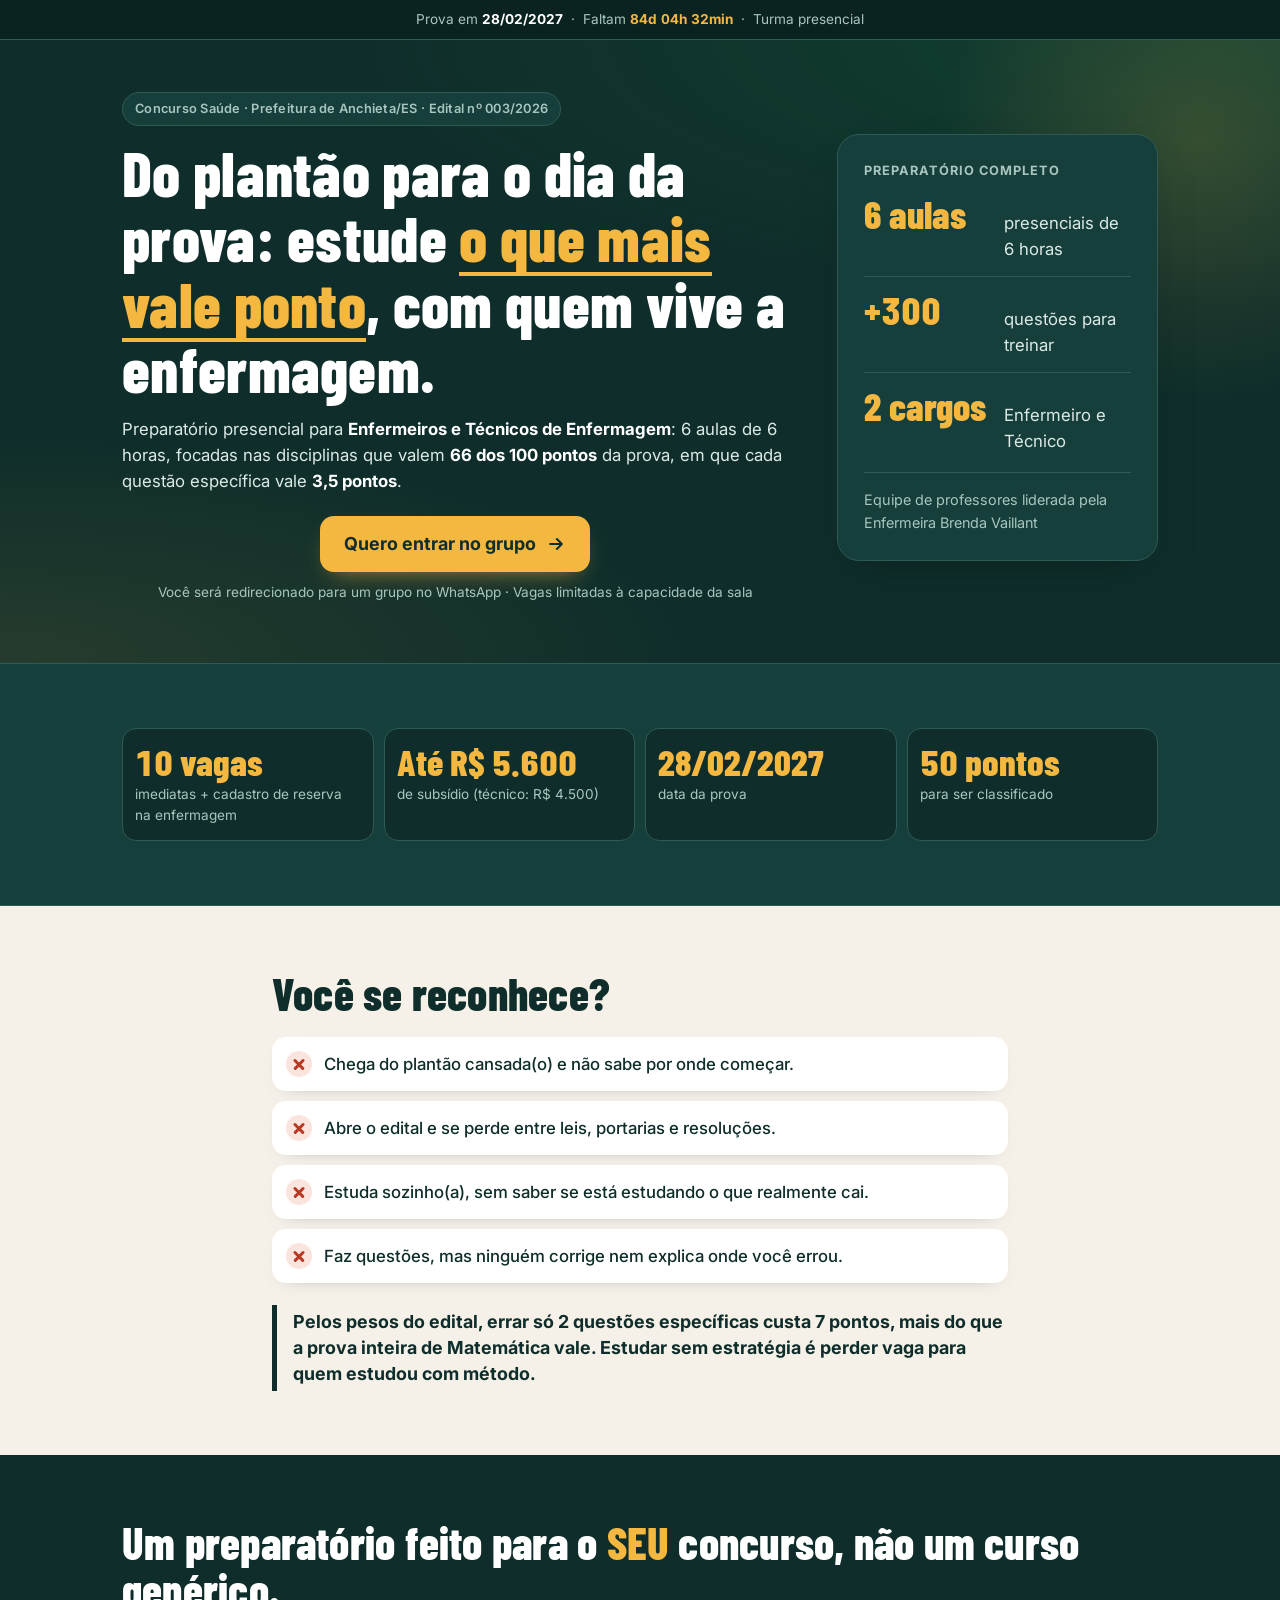
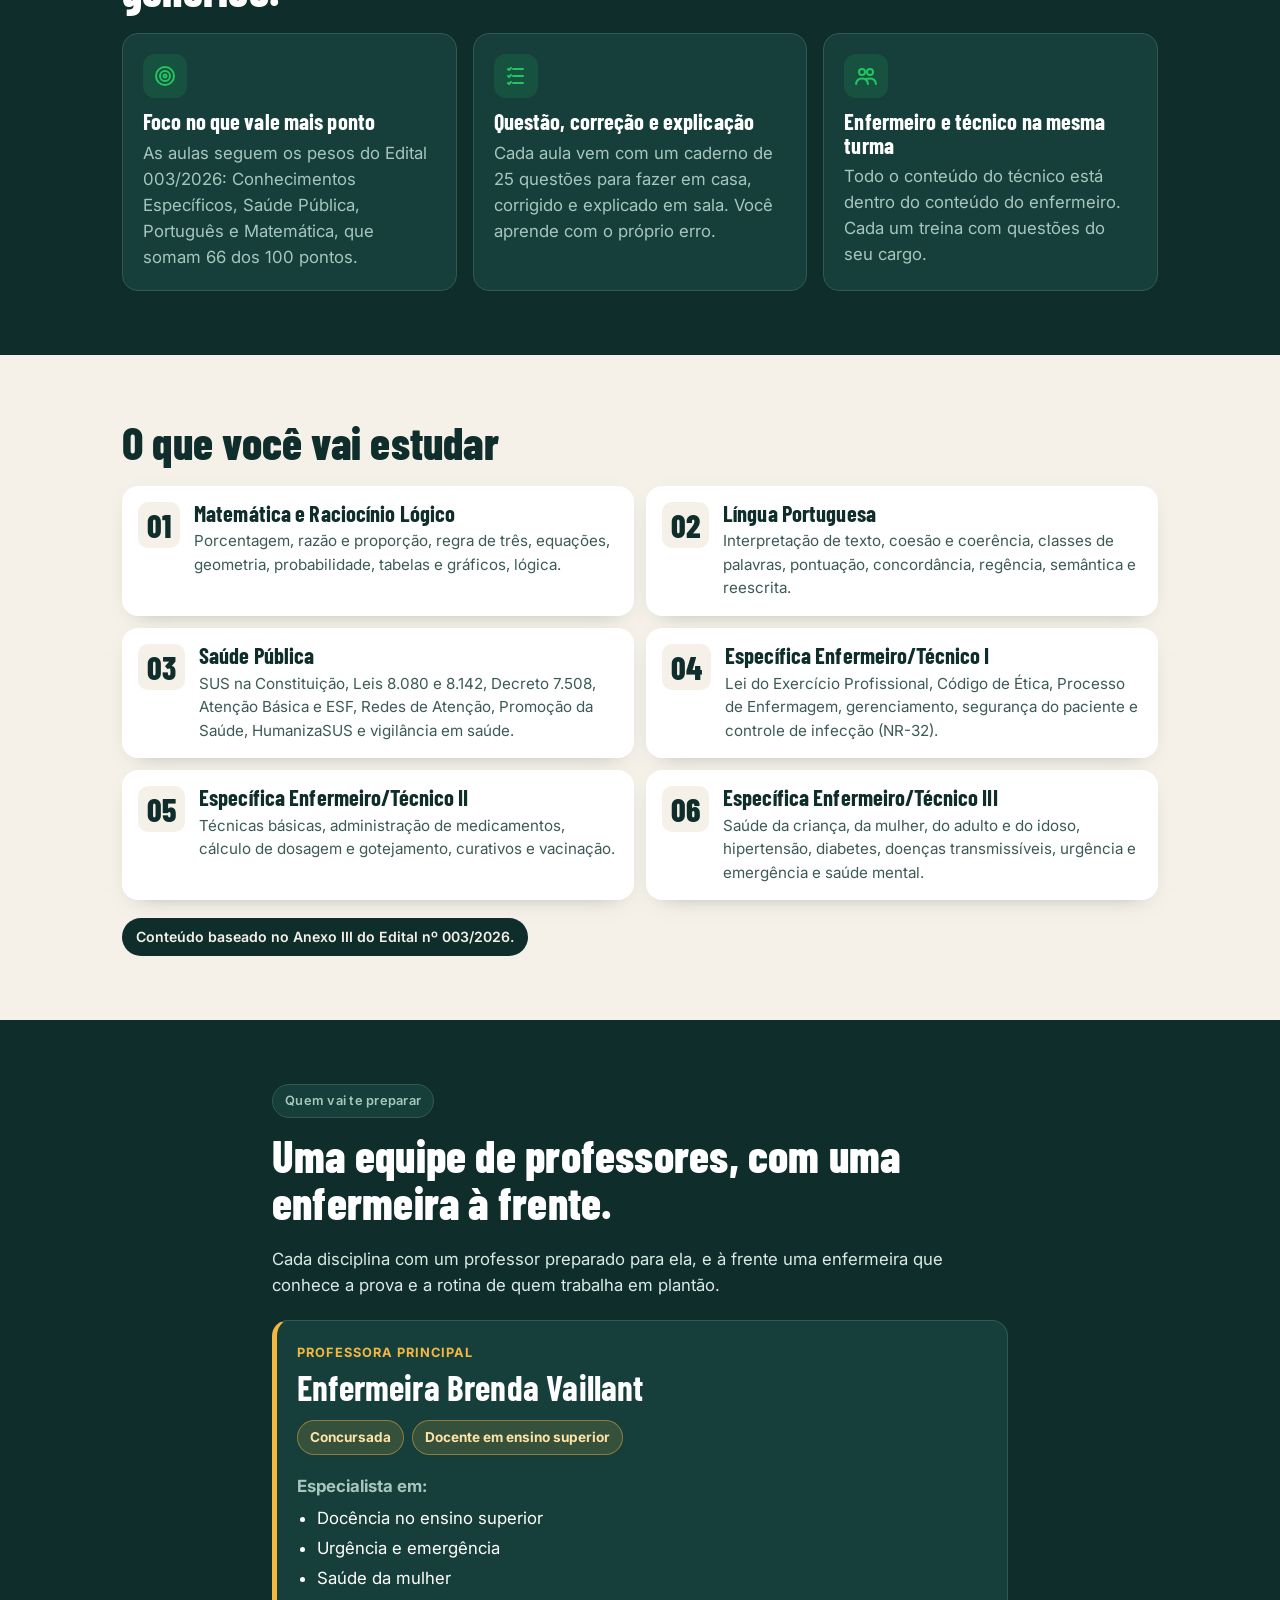
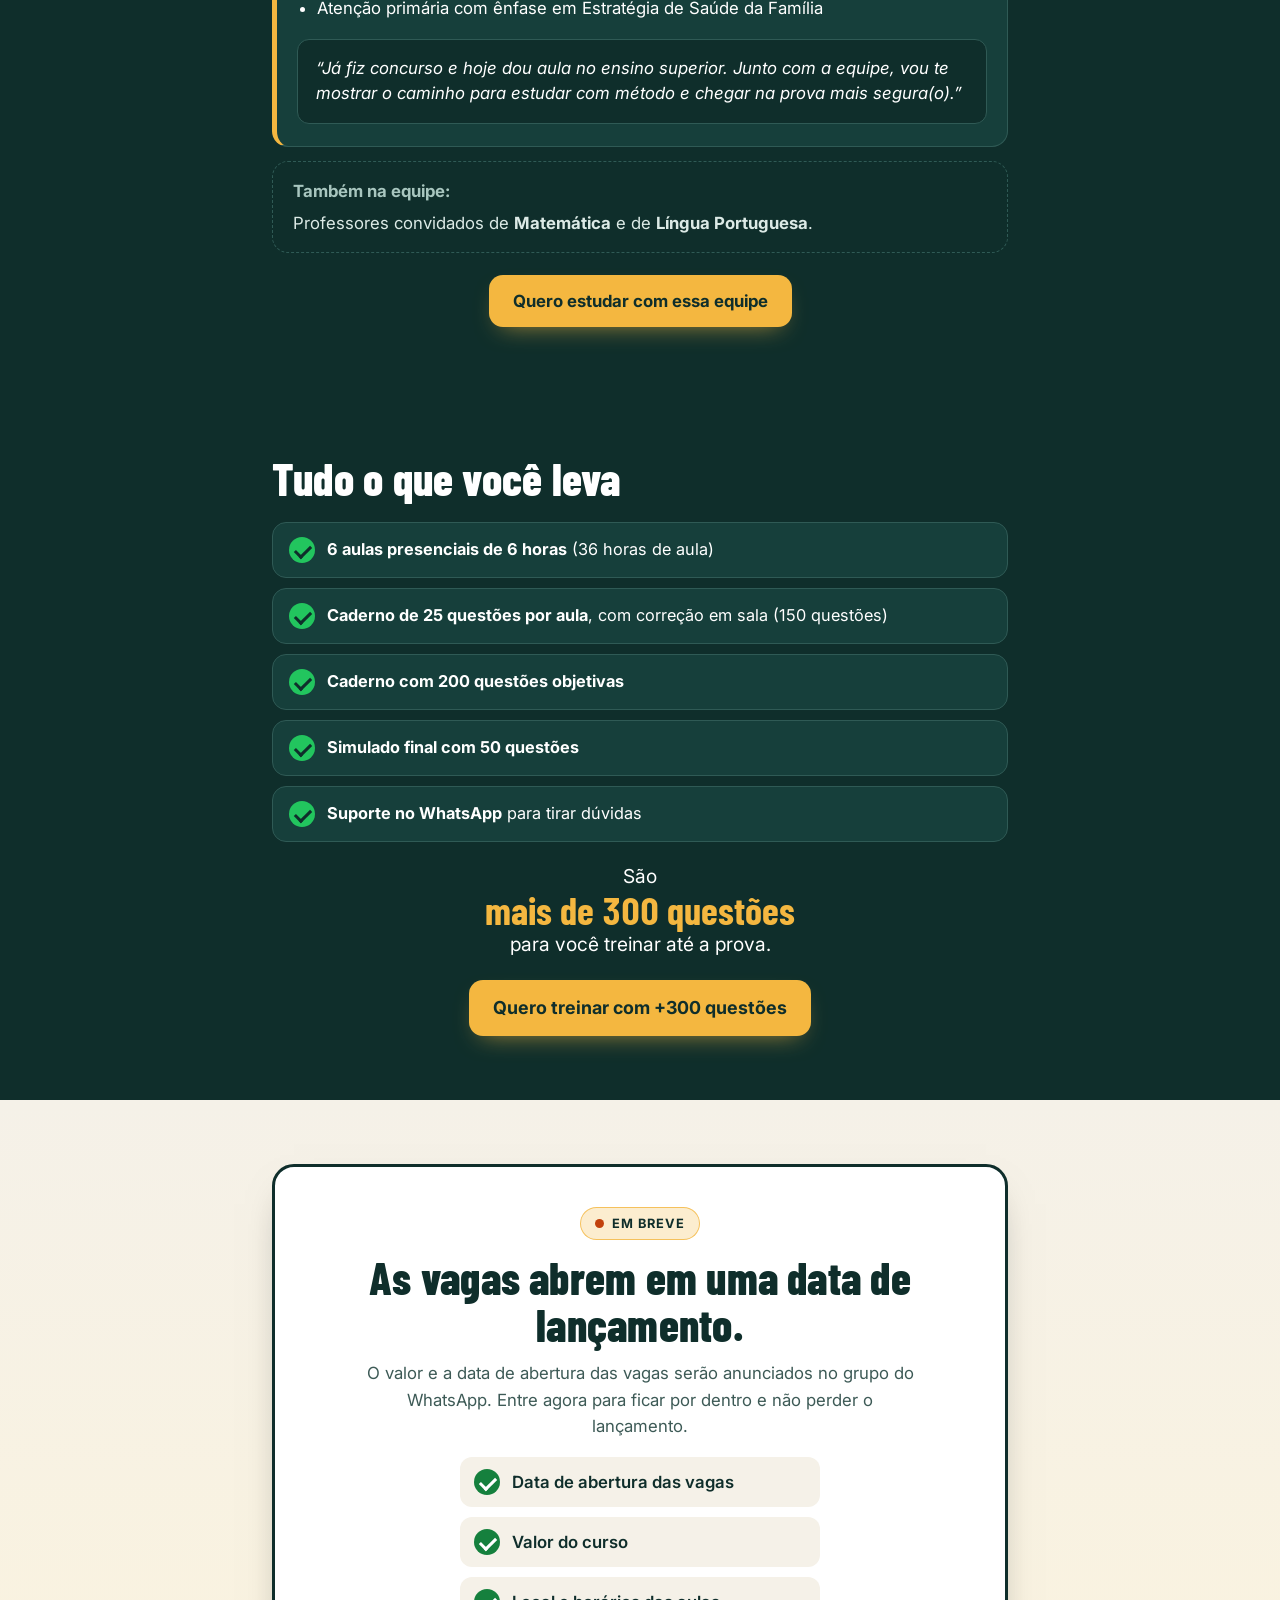
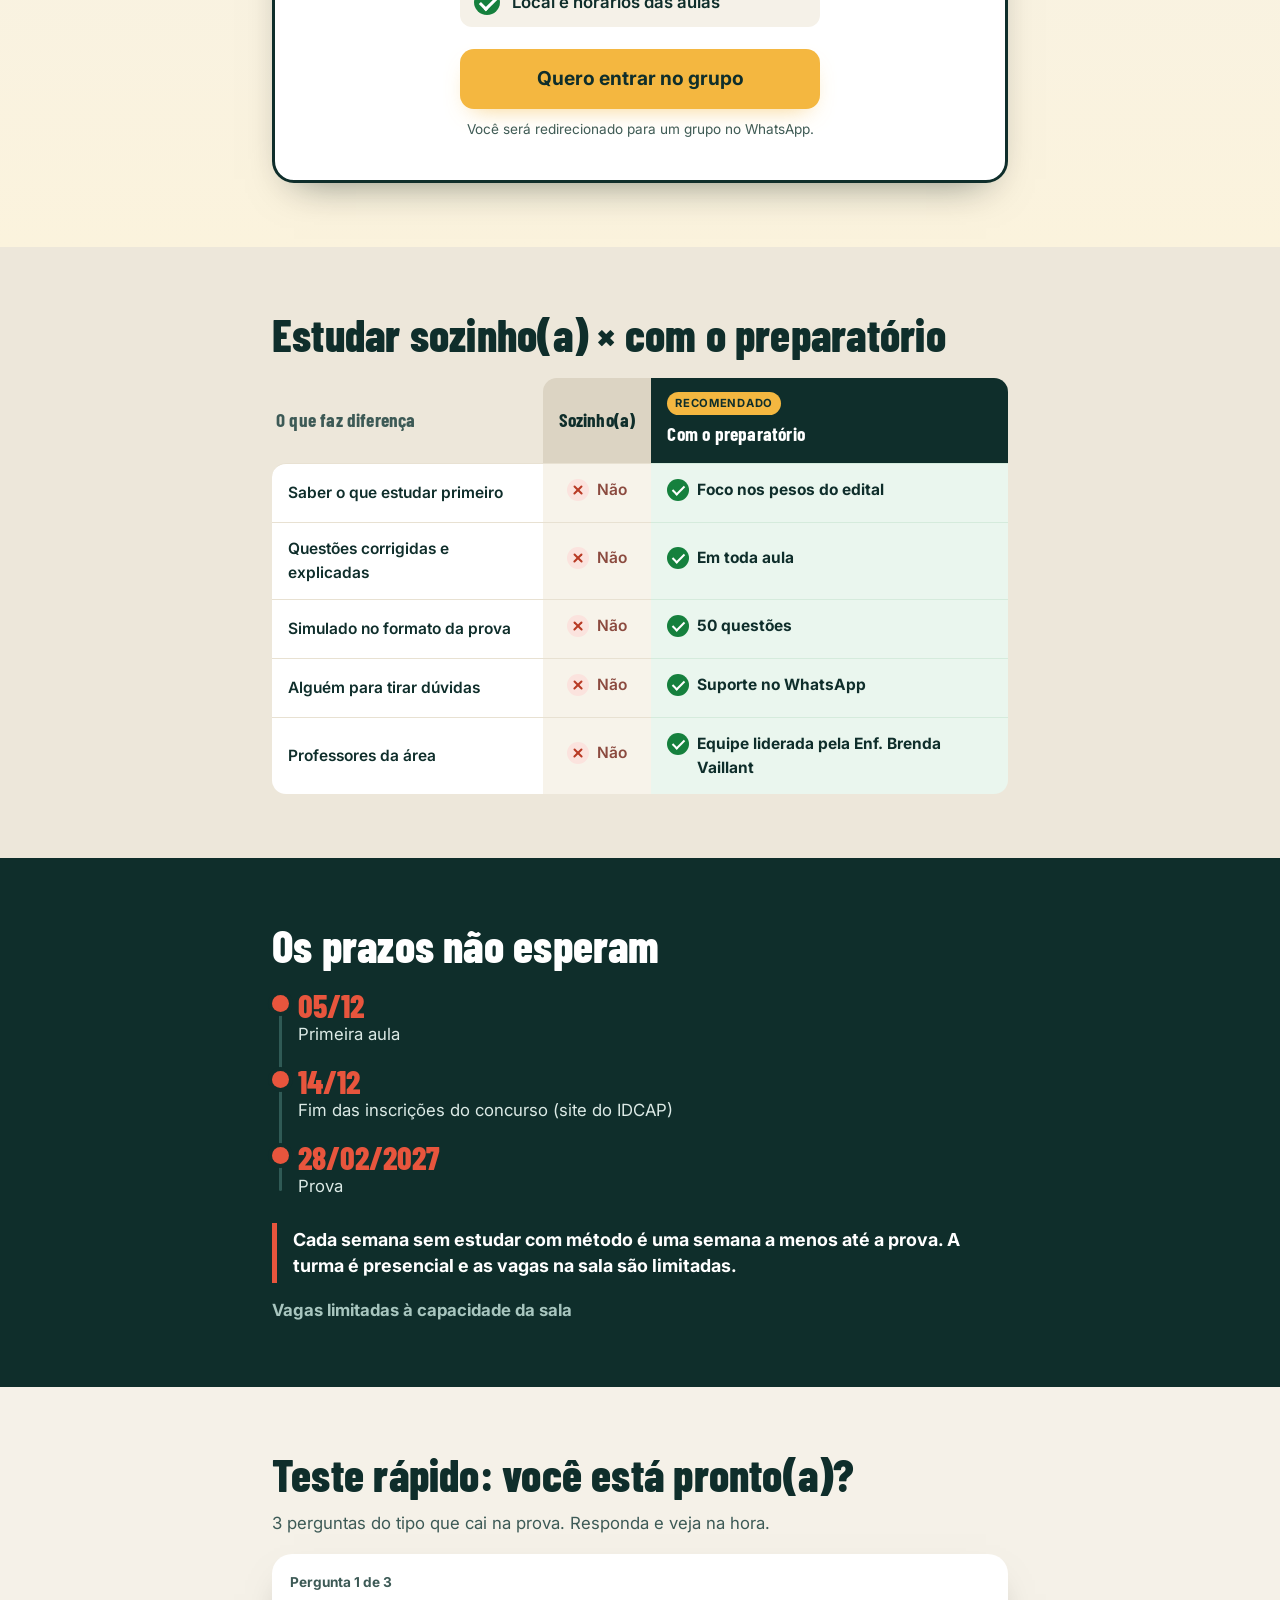
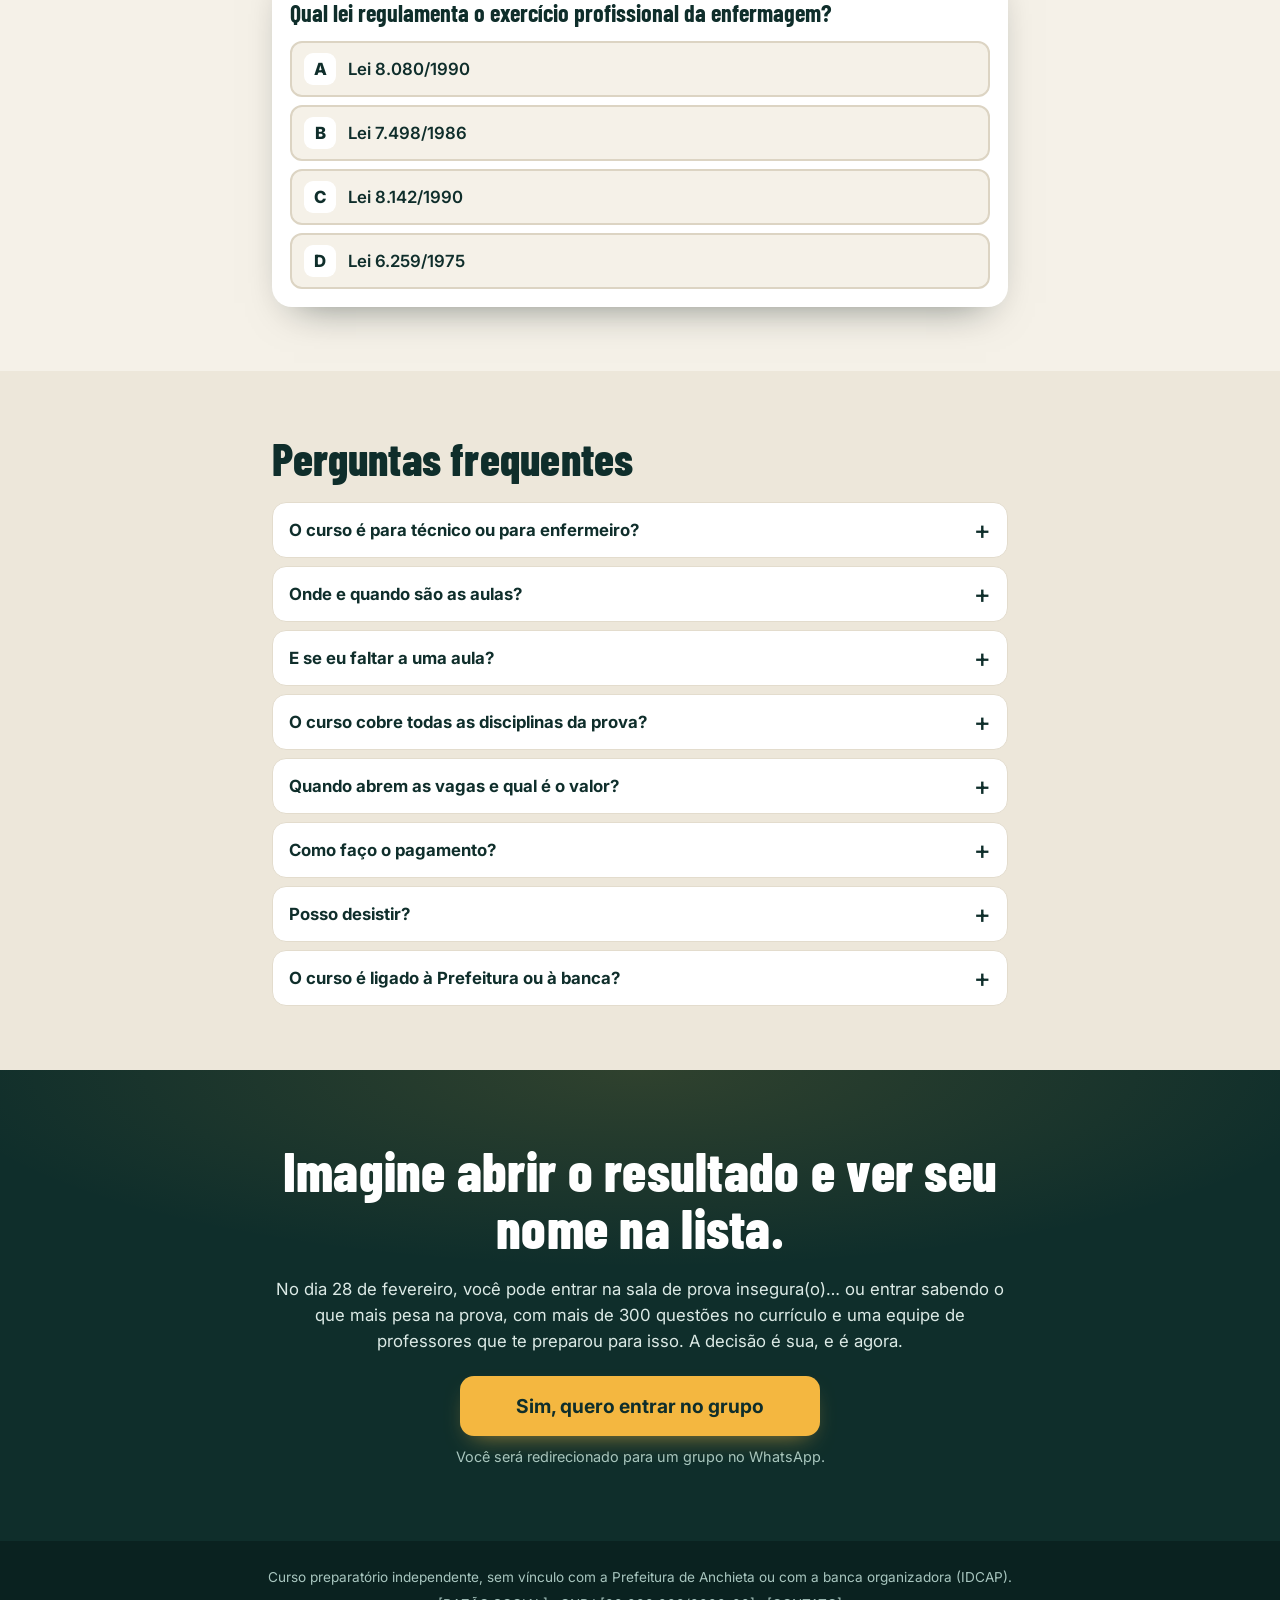
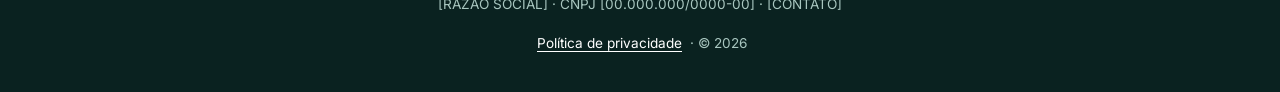
==== index.html @ b1a1fb8c "Barra do topo: "Turma presencial" Co-Authored-By: Claude Opus 5.5 <noreply@anthropic.com>" ====
<!DOCTYPE html>
<html lang="pt-BR">
<head>
<meta charset="UTF-8">
<meta name="viewport" content="width=device-width, initial-scale=1, viewport-fit=cover">
<title>Preparatório de Enfermagem · Concurso Saúde Anchieta/ES</title>
<meta name="description" content="Preparatório presencial para Enfermeiros e Técnicos de Enfermagem do concurso da Saúde de Anchieta/ES: 6 aulas de 6 horas, mais de 300 questões e suporte no WhatsApp.">
<meta name="theme-color" content="#0F2E2B">

<!-- Open Graph: aparência do link no WhatsApp e nas redes -->
<meta property="og:type" content="website">
<meta property="og:locale" content="pt_BR">
<meta property="og:title" content="Preparatório de Enfermagem · Concurso Saúde Anchieta/ES">
<meta property="og:description" content="6 aulas presenciais de 6 horas, mais de 300 questões e suporte no WhatsApp, com uma equipe liderada pela Enfermeira Brenda Vaillant.">
<meta property="og:image" content="assets/og.jpg">
<!-- Ao publicar, troque por endereços completos: [URL DO SITE]/assets/og.jpg e og:url = [URL DO SITE] -->

<!-- PIXEL META / GOOGLE TAG AQUI -->

<link rel="icon" href="data:image/svg+xml,%3Csvg xmlns='http://www.w3.org/2000/svg' viewBox='0 0 32 32'%3E%3Crect width='32' height='32' rx='8' fill='%230F2E2B'/%3E%3Cpath d='M13 7h6v6h6v6h-6v6h-6v-6H7v-6h6z' fill='%23F4B740'/%3E%3C/svg%3E">
<link rel="preconnect" href="https://fonts.googleapis.com">
<link rel="preconnect" href="https://fonts.gstatic.com" crossorigin>
<link href="https://fonts.googleapis.com/css2?family=Barlow+Condensed:wght@700;800&family=Inter:wght@400;500;600;700&display=swap" rel="stylesheet">
<link rel="stylesheet" href="styles.css">
</head>
<body>
<a class="pular" href="#conteudo">Pular para o conteúdo</a>
<div class="progresso-leitura" id="progresso" aria-hidden="true"></div>

<!-- 0. Barra fixa no topo -->
<div class="barra-topo" role="note">
  <span>Prova em <strong>28/02/2027</strong></span>
  <span class="ponto" aria-hidden="true">·</span>
  <span>Faltam <strong id="contador" aria-live="off">--</strong></span>
  <span class="ponto so-desktop" aria-hidden="true">·</span>
  <span class="so-desktop">Turma presencial</span>
</div>

<main id="conteudo">

  <!-- 1. Hero -->
  <section class="secao escura hero" id="topo">
    <div class="caixa hero-grade">
      <div class="hero-texto">
        <p class="selo">Concurso Saúde · Prefeitura de Anchieta/ES · Edital nº 003/2026</p>
        <h1>Do plantão para o dia da prova: estude <span class="destaque">o que mais vale ponto</span>, com quem vive a enfermagem.</h1>
        <p class="sub">Preparatório presencial para <strong>Enfermeiros e Técnicos de Enfermagem</strong>: 6 aulas de 6 horas, focadas nas disciplinas que valem <strong>66 dos 100 pontos</strong> da prova, em que cada questão específica vale <strong>3,5 pontos</strong>.</p>
        <a class="botao botao-grande botao-brilho" data-cta="hero" href="https://chat.whatsapp.com/J3gs56NgzSqK2GQkw09Z9s?s=cl&amp;p=i&amp;mlu=4&amp;ilr=4&amp;iam=2" target="_blank" rel="noopener">
          Quero entrar no grupo
          <svg viewBox="0 0 24 24" aria-hidden="true"><path d="M5 12h14M13 6l6 6-6 6"/></svg>
        </a>
        <p class="micro">Você será redirecionado para um grupo no WhatsApp · <span data-texto="vagasCurto">Vagas limitadas à capacidade da sala</span></p>
      </div>
      <aside class="hero-resumo" aria-label="Resumo do preparatório">
        <p class="hero-resumo-titulo">Preparatório Completo</p>
        <ul>
          <li><strong>6 aulas</strong><span>presenciais de 6 horas</span></li>
          <li><strong>+<span data-contar="300">300</span></strong><span>questões para treinar</span></li>
          <li><strong>2 cargos</strong><span>Enfermeiro e Técnico</span></li>
        </ul>
        <p class="hero-resumo-equipe">Equipe de professores liderada pela Enfermeira Brenda Vaillant</p>
      </aside>
    </div>
  </section>

  <!-- 2. Números do concurso -->
  <section class="secao numeros" aria-label="Números do concurso">
    <div class="caixa numeros-grade">
      <div class="numero revelar"><strong><span data-contar="10">10</span> vagas</strong><span>imediatas + cadastro de reserva na enfermagem</span></div>
      <div class="numero revelar"><strong>Até R$ <span data-contar="5600">5.600</span></strong><span>de subsídio (técnico: R$ 4.500)</span></div>
      <div class="numero revelar"><strong>28/02/2027</strong><span>data da prova</span></div>
      <div class="numero revelar"><strong><span data-contar="50">50</span> pontos</strong><span>para ser classificado</span></div>
    </div>
  </section>

  <!-- 3. Dor -->
  <section class="secao clara" aria-labelledby="t-dor">
    <div class="caixa estreita">
      <h2 id="t-dor" class="revelar">Você se reconhece?</h2>
      <ul class="lista-dor">
        <li class="revelar"><span class="icone-x" aria-hidden="true"></span>Chega do plantão cansada(o) e não sabe por onde começar.</li>
        <li class="revelar"><span class="icone-x" aria-hidden="true"></span>Abre o edital e se perde entre leis, portarias e resoluções.</li>
        <li class="revelar"><span class="icone-x" aria-hidden="true"></span>Estuda sozinho(a), sem saber se está estudando o que realmente cai.</li>
        <li class="revelar"><span class="icone-x" aria-hidden="true"></span>Faz questões, mas ninguém corrige nem explica onde você errou.</li>
      </ul>
      <p class="agitacao revelar">Pelos pesos do edital, errar só 2 questões específicas custa 7 pontos, mais do que a prova inteira de Matemática vale. Estudar sem estratégia é perder vaga para quem estudou com método.</p>
    </div>
  </section>

  <!-- 4. Solução -->
  <section class="secao escura" aria-labelledby="t-solucao">
    <div class="caixa">
      <h2 id="t-solucao" class="revelar">Um preparatório feito para o <span class="destaque">SEU</span> concurso, não um curso genérico.</h2>
      <div class="cards-3">
        <article class="card revelar">
          <span class="card-icone" aria-hidden="true"><svg viewBox="0 0 24 24"><circle cx="12" cy="12" r="9"/><circle cx="12" cy="12" r="5"/><circle cx="12" cy="12" r="1.5"/></svg></span>
          <h3>Foco no que vale mais ponto</h3>
          <p>As aulas seguem os pesos do Edital 003/2026: Conhecimentos Específicos, Saúde Pública, Português e Matemática, que somam 66 dos 100 pontos.</p>
        </article>
        <article class="card revelar">
          <span class="card-icone" aria-hidden="true"><svg viewBox="0 0 24 24"><path d="M9 5h10M9 12h10M9 19h10M4 5l1 1 2-2M4 12l1 1 2-2M4 19l1 1 2-2"/></svg></span>
          <h3>Questão, correção e explicação</h3>
          <p>Cada aula vem com um caderno de 25 questões para fazer em casa, corrigido e explicado em sala. Você aprende com o próprio erro.</p>
        </article>
        <article class="card revelar">
          <span class="card-icone" aria-hidden="true"><svg viewBox="0 0 24 24"><circle cx="8" cy="8" r="3"/><circle cx="16" cy="8" r="3"/><path d="M2 20c.5-3.5 3-5.5 6-5.5s5.5 2 6 5.5M12 15c1-.3 2.5-.5 4-.5 3 0 5.5 2 6 5.5"/></svg></span>
          <h3>Enfermeiro e técnico na mesma turma</h3>
          <p>Todo o conteúdo do técnico está dentro do conteúdo do enfermeiro. Cada um treina com questões do seu cargo.</p>
        </article>
      </div>
    </div>
  </section>

  <!-- 5. Conteúdo -->
  <section class="secao clara" aria-labelledby="t-conteudo">
    <div class="caixa">
      <h2 id="t-conteudo" class="revelar">O que você vai estudar</h2>
      <ol class="aulas">
        <li class="aula revelar"><span class="aula-num">01</span><div><h3>Matemática e Raciocínio Lógico</h3><p>Porcentagem, razão e proporção, regra de três, equações, geometria, probabilidade, tabelas e gráficos, lógica.</p></div></li>
        <li class="aula revelar"><span class="aula-num">02</span><div><h3>Língua Portuguesa</h3><p>Interpretação de texto, coesão e coerência, classes de palavras, pontuação, concordância, regência, semântica e reescrita.</p></div></li>
        <li class="aula revelar"><span class="aula-num">03</span><div><h3>Saúde Pública</h3><p>SUS na Constituição, Leis 8.080 e 8.142, Decreto 7.508, Atenção Básica e ESF, Redes de Atenção, Promoção da Saúde, HumanizaSUS e vigilância em saúde.</p></div></li>
        <li class="aula revelar"><span class="aula-num">04</span><div><h3>Específica Enfermeiro/Técnico I</h3><p>Lei do Exercício Profissional, Código de Ética, Processo de Enfermagem, gerenciamento, segurança do paciente e controle de infecção (NR-32).</p></div></li>
        <li class="aula revelar"><span class="aula-num">05</span><div><h3>Específica Enfermeiro/Técnico II</h3><p>Técnicas básicas, administração de medicamentos, cálculo de dosagem e gotejamento, curativos e vacinação.</p></div></li>
        <li class="aula revelar"><span class="aula-num">06</span><div><h3>Específica Enfermeiro/Técnico III</h3><p>Saúde da criança, da mulher, do adulto e do idoso, hipertensão, diabetes, doenças transmissíveis, urgência e emergência e saúde mental.</p></div></li>
      </ol>
      <p class="selo-claro revelar">Conteúdo baseado no Anexo III do Edital nº 003/2026.</p>
    </div>
  </section>

  <!-- 6. Autoridade -->
  <section class="secao escura" aria-labelledby="t-equipe">
    <div class="caixa estreita">
      <p class="selo revelar">Quem vai te preparar</p>
      <h2 id="t-equipe" class="revelar">Uma equipe de professores, com uma enfermeira à frente.</h2>
      <p class="equipe-intro revelar">Cada disciplina com um professor preparado para ela, e à frente uma enfermeira que conhece a prova e a rotina de quem trabalha em plantão.</p>

      <article class="professora revelar">
        <p class="professora-papel">Professora principal</p>
        <h3>Enfermeira Brenda Vaillant</h3>
        <ul class="selos"><li>Concursada</li><li>Docente em ensino superior</li></ul>
        <p class="rotulo">Especialista em:</p>
        <ul class="especialidades">
          <li>Docência no ensino superior</li>
          <li>Urgência e emergência</li>
          <li>Saúde da mulher</li>
          <li>Atenção primária com ênfase em Estratégia de Saúde da Família</li>
        </ul>
        <!-- [A BRENDA DEVE APROVAR OU REESCREVER ESTA FRASE] -->
        <blockquote class="citacao">“Já fiz concurso e hoje dou aula no ensino superior. Junto com a equipe, vou te mostrar o caminho para estudar com método e chegar na prova mais segura(o).”</blockquote>
      </article>

      <div class="equipe-demais revelar">
        <p class="rotulo">Também na equipe:</p>
        <p>Professores convidados de <strong>Matemática</strong> e de <strong>Língua Portuguesa</strong>.</p>
      </div>

      <a class="botao revelar centro-celular" data-cta="professores" href="https://chat.whatsapp.com/J3gs56NgzSqK2GQkw09Z9s?s=cl&amp;p=i&amp;mlu=4&amp;ilr=4&amp;iam=2" target="_blank" rel="noopener">Quero estudar com essa equipe</a>
    </div>
  </section>

  <!-- 7. Prova social: escondida até haver depoimentos REAIS e autorizados. Para mostrar, tire a classe "hidden". -->
  <section class="secao clara hidden" id="depoimentos" aria-labelledby="t-depo">
    <div class="caixa">
      <h2 id="t-depo">Quem já estudou com a gente</h2>
      <div class="depoimentos">
        <figure class="depo"><blockquote>[DEPOIMENTO REAL 1]</blockquote><figcaption>[NOME] · [CARGO]</figcaption></figure>
        <figure class="depo"><blockquote>[DEPOIMENTO REAL 2]</blockquote><figcaption>[NOME] · [CARGO]</figcaption></figure>
        <figure class="depo"><blockquote>[DEPOIMENTO REAL 3]</blockquote><figcaption>[NOME] · [CARGO]</figcaption></figure>
      </div>
    </div>
  </section>

  <!-- 8. Pilha de valor -->
  <section class="secao escura" aria-labelledby="t-leva">
    <div class="caixa estreita">
      <h2 id="t-leva" class="revelar">Tudo o que você leva</h2>
      <ul class="pilha">
        <li class="revelar"><span class="check" aria-hidden="true"></span><span><strong>6 aulas presenciais de 6 horas</strong> (36 horas de aula)</span></li>
        <li class="revelar"><span class="check" aria-hidden="true"></span><span><strong>Caderno de 25 questões por aula</strong>, com correção em sala (150 questões)</span></li>
        <li class="revelar"><span class="check" aria-hidden="true"></span><span><strong>Caderno com 200 questões objetivas</strong></span></li>
        <li class="revelar"><span class="check" aria-hidden="true"></span><span><strong>Simulado final com 50 questões</strong></span></li>
        <li class="revelar"><span class="check" aria-hidden="true"></span><span><strong>Suporte no WhatsApp</strong> para tirar dúvidas</span></li>
      </ul>
      <p class="total-questoes revelar">São <strong>mais de <span data-contar="300">300</span> questões</strong> para você treinar até a prova.</p>
      <a class="botao botao-grande" data-cta="pilha-de-valor" href="https://chat.whatsapp.com/J3gs56NgzSqK2GQkw09Z9s?s=cl&amp;p=i&amp;mlu=4&amp;ilr=4&amp;iam=2" target="_blank" rel="noopener">Quero treinar com +300 questões</a>
    </div>
  </section>

  <!-- 9. Lançamento: o valor só será divulgado na data de lançamento -->
  <section class="secao clara lancamento" id="lancamento" aria-labelledby="t-lancamento">
    <div class="caixa estreita">
      <div class="lancamento-card revelar">
        <p class="lancamento-selo"><span class="ponto-vivo" aria-hidden="true"></span>Em breve</p>
        <h2 id="t-lancamento">As vagas abrem em uma data de lançamento.</h2>
        <p class="lancamento-texto">O valor e a data de abertura das vagas serão anunciados no grupo do WhatsApp. Entre agora para ficar por dentro e não perder o lançamento.</p>
        <ul class="lancamento-lista">
          <li><span class="check" aria-hidden="true"></span>Data de abertura das vagas</li>
          <li><span class="check" aria-hidden="true"></span>Valor do curso</li>
          <li><span class="check" aria-hidden="true"></span>Local e horários das aulas</li>
        </ul>
        <a class="botao botao-gigante botao-brilho" data-cta="lancamento" href="https://chat.whatsapp.com/J3gs56NgzSqK2GQkw09Z9s?s=cl&amp;p=i&amp;mlu=4&amp;ilr=4&amp;iam=2" target="_blank" rel="noopener">Quero entrar no grupo</a>
        <p class="micro micro-escuro">Você será redirecionado para um grupo no WhatsApp.</p>
      </div>
    </div>
  </section>

  <!-- 10. Comparativo -->
  <section class="secao creme-2" aria-labelledby="t-compara">
    <div class="caixa estreita">
      <h2 id="t-compara" class="revelar">Estudar sozinho(a) × com o preparatório</h2>
      <table class="comparativo revelar">
        <thead>
          <tr>
            <th scope="col" class="col-item">O que faz diferença</th>
            <th scope="col" class="col-sozinho">Sozinho(a)</th>
            <th scope="col" class="col-prep"><span class="selo-recomendado">Recomendado</span>Com o preparatório</th>
          </tr>
        </thead>
        <tbody>
          <tr><th scope="row">Saber o que estudar primeiro</th><td class="col-sozinho" data-rotulo="Sozinho(a)"><span class="cel"><span class="marca nao" aria-hidden="true"></span><span>Não</span></span></td><td class="col-prep" data-rotulo="Com o preparatório"><span class="cel"><span class="marca sim" aria-hidden="true"></span><span>Foco nos pesos do edital</span></span></td></tr>
          <tr><th scope="row">Questões corrigidas e explicadas</th><td class="col-sozinho" data-rotulo="Sozinho(a)"><span class="cel"><span class="marca nao" aria-hidden="true"></span><span>Não</span></span></td><td class="col-prep" data-rotulo="Com o preparatório"><span class="cel"><span class="marca sim" aria-hidden="true"></span><span>Em toda aula</span></span></td></tr>
          <tr><th scope="row">Simulado no formato da prova</th><td class="col-sozinho" data-rotulo="Sozinho(a)"><span class="cel"><span class="marca nao" aria-hidden="true"></span><span>Não</span></span></td><td class="col-prep" data-rotulo="Com o preparatório"><span class="cel"><span class="marca sim" aria-hidden="true"></span><span>50 questões</span></span></td></tr>
          <tr><th scope="row">Alguém para tirar dúvidas</th><td class="col-sozinho" data-rotulo="Sozinho(a)"><span class="cel"><span class="marca nao" aria-hidden="true"></span><span>Não</span></span></td><td class="col-prep" data-rotulo="Com o preparatório"><span class="cel"><span class="marca sim" aria-hidden="true"></span><span>Suporte no WhatsApp</span></span></td></tr>
          <tr><th scope="row">Professores da área</th><td class="col-sozinho" data-rotulo="Sozinho(a)"><span class="cel"><span class="marca nao" aria-hidden="true"></span><span>Não</span></span></td><td class="col-prep" data-rotulo="Com o preparatório"><span class="cel"><span class="marca sim" aria-hidden="true"></span><span>Equipe liderada pela Enf. Brenda Vaillant</span></span></td></tr>
        </tbody>
      </table>
    </div>
  </section>

  <!-- 11. Linha do tempo -->
  <section class="secao escura" aria-labelledby="t-prazos">
    <div class="caixa estreita">
      <h2 id="t-prazos" class="revelar">Os prazos não esperam</h2>
      <ol class="linha-tempo anima-linha">
        <li class="revelar"><strong class="data">05/12</strong><span>Primeira aula</span></li>
        <li class="revelar"><strong class="data">14/12</strong><span>Fim das inscrições do concurso (site do IDCAP)</span></li>
        <li class="revelar"><strong class="data">28/02/2027</strong><span>Prova</span></li>
      </ol>
      <p class="agitacao agitacao-escura revelar">Cada semana sem estudar com método é uma semana a menos até a prova. A turma é presencial e as vagas na sala são limitadas.</p>
      <p class="vagas revelar" data-texto="vagasLongo">Vagas limitadas à capacidade da sala</p>
    </div>
  </section>

  <!-- 12. Quiz -->
  <section class="secao clara" id="quiz" aria-labelledby="t-quiz">
    <div class="caixa estreita">
      <h2 id="t-quiz" class="revelar">Teste rápido: você está pronto(a)?</h2>
      <p class="intro-quiz revelar">3 perguntas do tipo que cai na prova. Responda e veja na hora.</p>
      <div class="quiz revelar" id="quizCaixa">
        <noscript><p>Ative o JavaScript para fazer o teste.</p></noscript>
      </div>
    </div>
  </section>

  <!-- 13. FAQ -->
  <section class="secao creme-2" aria-labelledby="t-faq">
    <div class="caixa estreita">
      <h2 id="t-faq" class="revelar">Perguntas frequentes</h2>
      <div class="faq">
        <details class="revelar"><summary>O curso é para técnico ou para enfermeiro?</summary><p>Para os dois. As aulas comuns são iguais e, nas específicas, cada cargo treina com questões do seu conteúdo.</p></details>
        <details class="revelar"><summary>Onde e quando são as aulas?</summary><p><span data-texto="local">O local ainda será definido</span>. Datas: <span data-texto="datas">05/12, 12/12, 19/12, 26/12, 09/01 e 16/01</span>, e <span data-texto="horarios">os horários serão combinados no grupo da turma</span>.</p></details>
        <details class="revelar"><summary>E se eu faltar a uma aula?</summary><p>A aula perdida não é reposta presencialmente.</p></details>
        <details class="revelar"><summary>O curso cobre todas as disciplinas da prova?</summary><p>As 6 aulas cobrem Matemática, Português, Saúde Pública e Conhecimentos Específicos, que somam 66 dos 100 pontos. Noções de Administração Pública, Conhecimentos Locais e Conhecimentos Gerais não fazem parte das aulas e devem ser estudados à parte.</p></details>
        <details class="revelar"><summary>Quando abrem as vagas e qual é o valor?</summary><p>O valor e a data de abertura das vagas serão anunciados no grupo do WhatsApp, no lançamento do curso.</p></details>
        <details class="revelar"><summary>Como faço o pagamento?</summary><p data-texto="formasPagamento">Dinheiro, Pix ou cartão de crédito em até 10x (com juros).</p></details>
        <details class="revelar"><summary>Posso desistir?</summary><p>Sim. Se você cancelar em até 7 dias após a compra, recebe o seu dinheiro de volta.</p></details>
        <details class="revelar"><summary>O curso é ligado à Prefeitura ou à banca?</summary><p>Não. É um curso preparatório independente.</p></details>
      </div>
    </div>
  </section>

  <!-- 14. Chamada final -->
  <section class="secao escura final" id="final" aria-labelledby="t-final">
    <div class="caixa estreita centro">
      <h2 id="t-final" class="revelar">Imagine abrir o resultado e ver seu nome na lista.</h2>
      <p class="revelar">No dia 28 de fevereiro, você pode entrar na sala de prova insegura(o)… ou entrar sabendo o que mais pesa na prova, com mais de 300 questões no currículo e uma equipe de professores que te preparou para isso. A decisão é sua, e é agora.</p>
      <a class="botao botao-gigante botao-brilho revelar" data-cta="chamada-final" href="https://chat.whatsapp.com/J3gs56NgzSqK2GQkw09Z9s?s=cl&amp;p=i&amp;mlu=4&amp;ilr=4&amp;iam=2" target="_blank" rel="noopener">Sim, quero entrar no grupo</a>
      <p class="micro">Você será redirecionado para um grupo no WhatsApp.</p>
    </div>
  </section>
</main>

<!-- 15. Rodapé -->
<footer class="rodape">
  <div class="caixa">
    <p>Curso preparatório independente, sem vínculo com a Prefeitura de Anchieta ou com a banca organizadora (IDCAP).</p>
    <p>[RAZÃO SOCIAL] · CNPJ [00.000.000/0000-00] · [CONTATO]</p>
    <p><a href="politica-de-privacidade.html">Política de privacidade</a> · © <span id="ano">2026</span></p>
  </div>
</footer>

<!-- Barra fixa no celular -->
<div class="barra-celular" id="barraCelular" aria-hidden="true">
  <span class="barra-texto">Lançamento<br>em breve</span>
  <a class="botao" data-cta="barra-celular" href="https://chat.whatsapp.com/J3gs56NgzSqK2GQkw09Z9s?s=cl&amp;p=i&amp;mlu=4&amp;ilr=4&amp;iam=2" target="_blank" rel="noopener" tabindex="-1">Entrar no grupo</a>
</div>

<script src="script.js"></script>
</body>
</html>
---- styles.css ----
/* Preparatório de Enfermagem · página de vendas. Mobile-first.
   Âmbar só nos botões de compra e números de destaque; coral só nos prazos. */
:root {
  --escuro: #0F2E2B;
  --card: #163F3B;
  --borda: #2F5A55;
  --creme: #F5F1E8;
  --creme-2: #EDE7DA;
  --ambar: #F4B740;
  --ambar-hover: #FFC94D;
  --verde: #22C55E;
  --verde-claro: #15803D;   /* verde dos checks em fundo claro (contraste) */
  --coral: #E8553D;
  --texto-2: #A8C6BF;
  --texto-claro-2: #3D5A56; /* texto secundário em fundo creme */
  --raio: 16px;
  --sombra: 0 18px 40px -22px rgba(4, 20, 18, .55);
  --barra-topo: 40px;
  --lado: 16px;             /* margem lateral */
}

* { box-sizing: border-box; }
html { scroll-behavior: smooth; -webkit-text-size-adjust: 100%; }
body {
  margin: 0;
  font-family: 'Inter', system-ui, -apple-system, 'Segoe UI', Roboto, sans-serif;
  font-size: 1rem;
  line-height: 1.55;
  color: #fff;
  background: var(--escuro);
  padding-top: var(--barra-topo);
  overflow-wrap: break-word;
}
h1, h2, h3 { font-family: 'Barlow Condensed', 'Inter', sans-serif; font-weight: 800; line-height: 1.05; letter-spacing: .005em; margin: 0; }
h2 { font-size: clamp(1.9rem, 7vw, 2.8rem); margin-bottom: 20px; }
h3 { font-size: 1.4rem; font-weight: 700; }
p { margin: 0; }
img { max-width: 100%; display: block; }
a { color: inherit; }
:focus-visible { outline: 3px solid var(--ambar); outline-offset: 3px; border-radius: 6px; }
.clara :focus-visible, .creme-2 :focus-visible { outline-color: var(--escuro); }
.hidden { display: none !important; }
.sr { position: absolute; width: 1px; height: 1px; overflow: hidden; clip: rect(0 0 0 0); white-space: nowrap; }

.pular { position: absolute; left: 12px; top: -60px; z-index: 100; background: var(--ambar); color: var(--escuro); padding: 12px 16px; border-radius: 10px; font-weight: 700; }
.pular:focus { top: calc(var(--barra-topo) + 8px); }

.caixa { width: 100%; max-width: 1100px; margin: 0 auto; padding: 0 var(--lado); }
.estreita { max-width: 800px; }
.centro { text-align: center; }
.secao { padding: 44px 0; }
.escura { background: var(--escuro); color: #fff; }
.clara { background: var(--creme); color: var(--escuro); }
.creme-2 { background: var(--creme-2); color: var(--escuro); }
.destaque { color: var(--ambar); }
.selo { display: inline-block; font-size: .8rem; font-weight: 600; letter-spacing: .02em; color: var(--texto-2); border: 1px solid var(--borda); background: var(--card); padding: 6px 12px; border-radius: 99px; margin-bottom: 14px; }

/* ===== Barra do topo ===== */
.barra-topo {
  position: fixed; inset: 0 0 auto 0; z-index: 50; min-height: var(--barra-topo);
  display: flex; align-items: center; justify-content: center; flex-wrap: wrap; gap: 0 8px; padding: 6px 12px;
  background: #0A2220; border-bottom: 1px solid var(--borda); color: var(--texto-2); font-size: .85rem; text-align: center;
}
.barra-topo strong { color: #fff; font-weight: 700; }
#contador { color: var(--ambar); font-variant-numeric: tabular-nums; }
.so-desktop { display: none; }

/* ===== Botões de compra ===== */
.botao {
  display: inline-flex; align-items: center; justify-content: center; gap: 10px;
  min-height: 52px; padding: 14px 24px; border-radius: 14px;
  background: var(--ambar); color: var(--escuro); text-decoration: none;
  font-weight: 700; font-size: 1.05rem; line-height: 1.2; text-align: center;
  box-shadow: 0 10px 24px -12px rgba(244, 183, 64, .7);
  transition: background .2s ease, transform .2s ease, box-shadow .2s ease;
}
.botao:hover { background: var(--ambar-hover); transform: translateY(-2px); box-shadow: 0 16px 30px -14px rgba(244, 183, 64, .85); }
.botao:active { transform: translateY(0); }
.botao svg { width: 20px; height: 20px; fill: none; stroke: currentColor; stroke-width: 2.4; stroke-linecap: round; stroke-linejoin: round; }
.botao-grande { width: 100%; font-size: 1.12rem; min-height: 56px; }
.botao-gigante { width: 100%; font-size: 1.2rem; min-height: 60px; padding: 16px 24px; }
.sem-quebra { white-space: nowrap; }
.micro { margin-top: 10px; font-size: .85rem; color: var(--texto-2); }
.micro-escuro { color: var(--texto-claro-2); }

/* ===== Hero ===== */
.hero { padding: 28px 0 40px; background:
  radial-gradient(120% 70% at 100% 0%, rgba(34, 197, 94, .12), transparent 60%),
  radial-gradient(90% 60% at 0% 100%, rgba(244, 183, 64, .10), transparent 60%), var(--escuro); }
.hero-grade { display: grid; gap: 28px; }
.hero h1 { font-size: clamp(2.2rem, 10vw, 3.9rem); margin-bottom: 14px; }
.sub { color: #DCEAE6; font-size: 1.05rem; margin-bottom: 22px; }
.sub strong { color: #fff; }

/* Resumo ao lado do título (só em telas largas; no celular, os números logo abaixo cumprem o papel) */
.hero-resumo { display: none; background: var(--card); border: 1px solid var(--borda); border-radius: 22px; padding: 26px; box-shadow: var(--sombra); }
.hero-resumo-titulo { font-size: .8rem; font-weight: 700; letter-spacing: .08em; text-transform: uppercase; color: var(--texto-2); margin-bottom: 14px; }
.hero-resumo ul { list-style: none; margin: 0; padding: 0; display: grid; gap: 14px; }
.hero-resumo li { display: flex; align-items: baseline; gap: 12px; padding-bottom: 14px; border-bottom: 1px solid var(--borda); }
.hero-resumo li:last-child { border-bottom: 0; padding-bottom: 0; }
.hero-resumo strong { font-family: 'Barlow Condensed', sans-serif; font-weight: 800; font-size: 2.4rem; line-height: 1; color: var(--ambar); min-width: 128px; white-space: nowrap; }
.hero-resumo li > span { color: #DCEAE6; }
.hero-resumo-equipe { margin-top: 18px; padding-top: 16px; border-top: 1px solid var(--borda); font-size: .9rem; color: var(--texto-2); }

/* ===== Números ===== */
.numeros { background: var(--card); border-top: 1px solid var(--borda); border-bottom: 1px solid var(--borda); padding: 24px 0; }
.numeros-grade { display: grid; grid-template-columns: 1fr 1fr; gap: 10px; }
.numero { padding: 14px 12px; border-radius: 14px; background: var(--escuro); border: 1px solid var(--borda); }
.numero strong { display: block; font-family: 'Barlow Condensed', sans-serif; font-weight: 800; font-size: clamp(1.55rem, 7vw, 2.3rem); line-height: 1; color: var(--ambar); margin-bottom: 4px; }
.numero > span { font-size: .85rem; color: var(--texto-2); display: block; }

/* ===== Dor ===== */
.lista-dor { list-style: none; margin: 0 0 22px; padding: 0; display: grid; gap: 10px; }
.lista-dor li { display: flex; gap: 12px; align-items: flex-start; background: #fff; border-radius: 14px; padding: 14px; font-weight: 500; box-shadow: 0 6px 18px -14px rgba(15, 46, 43, .5); }
.icone-x { flex: 0 0 26px; height: 26px; border-radius: 50%; background: #FBE3DE; position: relative; }
.icone-x::before, .icone-x::after { content: ''; position: absolute; left: 6px; top: 12px; width: 14px; height: 2.5px; border-radius: 2px; background: #B83A24; transform: rotate(45deg); }
.icone-x::after { transform: rotate(-45deg); }
.agitacao { font-size: 1.12rem; font-weight: 700; line-height: 1.45; border-left: 5px solid var(--escuro); padding: 4px 0 4px 16px; }
.agitacao-escura { border-left-color: var(--coral); color: #fff; margin-top: 24px; }

/* ===== Cards ===== */
.cards-3 { display: grid; gap: 12px; }
.card { background: var(--card); border: 1px solid var(--borda); border-radius: var(--raio); padding: 20px; }
.card h3 { margin: 12px 0 6px; }
.card p { color: var(--texto-2); }
.card-icone { display: inline-grid; place-items: center; width: 44px; height: 44px; border-radius: 12px; background: rgba(34, 197, 94, .14); }
.card-icone svg { width: 24px; height: 24px; fill: none; stroke: var(--verde); stroke-width: 2; stroke-linecap: round; stroke-linejoin: round; }

/* ===== Aulas ===== */
.aulas { list-style: none; margin: 0; padding: 0; display: grid; gap: 10px; }
.aula { display: flex; gap: 14px; background: #fff; border-radius: var(--raio); padding: 16px; box-shadow: 0 8px 22px -16px rgba(15, 46, 43, .5); }
.aula-num { font-family: 'Barlow Condensed', sans-serif; font-weight: 800; font-size: 2rem; line-height: 1; color: var(--escuro); background: var(--creme); border-radius: 10px; padding: 7px 9px; height: fit-content; }
.aula h3 { margin-bottom: 4px; }
.aula p { color: var(--texto-claro-2); font-size: .95rem; }
.selo-claro { margin-top: 18px; display: inline-block; font-size: .88rem; font-weight: 600; background: var(--escuro); color: var(--creme); padding: 8px 14px; border-radius: 99px; }

/* ===== Equipe ===== */
.equipe-intro { color: #DCEAE6; font-size: 1.05rem; margin-bottom: 22px; }
.professora { background: var(--card); border: 1px solid var(--borda); border-left: 5px solid var(--ambar); border-radius: var(--raio); padding: 22px 20px; margin-bottom: 14px; }
.professora-papel { font-size: .8rem; font-weight: 700; letter-spacing: .08em; text-transform: uppercase; color: var(--ambar); margin-bottom: 6px; }
.professora h3 { font-size: clamp(1.7rem, 7vw, 2.2rem); }
.selos { list-style: none; padding: 0; margin: 14px 0 18px; display: flex; flex-wrap: wrap; gap: 8px; }
.selos li { background: rgba(244, 183, 64, .14); border: 1px solid rgba(244, 183, 64, .45); color: #FFE2A6; font-weight: 700; font-size: .85rem; padding: 6px 12px; border-radius: 99px; }
.rotulo { font-weight: 700; color: var(--texto-2); margin-bottom: 6px; }
.especialidades { margin: 0 0 18px; padding-left: 20px; display: grid; gap: 4px; }
.citacao { margin: 0; padding: 16px 18px; border-radius: 12px; background: var(--escuro); border: 1px solid var(--borda); font-size: 1.05rem; font-style: italic; line-height: 1.5; }
.equipe-demais { border: 1px dashed var(--borda); border-radius: var(--raio); padding: 16px 20px; margin-bottom: 22px; color: #DCEAE6; }
@media (max-width: 899px) { .centro-celular { display: flex; width: fit-content; margin-inline: auto; } }

/* ===== Depoimentos ===== */
.depoimentos { display: grid; gap: 12px; }
.depo { margin: 0; background: #fff; border-radius: var(--raio); padding: 20px; }
.depo blockquote { margin: 0 0 10px; }
.depo figcaption { font-weight: 700; color: var(--texto-claro-2); }

/* ===== Pilha de valor ===== */
.pilha { list-style: none; margin: 0 0 20px; padding: 0; display: grid; gap: 10px; }
.pilha li { display: flex; gap: 12px; align-items: flex-start; background: var(--card); border: 1px solid var(--borda); border-radius: 14px; padding: 14px 16px; font-size: 1.02rem; }
.check { flex: 0 0 26px; height: 26px; border-radius: 50%; background: var(--verde); position: relative; }
.check::after { content: ''; position: absolute; left: 9px; top: 5px; width: 7px; height: 13px; border: solid var(--escuro); border-width: 0 3px 3px 0; transform: rotate(45deg); }
.total-questoes { font-size: 1.2rem; text-align: center; margin-bottom: 20px; }
.total-questoes strong { font-family: 'Barlow Condensed', sans-serif; font-size: 2.4rem; color: var(--ambar); display: block; line-height: 1; }

/* ===== Lançamento (o valor ainda não foi divulgado) ===== */
.lancamento { background: linear-gradient(180deg, var(--creme) 0%, #FBF3DD 100%); }
.lancamento-card { background: #fff; border: 3px solid var(--escuro); border-radius: 22px; padding: 26px 20px; text-align: center; box-shadow: var(--sombra); }
.lancamento-selo { display: inline-flex; align-items: center; gap: 8px; font-size: .8rem; font-weight: 700; letter-spacing: .08em; text-transform: uppercase; color: var(--escuro); background: rgba(244, 183, 64, .25); border: 1px solid rgba(244, 183, 64, .8); padding: 6px 14px; border-radius: 99px; margin-bottom: 14px; }
.ponto-vivo { width: 9px; height: 9px; border-radius: 50%; background: #C2410C; animation: vivo 1.6s ease-in-out infinite; }
@keyframes vivo { 50% { opacity: .25; } }
.lancamento-card h2 { margin-bottom: 12px; }
.lancamento-texto { color: var(--texto-claro-2); font-size: 1.05rem; max-width: 560px; margin: 0 auto 18px; }
.lancamento-lista { list-style: none; margin: 0 auto 22px; padding: 0; display: grid; gap: 10px; max-width: 360px; text-align: left; }
.lancamento-lista li { display: flex; align-items: center; gap: 12px; font-weight: 600; background: var(--creme); border-radius: 12px; padding: 12px 14px; }
.lancamento-lista .check { background: var(--verde-claro); }
.lancamento-lista .check::after { border-color: #fff; }

/* ===== Comparativo ===== */
.comparativo { width: 100%; border-collapse: separate; border-spacing: 0; font-size: .97rem; }
.comparativo th, .comparativo td { padding: 14px 16px; text-align: left; vertical-align: middle; }
.comparativo thead th { font-family: 'Barlow Condensed', sans-serif; font-size: 1.2rem; font-weight: 700; letter-spacing: .01em; }
.comparativo thead .col-item { color: var(--texto-claro-2); padding-left: 4px; }
.comparativo thead .col-sozinho { background: #DCD4C3; color: var(--escuro); text-align: center; border-radius: 14px 0 0 0; }
.comparativo thead .col-prep { background: var(--escuro); color: #fff; border-radius: 0 14px 0 0; position: relative; }
.selo-recomendado { display: block; width: fit-content; margin-bottom: 4px; font-family: 'Inter', sans-serif; font-size: .7rem; font-weight: 700; letter-spacing: .06em; text-transform: uppercase; background: var(--ambar); color: var(--escuro); padding: 3px 8px; border-radius: 99px; }
.comparativo tbody th { background: #fff; font-weight: 600; color: var(--escuro); border-top: 1px solid #E8E1D2; }
.comparativo tbody tr:first-child th { border-top-left-radius: 14px; }
.comparativo tbody tr:last-child th { border-bottom-left-radius: 14px; }
.comparativo tbody .col-sozinho { background: #F7F3EA; color: #8B4A3F; font-weight: 600; text-align: center; border-top: 1px solid #E8E1D2; white-space: nowrap; }
.comparativo tbody .col-prep { background: #EAF6EE; color: var(--escuro); font-weight: 700; border-top: 1px solid #D5EBDC; }
.comparativo tbody tr:last-child .col-prep { border-bottom-right-radius: 14px; }
.cel { display: inline-flex; align-items: flex-start; gap: 8px; text-align: left; }
.marca { display: inline-block; width: 22px; height: 22px; border-radius: 50%; position: relative; flex: 0 0 22px; margin-top: 1px; }
.marca.nao { background: #FBE3DE; }
.marca.nao::before, .marca.nao::after { content: ''; position: absolute; left: 5px; top: 10px; width: 12px; height: 2.2px; border-radius: 2px; background: #B83A24; transform: rotate(45deg); }
.marca.nao::after { transform: rotate(-45deg); }
.marca.sim { background: var(--verde-claro); }
.marca.sim::after { content: ''; position: absolute; left: 8px; top: 4px; width: 5px; height: 10px; border: solid #fff; border-width: 0 2.4px 2.4px 0; transform: rotate(45deg); }

/* No celular, cada linha vira um bloco: o item em cima e as duas respostas lado a lado */
@media (max-width: 599px) {
  .comparativo, .comparativo tbody, .comparativo tr, .comparativo th, .comparativo td { display: block; }
  .comparativo thead { position: absolute; width: 1px; height: 1px; overflow: hidden; clip: rect(0 0 0 0); }
  .comparativo tbody { display: grid; gap: 10px; }
  .comparativo tbody tr { display: grid; grid-template-columns: 1fr 1.6fr; border-radius: 14px; overflow: hidden; box-shadow: 0 6px 18px -14px rgba(15, 46, 43, .5); }
  .comparativo tbody th { grid-column: 1 / -1; border-top: 0; border-radius: 0 !important; padding: 12px 14px; font-size: 1rem; }
  .comparativo tbody td { border-top: 0; padding: 10px 14px 12px; font-size: .92rem; text-align: left; white-space: normal; border-radius: 0 !important; }
  .comparativo tbody td::before { content: attr(data-rotulo); display: block; font-size: .72rem; font-weight: 700; letter-spacing: .05em; text-transform: uppercase; color: var(--texto-claro-2); margin-bottom: 4px; }
  .comparativo tbody .col-sozinho { text-align: left; }
}

/* ===== Linha do tempo ===== */
.linha-tempo { list-style: none; margin: 0; padding: 0 0 0 26px; position: relative; display: grid; gap: 18px; }
.linha-tempo::before { content: ''; position: absolute; left: 7px; top: 8px; bottom: 8px; width: 3px; border-radius: 3px; background: var(--borda); }
.linha-tempo li { position: relative; }
.linha-tempo li::before { content: ''; position: absolute; left: -26px; top: 6px; width: 17px; height: 17px; border-radius: 50%; background: var(--coral); box-shadow: 0 0 0 4px var(--escuro); }
.linha-tempo .data { display: block; font-family: 'Barlow Condensed', sans-serif; font-weight: 800; font-size: 2rem; line-height: 1; color: var(--coral); }
.linha-tempo span { color: #DCEAE6; }
.vagas { margin-top: 14px; font-weight: 700; color: var(--texto-2); }

/* ===== Quiz ===== */
.intro-quiz { margin: -8px 0 18px; color: var(--texto-claro-2); }
.quiz { background: #fff; border-radius: 20px; padding: 18px; box-shadow: var(--sombra); }
.quiz-progresso { font-size: .85rem; font-weight: 700; color: var(--texto-claro-2); margin-bottom: 6px; }
.quiz-pergunta { font-family: 'Barlow Condensed', sans-serif; font-size: 1.5rem; font-weight: 700; line-height: 1.15; margin-bottom: 14px; }
.quiz-pergunta:focus { outline: none; }
.quiz-opcoes { display: grid; gap: 8px; }
.quiz-opcao {
  display: flex; align-items: center; gap: 12px; width: 100%; min-height: 52px; padding: 10px 12px;
  border: 2px solid #DCD4C3; border-radius: 12px; background: var(--creme); color: var(--escuro);
  font: inherit; font-weight: 600; text-align: left; cursor: pointer; transition: border-color .15s, background .15s;
}
.quiz-opcao:hover:not(:disabled) { border-color: var(--escuro); }
.quiz-opcao:disabled { cursor: default; }
.quiz-letra { flex: 0 0 32px; height: 32px; border-radius: 9px; display: grid; place-items: center; background: #fff; font-weight: 800; }
.quiz-opcao.certa { border-color: var(--verde-claro); background: #E3F6E8; }
.quiz-opcao.errada { border-color: #B83A24; background: #FBE3DE; }
.quiz-feedback { margin-top: 12px; padding: 12px 14px; border-radius: 12px; font-weight: 500; }
.quiz-feedback.ok { background: #E3F6E8; color: #0F4D27; }
.quiz-feedback.erro { background: #FBE3DE; color: #6E1F12; }
.quiz-acoes { margin-top: 14px; display: flex; justify-content: flex-end; }
.quiz-proxima { min-height: 50px; padding: 12px 22px; border-radius: 12px; border: 0; background: var(--escuro); color: #fff; font: inherit; font-weight: 700; cursor: pointer; }
.quiz-resultado { text-align: center; }
.quiz-resultado .quiz-pergunta { font-size: 1.9rem; }
.quiz-resultado p { margin-bottom: 16px; color: var(--texto-claro-2); }

/* ===== FAQ ===== */
.faq { display: grid; gap: 8px; }
.faq details { background: #fff; border-radius: 14px; border: 1px solid #E3DCCD; }
.faq summary { list-style: none; cursor: pointer; min-height: 54px; display: flex; align-items: center; justify-content: space-between; gap: 14px; padding: 12px 16px; font-weight: 700; }
.faq summary::-webkit-details-marker { display: none; }
.faq summary::after { content: '+'; flex: 0 0 auto; font-size: 1.6rem; line-height: 1; font-weight: 500; transition: transform .2s; }
.faq details[open] summary::after { transform: rotate(45deg); }
.faq details p { padding: 0 16px 16px; color: var(--texto-claro-2); }

/* ===== Final ===== */
.final { background: radial-gradient(80% 60% at 50% 0%, rgba(244, 183, 64, .14), transparent 70%), var(--escuro); padding: 52px 0; }
.final h2 { font-size: clamp(2.1rem, 9vw, 3.4rem); }
.final p { color: #DCEAE6; font-size: 1.05rem; margin-bottom: 22px; }
.final .micro { margin-top: 10px; margin-bottom: 0; font-size: .9rem; color: var(--texto-2); }

/* ===== Rodapé ===== */
.rodape { background: #0A2220; color: var(--texto-2); font-size: .85rem; padding: 26px 0 100px; text-align: center; }
.rodape p + p { margin-top: 6px; }
.rodape a { color: #fff; text-underline-offset: 3px; display: inline-block; padding: 12px 4px; }

/* ===== Página de texto (política de privacidade) ===== */
.pagina-texto { padding-top: 0; background: var(--creme); color: var(--escuro); }
.texto-topo { background: var(--escuro); color: #fff; padding: 20px 0 36px; }
.voltar { display: inline-flex; align-items: center; gap: 8px; min-height: 48px; padding: 0 16px 0 10px; border-radius: 99px; border: 1px solid var(--borda); background: var(--card); color: #fff; text-decoration: none; font-weight: 600; font-size: .92rem; margin-bottom: 22px; }
.voltar svg { width: 18px; height: 18px; fill: none; stroke: currentColor; stroke-width: 2.4; stroke-linecap: round; stroke-linejoin: round; }
.texto-topo h1 { font-size: clamp(2.2rem, 9vw, 3.4rem); margin-bottom: 10px; }
.texto-topo p { color: var(--texto-2); }
.texto-corpo { padding: 32px 0 48px; }
.texto-corpo h2 { font-size: clamp(1.5rem, 6vw, 2rem); margin: 34px 0 10px; }
.texto-corpo h2:first-child { margin-top: 0; }
.texto-corpo p, .texto-corpo li { color: #233F3B; }
.texto-corpo p + p { margin-top: 10px; }
.texto-corpo ul { margin: 10px 0 0; padding-left: 22px; display: grid; gap: 6px; }
.texto-corpo a { color: var(--escuro); font-weight: 600; text-underline-offset: 3px; }
.texto-corpo strong { color: var(--escuro); }
.resumo-privacidade { background: #fff; border-left: 5px solid var(--ambar); border-radius: 14px; padding: 18px 20px; margin-bottom: 8px; }
.resumo-privacidade ul { margin-top: 8px; }
.pagina-texto .rodape { padding-bottom: 26px; }

/* ===== Barra fixa no celular ===== */
.barra-celular {
  position: fixed; left: 0; right: 0; bottom: 0; z-index: 40;
  display: flex; align-items: center; justify-content: space-between; gap: 12px;
  padding: 10px var(--lado) calc(10px + env(safe-area-inset-bottom)); background: rgba(10, 34, 32, .97);
  border-top: 1px solid var(--borda); transform: translateY(110%); transition: transform .3s ease;
}
.barra-celular.visivel { transform: none; }
.barra-texto { font-family: 'Barlow Condensed', sans-serif; font-weight: 700; font-size: 1.2rem; line-height: 1.05; color: var(--ambar); text-transform: uppercase; letter-spacing: .02em; }
.barra-celular .botao { flex: 1; max-width: 240px; min-height: 50px; padding: 12px 18px; }

/* ===== Aparecer ao rolar (só com JavaScript; sem ele, tudo aparece) ===== */
.js .revelar { opacity: 0; transform: translateY(16px); transition: opacity .6s ease, transform .6s ease; }
.js .revelar.visivel { opacity: 1; transform: none; }

/* ===== Telas maiores ===== */
@media (min-width: 600px) {
  :root { --lado: 24px; }
  .so-desktop { display: inline; }
  .numeros-grade { grid-template-columns: repeat(4, 1fr); }
  .botao-grande { width: auto; }
  .botao-gigante { width: auto; min-width: 360px; }
}
@media (min-width: 900px) {
  .lancamento-card { padding: 40px; }
  :root { --lado: 32px; }
  body { font-size: 1.05rem; }
  .secao { padding: 64px 0; }
  .hero { padding: 52px 0 60px; }
  .hero-grade { grid-template-columns: 1.35fr .65fr; align-items: center; gap: 48px; }
  .hero-resumo { display: block; }
  .cards-3 { grid-template-columns: repeat(3, 1fr); gap: 16px; }
  .aulas { grid-template-columns: repeat(2, 1fr); gap: 12px; }
  .depoimentos { grid-template-columns: repeat(3, 1fr); }
  .barra-celular { display: none; }
  .rodape { padding-bottom: 26px; }
  .final { padding: 72px 0; }
}
@media (max-width: 380px) {
  :root { --lado: 14px; }
  body { font-size: .97rem; }
  .barra-topo { font-size: .78rem; }
  .numero { padding: 12px 10px; }
  .numero > span { font-size: .8rem; }
}

/* =====================================================================
   EFEITOS (só transform e opacity, leves no celular).
   Todos desligam com "reduzir movimento" no sistema (bloco no fim do arquivo).
   ===================================================================== */

/* Barra de progresso da leitura, logo abaixo da barra do prazo */
.progresso-leitura { position: fixed; left: 0; right: 0; top: var(--barra-topo); height: 3px; z-index: 51; background: var(--ambar); transform-origin: 0 50%; transform: scaleX(0); pointer-events: none; }

/* Topo: entra em sequência ao abrir a página */
@keyframes subir { from { opacity: 0; transform: translateY(18px); } to { opacity: 1; transform: none; } }
.hero-texto > *, .hero-resumo { animation: subir .7s cubic-bezier(.2, .7, .2, 1) both; }
.hero-texto > :nth-child(1) { animation-delay: .05s; }
.hero-texto > :nth-child(2) { animation-delay: .15s; }
.hero-texto > :nth-child(3) { animation-delay: .3s; }
.hero-texto > :nth-child(4) { animation-delay: .45s; }
.hero-texto > :nth-child(5) { animation-delay: .55s; }
.hero-resumo { animation-delay: .4s; }
.hero-resumo li { animation: subir .6s ease both; }
.hero-resumo li:nth-child(1) { animation-delay: .6s; }
.hero-resumo li:nth-child(2) { animation-delay: .72s; }
.hero-resumo li:nth-child(3) { animation-delay: .84s; }

/* Sublinhado âmbar que se desenha embaixo do destaque do título */
.hero h1 .destaque { background: linear-gradient(var(--ambar), var(--ambar)) 0 100% / 0 4px no-repeat; padding-bottom: 2px; animation: sublinhar .9s .9s cubic-bezier(.6, 0, .2, 1) forwards; }
@keyframes sublinhar { to { background-size: 100% 4px; } }

/* Luz que passeia devagar no fundo do topo */
.hero { position: relative; overflow: hidden; }
.hero::before { content: ''; position: absolute; width: 520px; height: 520px; right: -180px; top: -160px; border-radius: 50%; background: radial-gradient(closest-side, rgba(244, 183, 64, .16), transparent); animation: flutuar 14s ease-in-out infinite alternate; pointer-events: none; }
.hero > .caixa { position: relative; }
@keyframes flutuar { to { transform: translate(-120px, 140px) scale(1.15); } }

/* Seta do botão principal "chamando" */
.botao-grande svg { animation: empurrar 2.4s ease-in-out infinite; }
@keyframes empurrar { 0%, 60%, 100% { transform: none; } 75% { transform: translateX(5px); } }

/* Brilho que atravessa os botões de compra principais de tempos em tempos */
.botao-brilho { position: relative; overflow: hidden; isolation: isolate; }
.botao-brilho::after { content: ''; position: absolute; inset: 0 auto 0 0; width: 45%; z-index: -1; background: linear-gradient(100deg, transparent, rgba(255, 255, 255, .55), transparent); transform: translateX(-130%) skewX(-18deg); animation: brilho 4.5s ease-in-out 1.6s infinite; }
@keyframes brilho { 0% { transform: translateX(-130%) skewX(-18deg); } 25%, 100% { transform: translateX(330%) skewX(-18deg); } }

/* Contagem dos números: largura fixa para o texto não "pular" */
[data-contar] { font-variant-numeric: tabular-nums; display: inline-block; text-align: left; }

/* Cascata: os itens de uma lista aparecem um depois do outro (atraso definido no script) */
.js .revelar { transition: opacity .6s ease var(--atraso, 0s), transform .6s cubic-bezier(.2, .7, .2, 1) var(--atraso, 0s); }

/* Cartões sobem um pouco ao passar o mouse (só em quem tem mouse) */
@media (hover: hover) {
  .card, .aula, .numero, .argumentos li, .pilha li { transition: transform .25s ease, box-shadow .25s ease, border-color .25s ease, opacity .6s ease var(--atraso, 0s); }
  .card:hover, .numero:hover { transform: translateY(-4px); border-color: var(--ambar); box-shadow: 0 18px 30px -18px rgba(0, 0, 0, .6); }
  .aula:hover, .argumentos li:hover { transform: translateY(-3px); box-shadow: 0 16px 30px -18px rgba(15, 46, 43, .55); }
  .pilha li:hover { transform: translateX(4px); border-color: var(--verde); }
  .aula:hover .aula-num { background: var(--ambar); }
  .aula-num { transition: background .25s ease; }
}

/* Checks verdes "estalam" quando o item aparece */
.js .pilha li .check, .js .lista-dor li .icone-x { transform: scale(0); transition: transform .45s cubic-bezier(.3, 1.6, .5, 1) calc(var(--atraso, 0s) + .25s); }
.js .pilha li.visivel .check, .js .lista-dor li.visivel .icone-x { transform: scale(1); }

/* Linha do tempo se desenha; a data da prova pulsa */
.js .anima-linha::before { transform: scaleY(0); transform-origin: top; transition: transform 1.4s cubic-bezier(.5, 0, .2, 1) .2s; }
.js .anima-linha.visivel::before { transform: none; }
.linha-tempo li:last-child::before { animation: pulsar 2s ease-out infinite; }
@keyframes pulsar { 0% { box-shadow: 0 0 0 4px var(--escuro), 0 0 0 4px rgba(232, 85, 61, .55); } 100% { box-shadow: 0 0 0 4px var(--escuro), 0 0 0 16px rgba(232, 85, 61, 0); } }

/* Quiz: resposta certa salta, errada balança */
.quiz-opcao.certa { animation: saltar .5s cubic-bezier(.3, 1.6, .5, 1); }
.quiz-opcao.errada { animation: balancar .45s ease; }
@keyframes saltar { 40% { transform: scale(1.04); } }
@keyframes balancar { 20%, 60% { transform: translateX(-6px); } 40%, 80% { transform: translateX(6px); } }
.quiz-feedback, .quiz-resultado { animation: subir .4s ease both; }

/* FAQ: a resposta desliza ao abrir */
.faq details[open] p { animation: subir .35s ease both; }

@media (prefers-reduced-motion: reduce) {
  html { scroll-behavior: auto; }
  *, *::before, *::after { transition: none !important; animation: none !important; }
  .js .revelar { opacity: 1; transform: none; }
  .js .pilha li .check, .js .lista-dor li .icone-x { transform: none; opacity: 1; }
  .js .anima-linha::before { transform: none; }
  .hero h1 .destaque { background-size: 100% 4px; }
  .progresso-leitura { display: none; }
}

/* Botões centralizados na tela do computador */
@media (min-width: 900px) {
  a.botao[data-cta]:not([data-cta="barra-celular"]) { display: flex; width: fit-content; margin-inline: auto; }
  .hero-texto .micro { text-align: center; }
}
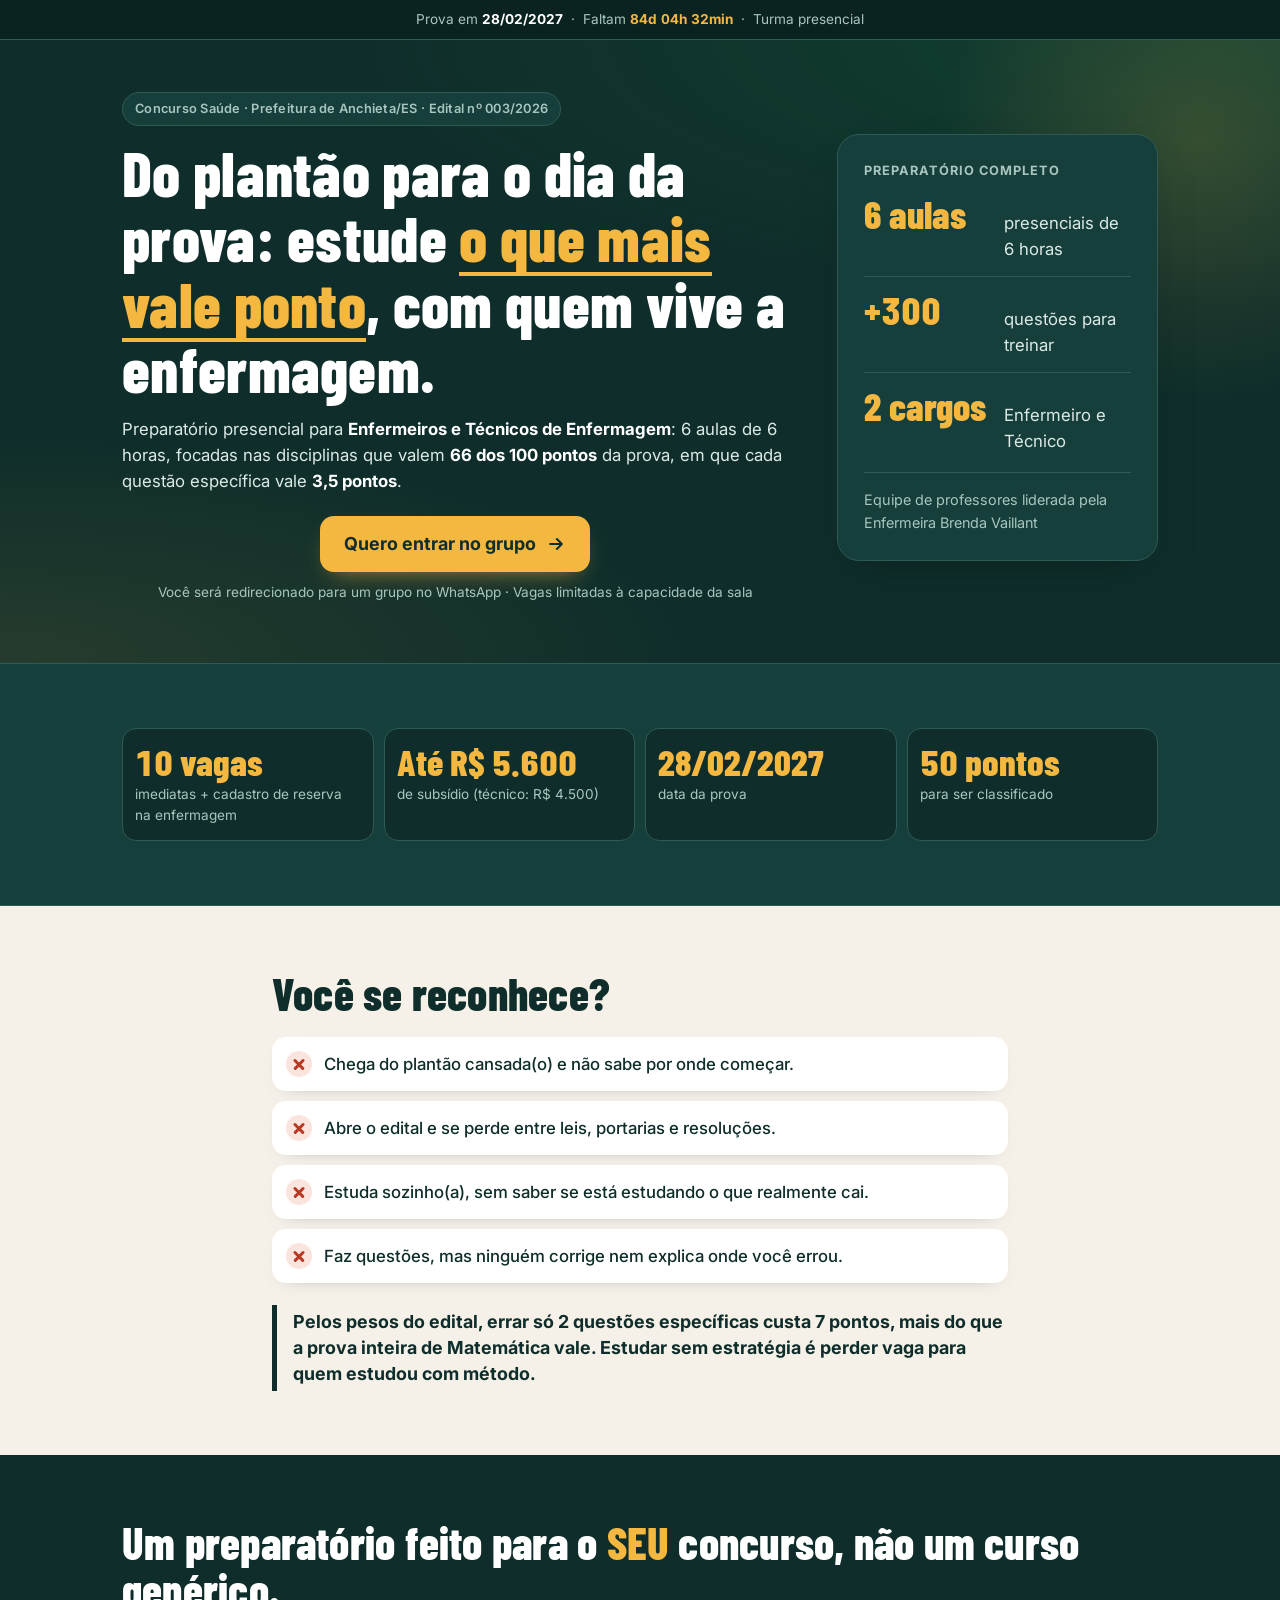
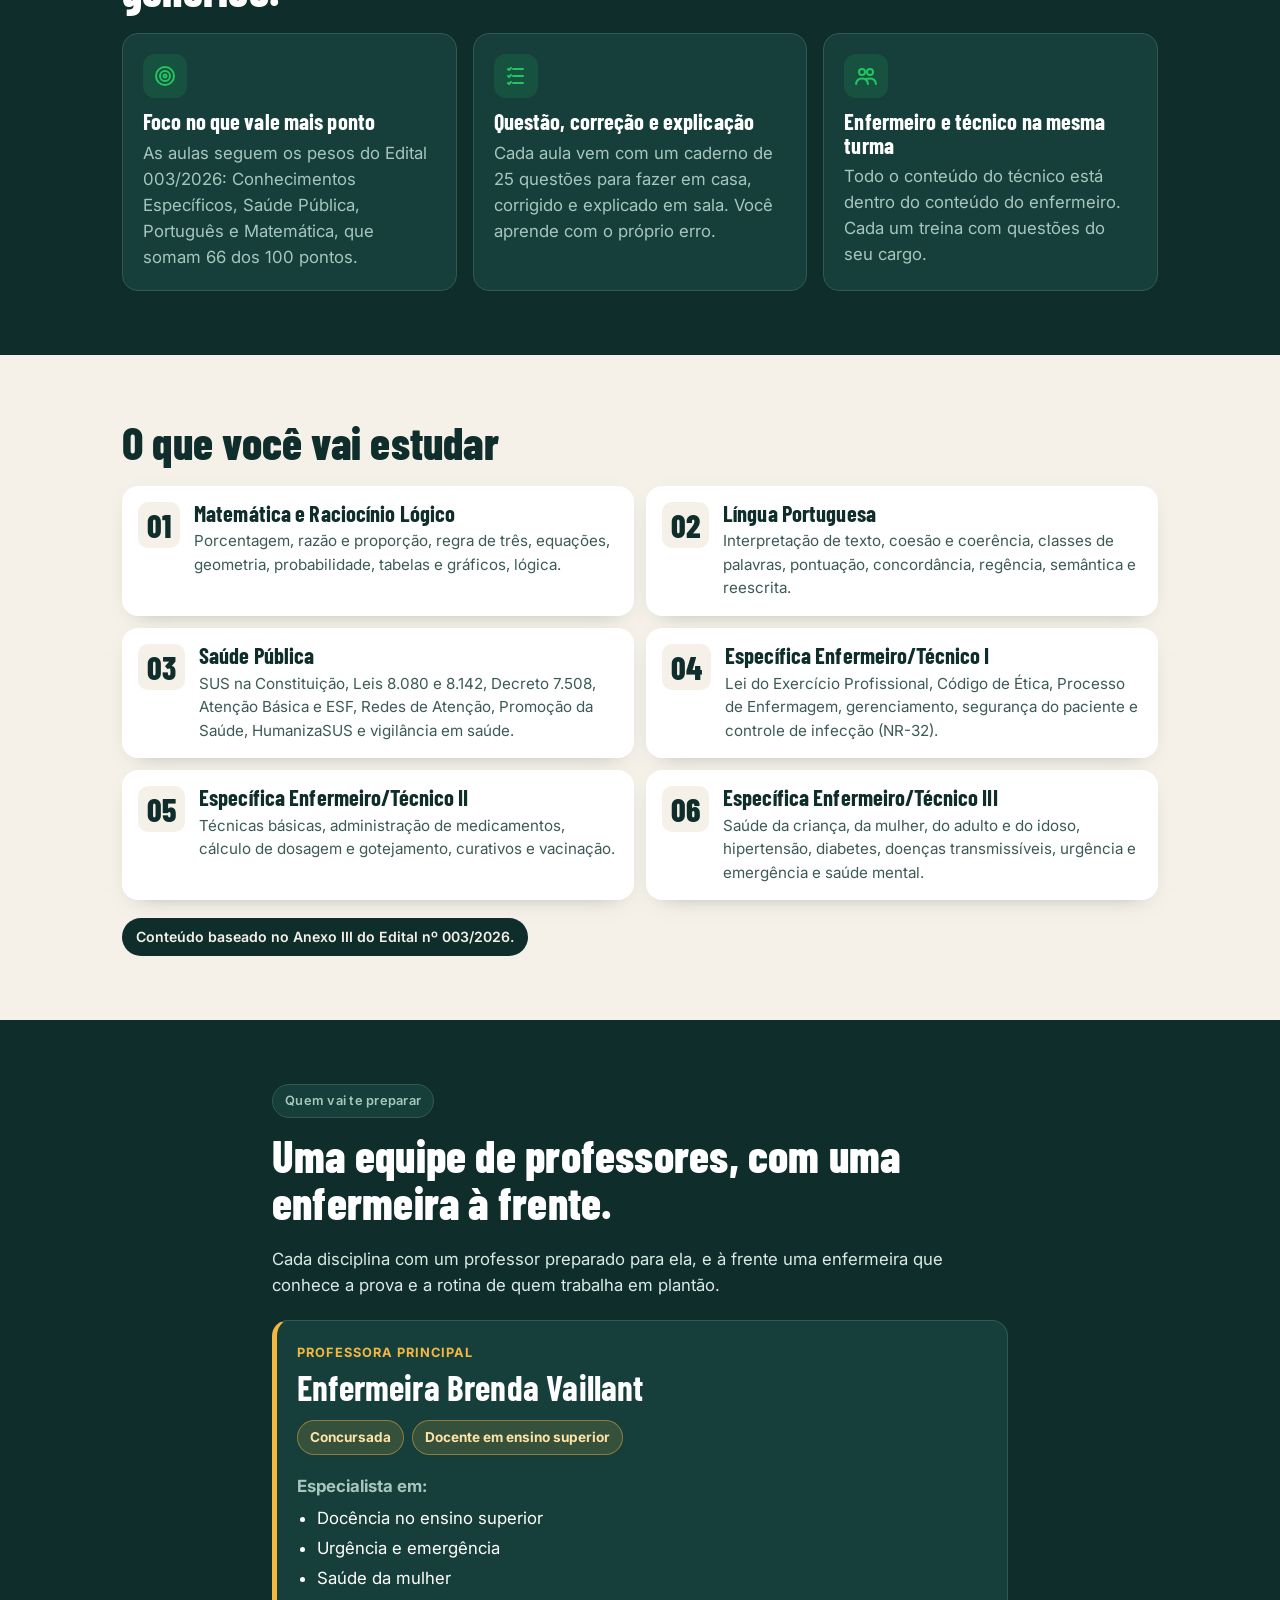
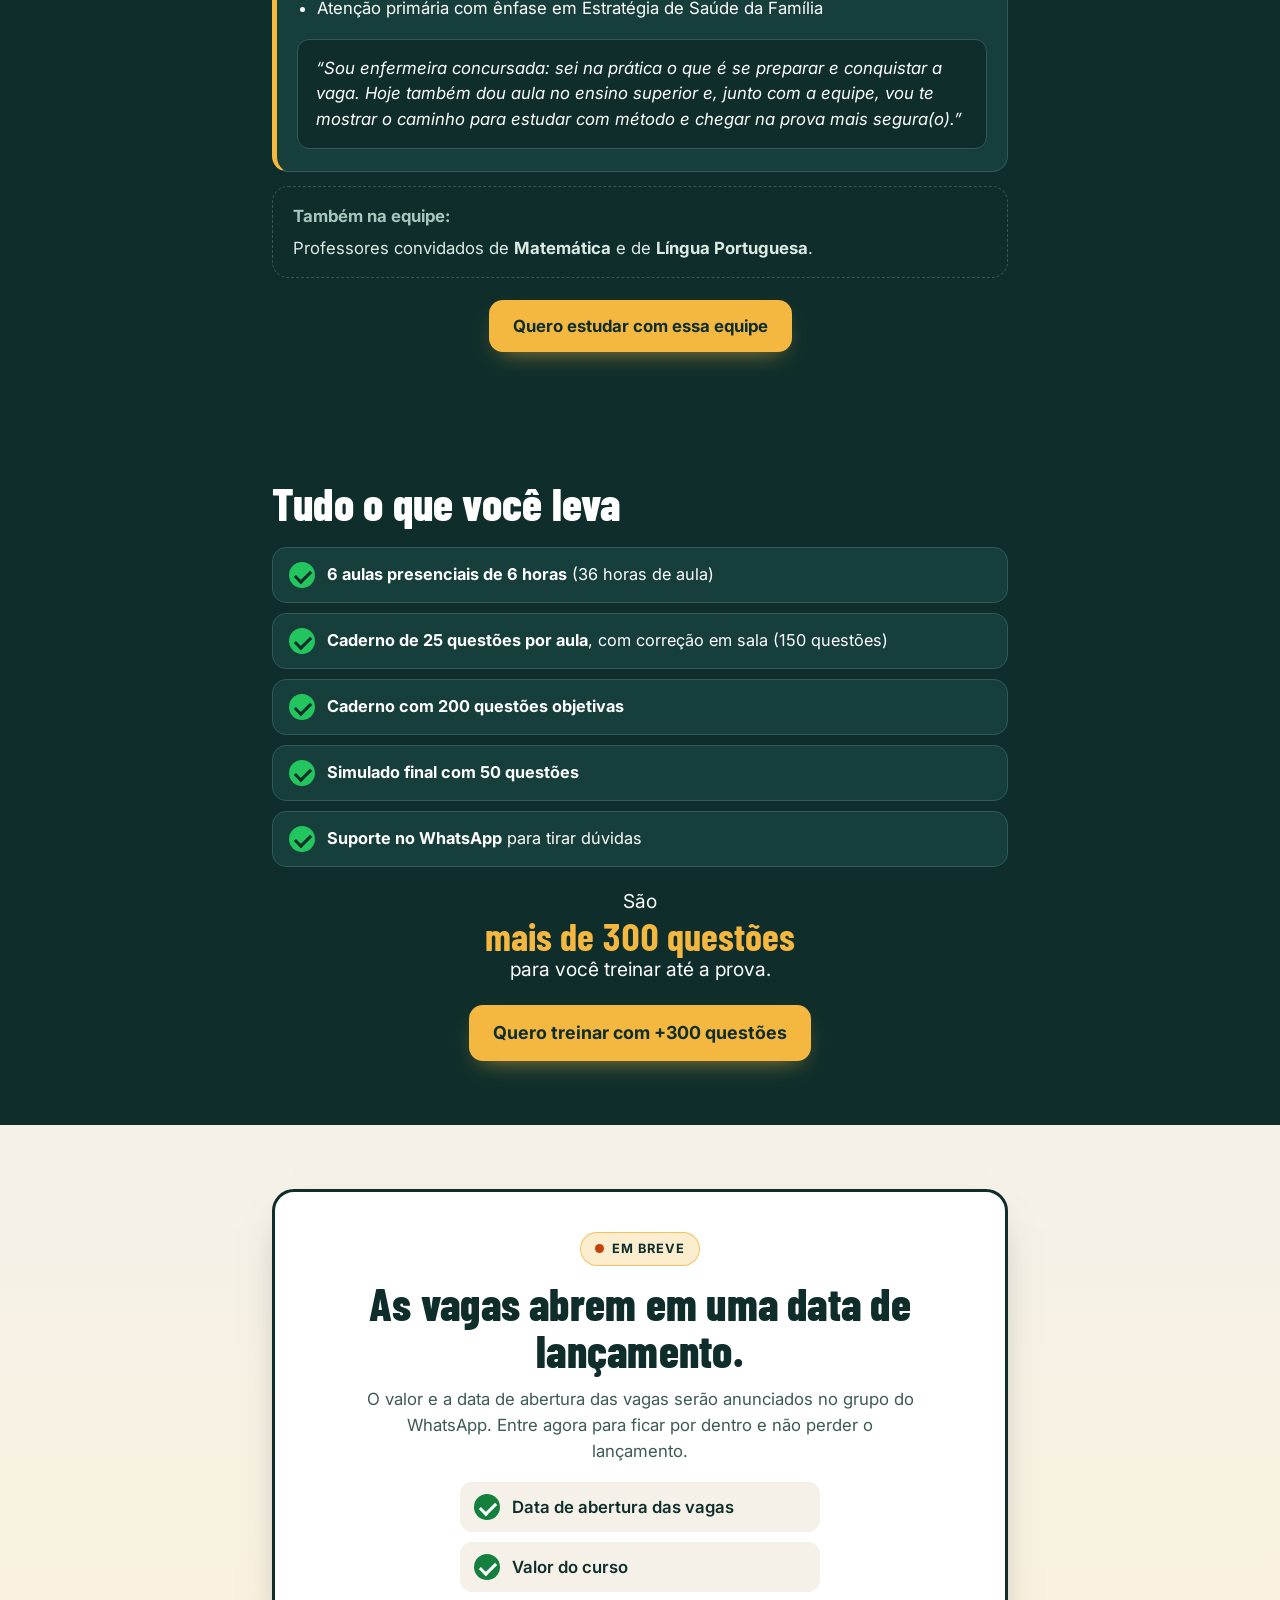
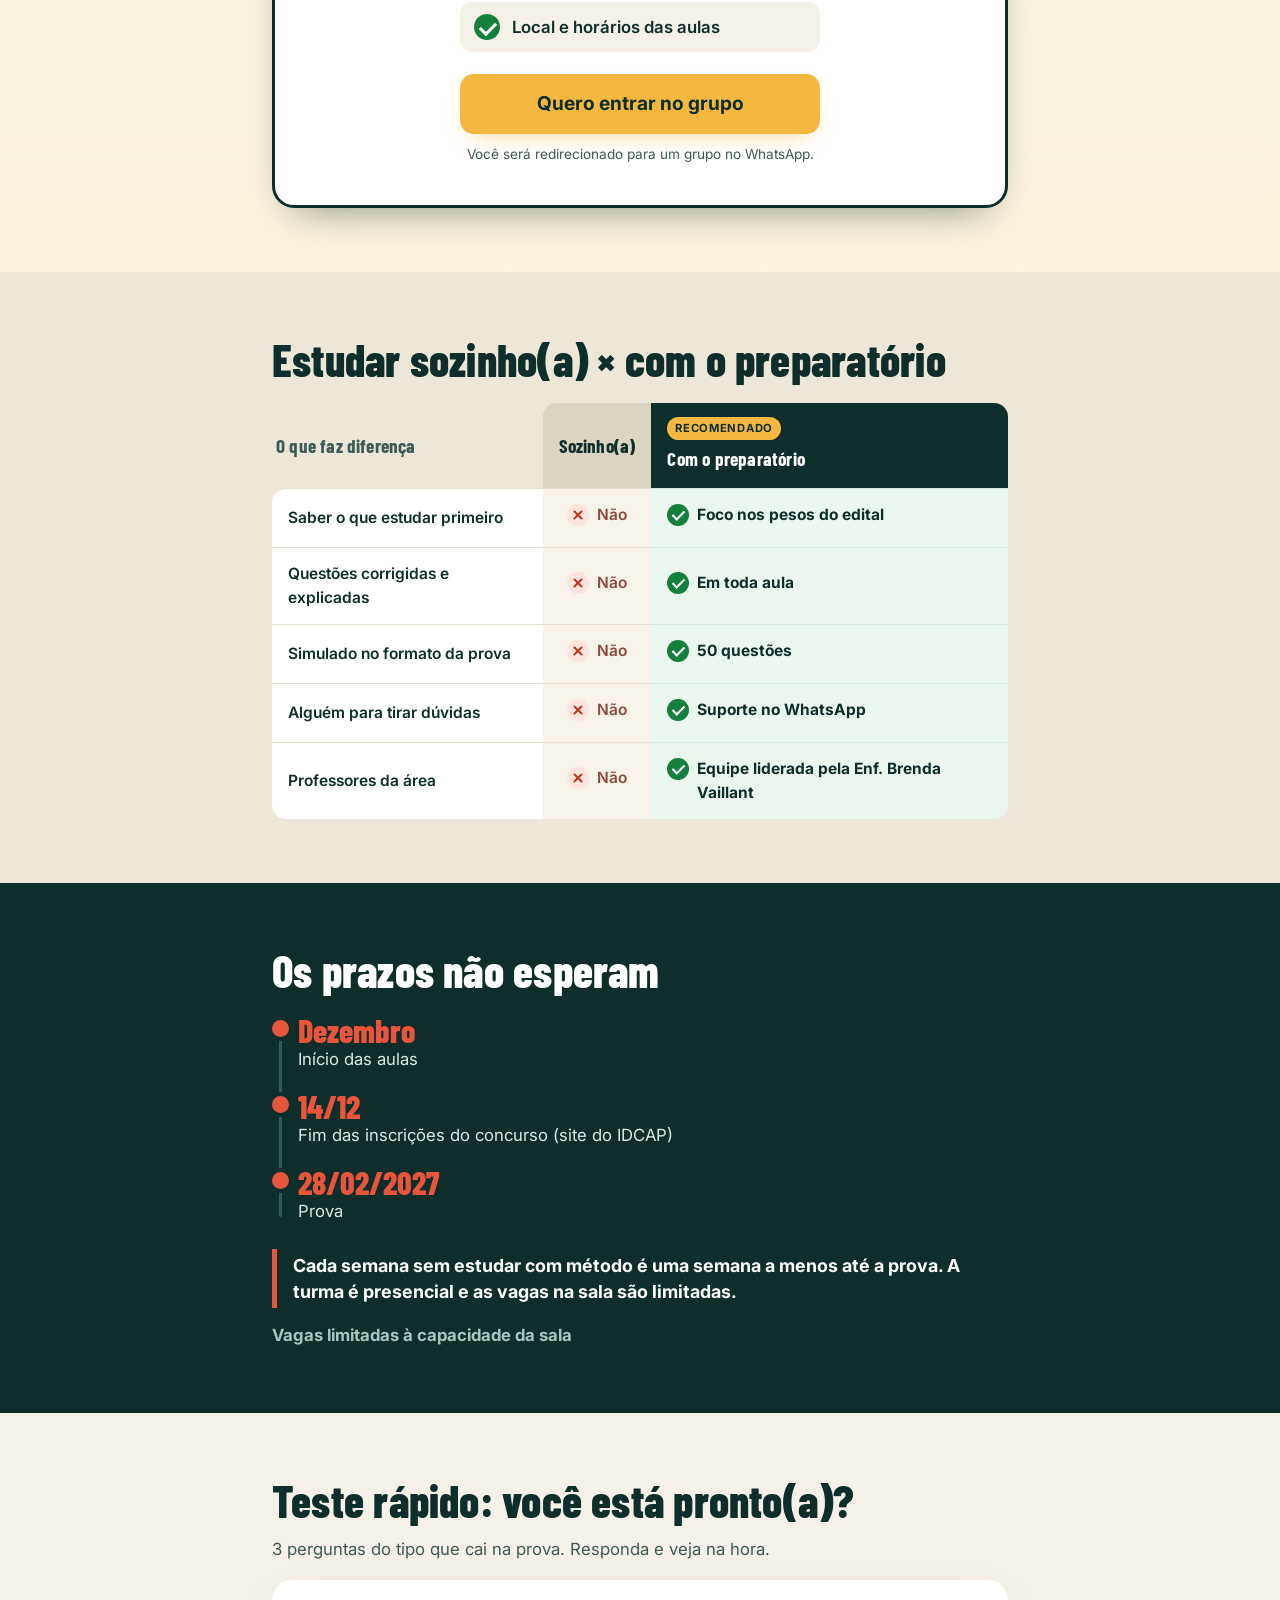
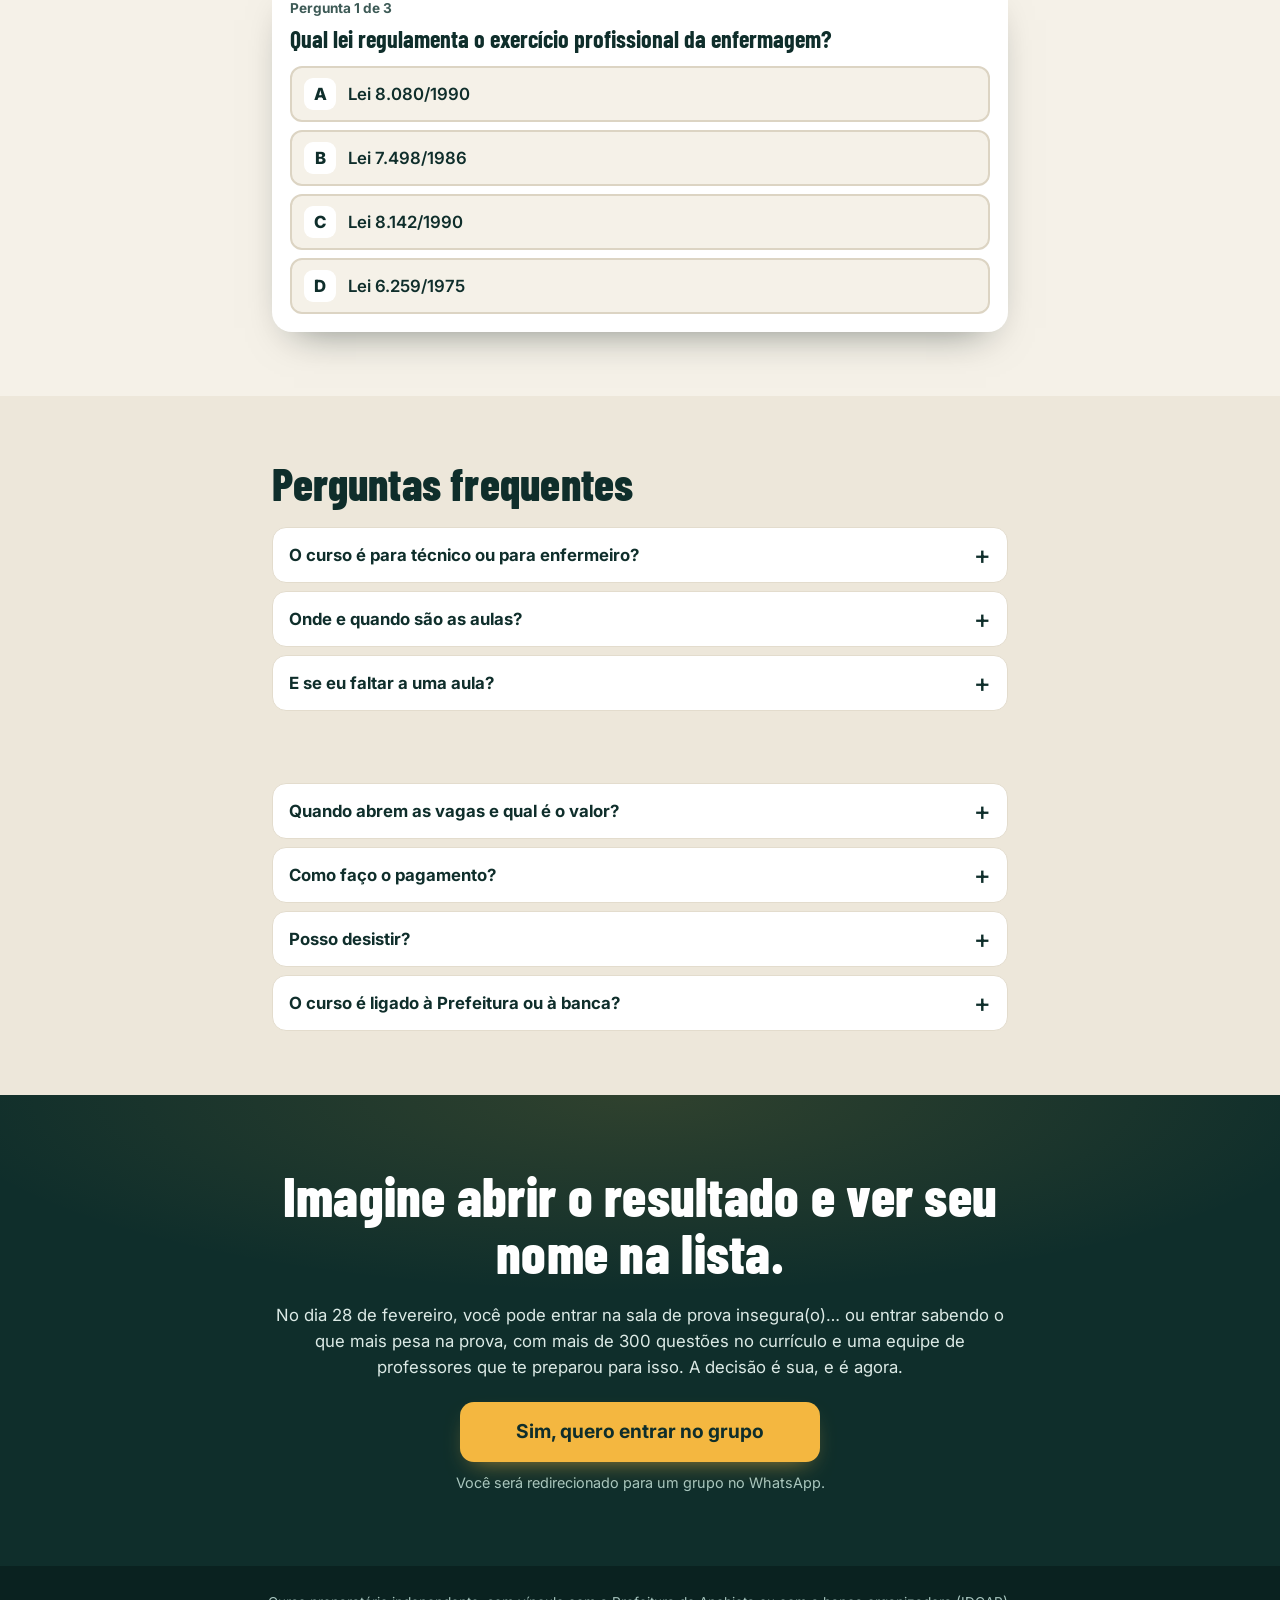
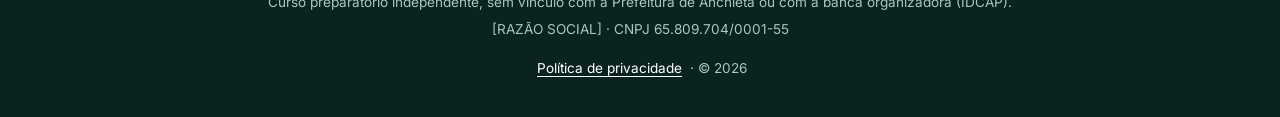
==== commit 2476ff76: "Frase da Brenda (concursada), aulas iniciadas em dezembro e CNPJ no rodape - Citacao da Brenda deixa" ====
--- a/index.html
+++ b/index.html
@@ -146,7 +146,7 @@
           <li>Atenção primária com ênfase em Estratégia de Saúde da Família</li>
         </ul>
         <!-- [A BRENDA DEVE APROVAR OU REESCREVER ESTA FRASE] -->
-        <blockquote class="citacao">“Já fiz concurso e hoje dou aula no ensino superior. Junto com a equipe, vou te mostrar o caminho para estudar com método e chegar na prova mais segura(o).”</blockquote>
+        <blockquote class="citacao">“Sou enfermeira concursada: sei na prática o que é se preparar e conquistar a vaga. Hoje também dou aula no ensino superior e, junto com a equipe, vou te mostrar o caminho para estudar com método e chegar na prova mais segura(o).”</blockquote>
       </article>
 
       <div class="equipe-demais revelar">
@@ -232,7 +232,7 @@
     <div class="caixa estreita">
       <h2 id="t-prazos" class="revelar">Os prazos não esperam</h2>
       <ol class="linha-tempo anima-linha">
-        <li class="revelar"><strong class="data">05/12</strong><span>Primeira aula</span></li>
+        <li class="revelar"><strong class="data">Dezembro</strong><span>Início das aulas</span></li>
         <li class="revelar"><strong class="data">14/12</strong><span>Fim das inscrições do concurso (site do IDCAP)</span></li>
         <li class="revelar"><strong class="data">28/02/2027</strong><span>Prova</span></li>
       </ol>
@@ -258,7 +258,7 @@
       <h2 id="t-faq" class="revelar">Perguntas frequentes</h2>
       <div class="faq">
         <details class="revelar"><summary>O curso é para técnico ou para enfermeiro?</summary><p>Para os dois. As aulas comuns são iguais e, nas específicas, cada cargo treina com questões do seu conteúdo.</p></details>
-        <details class="revelar"><summary>Onde e quando são as aulas?</summary><p><span data-texto="local">O local ainda será definido</span>. Datas: <span data-texto="datas">05/12, 12/12, 19/12, 26/12, 09/01 e 16/01</span>, e <span data-texto="horarios">os horários serão combinados no grupo da turma</span>.</p></details>
+        <details class="revelar"><summary>Onde e quando são as aulas?</summary><p><span data-texto="local">O local ainda será definido</span>. <span data-texto="inicio">As aulas serão iniciadas em dezembro</span>, e <span data-texto="horarios">os horários serão combinados no grupo da turma</span>.</p></details>
         <details class="revelar"><summary>E se eu faltar a uma aula?</summary><p>A aula perdida não é reposta presencialmente.</p></details>
         <details class="revelar"><summary>O curso cobre todas as disciplinas da prova?</summary><p>As 6 aulas cobrem Matemática, Português, Saúde Pública e Conhecimentos Específicos, que somam 66 dos 100 pontos. Noções de Administração Pública, Conhecimentos Locais e Conhecimentos Gerais não fazem parte das aulas e devem ser estudados à parte.</p></details>
         <details class="revelar"><summary>Quando abrem as vagas e qual é o valor?</summary><p>O valor e a data de abertura das vagas serão anunciados no grupo do WhatsApp, no lançamento do curso.</p></details>
@@ -284,7 +284,7 @@
 <footer class="rodape">
   <div class="caixa">
     <p>Curso preparatório independente, sem vínculo com a Prefeitura de Anchieta ou com a banca organizadora (IDCAP).</p>
-    <p>[RAZÃO SOCIAL] · CNPJ [00.000.000/0000-00] · [CONTATO]</p>
+    <p>[RAZÃO SOCIAL] · CNPJ 65.809.704/0001-55</p>
     <p><a href="politica-de-privacidade.html">Política de privacidade</a> · © <span id="ano">2026</span></p>
   </div>
 </footer>
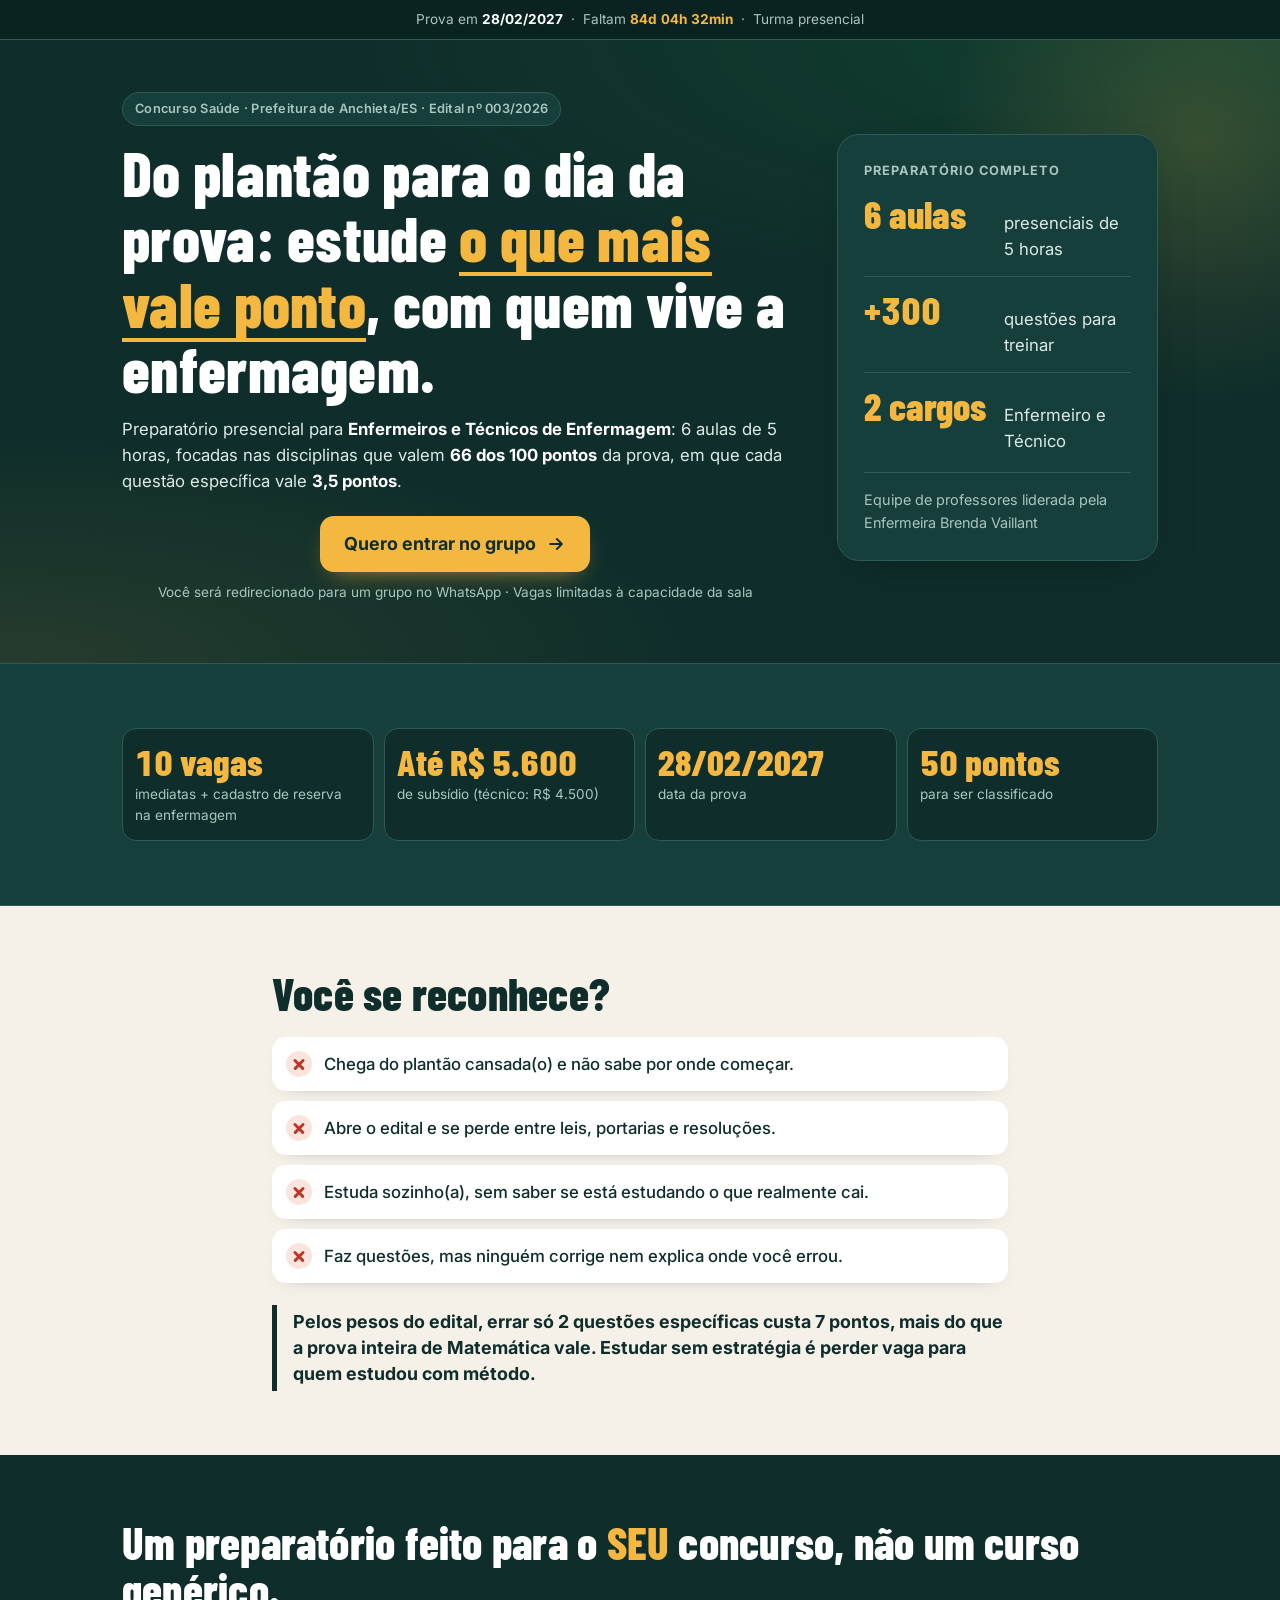
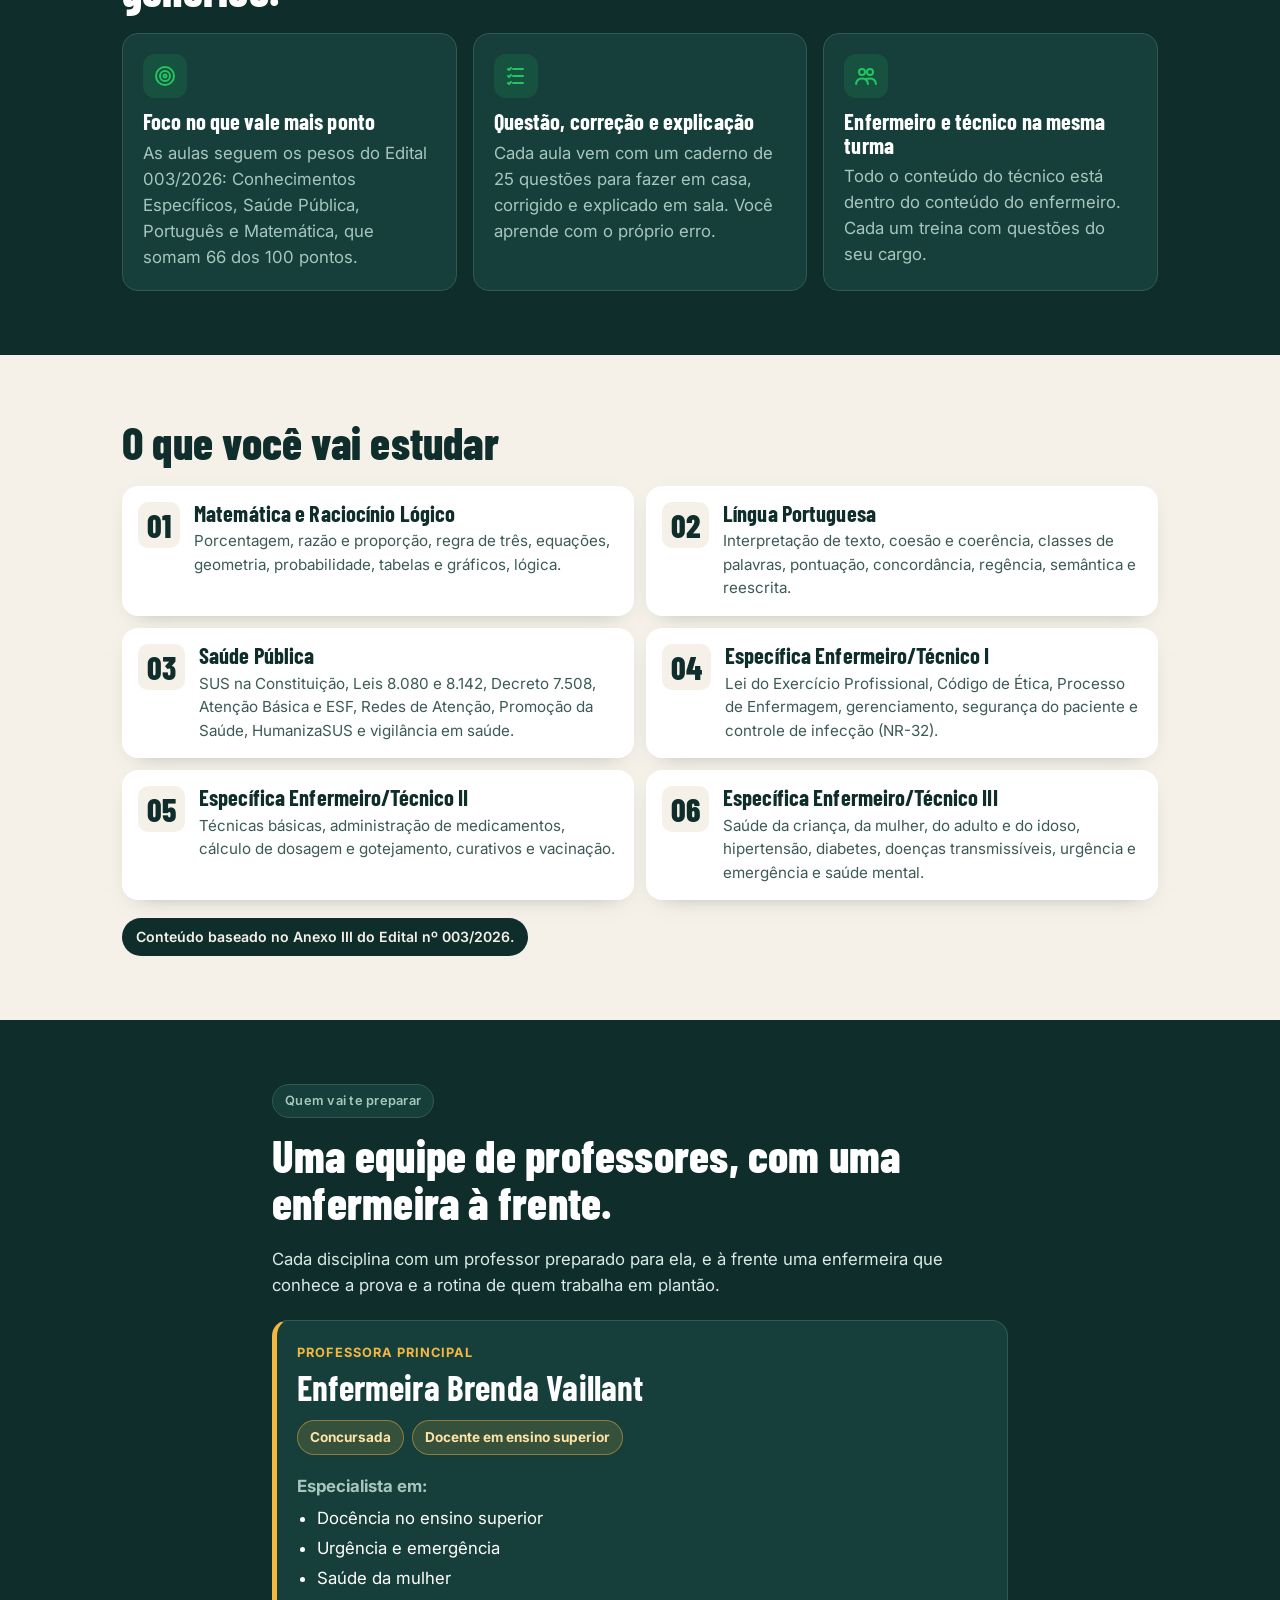
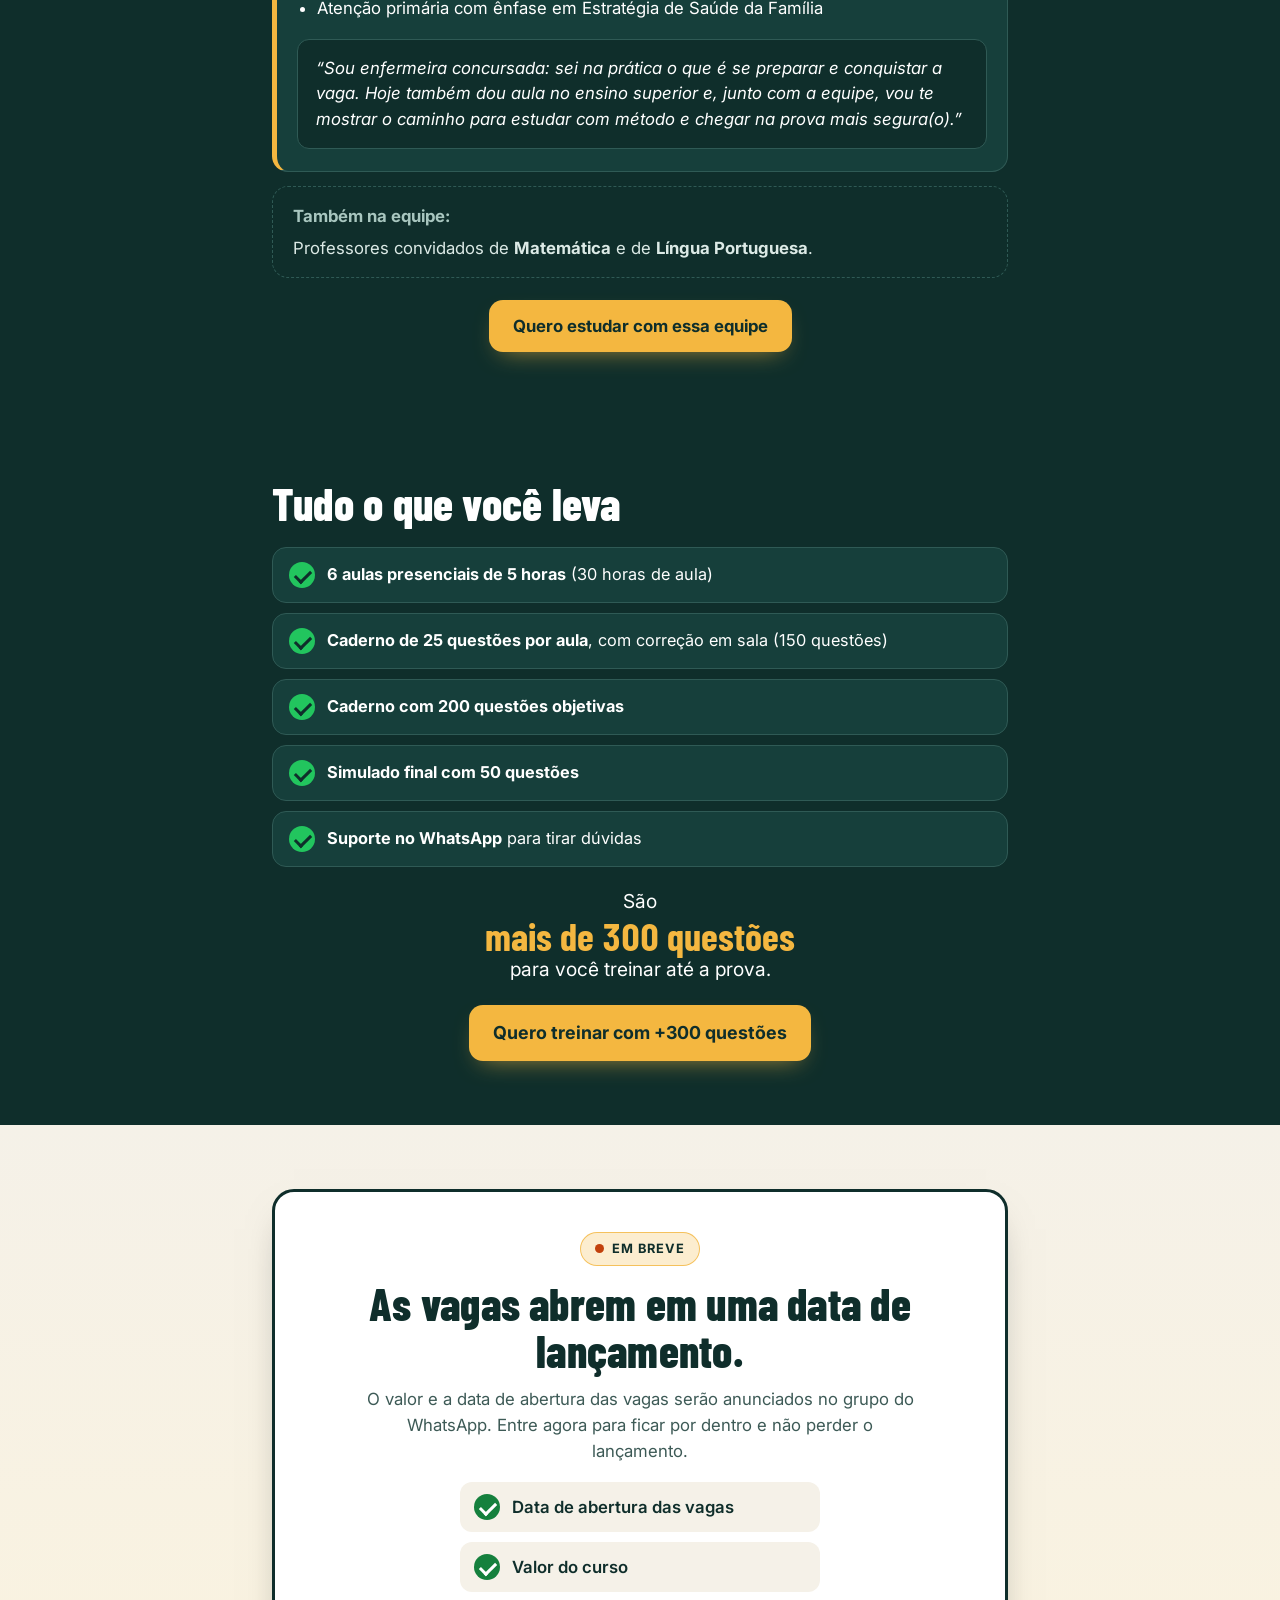
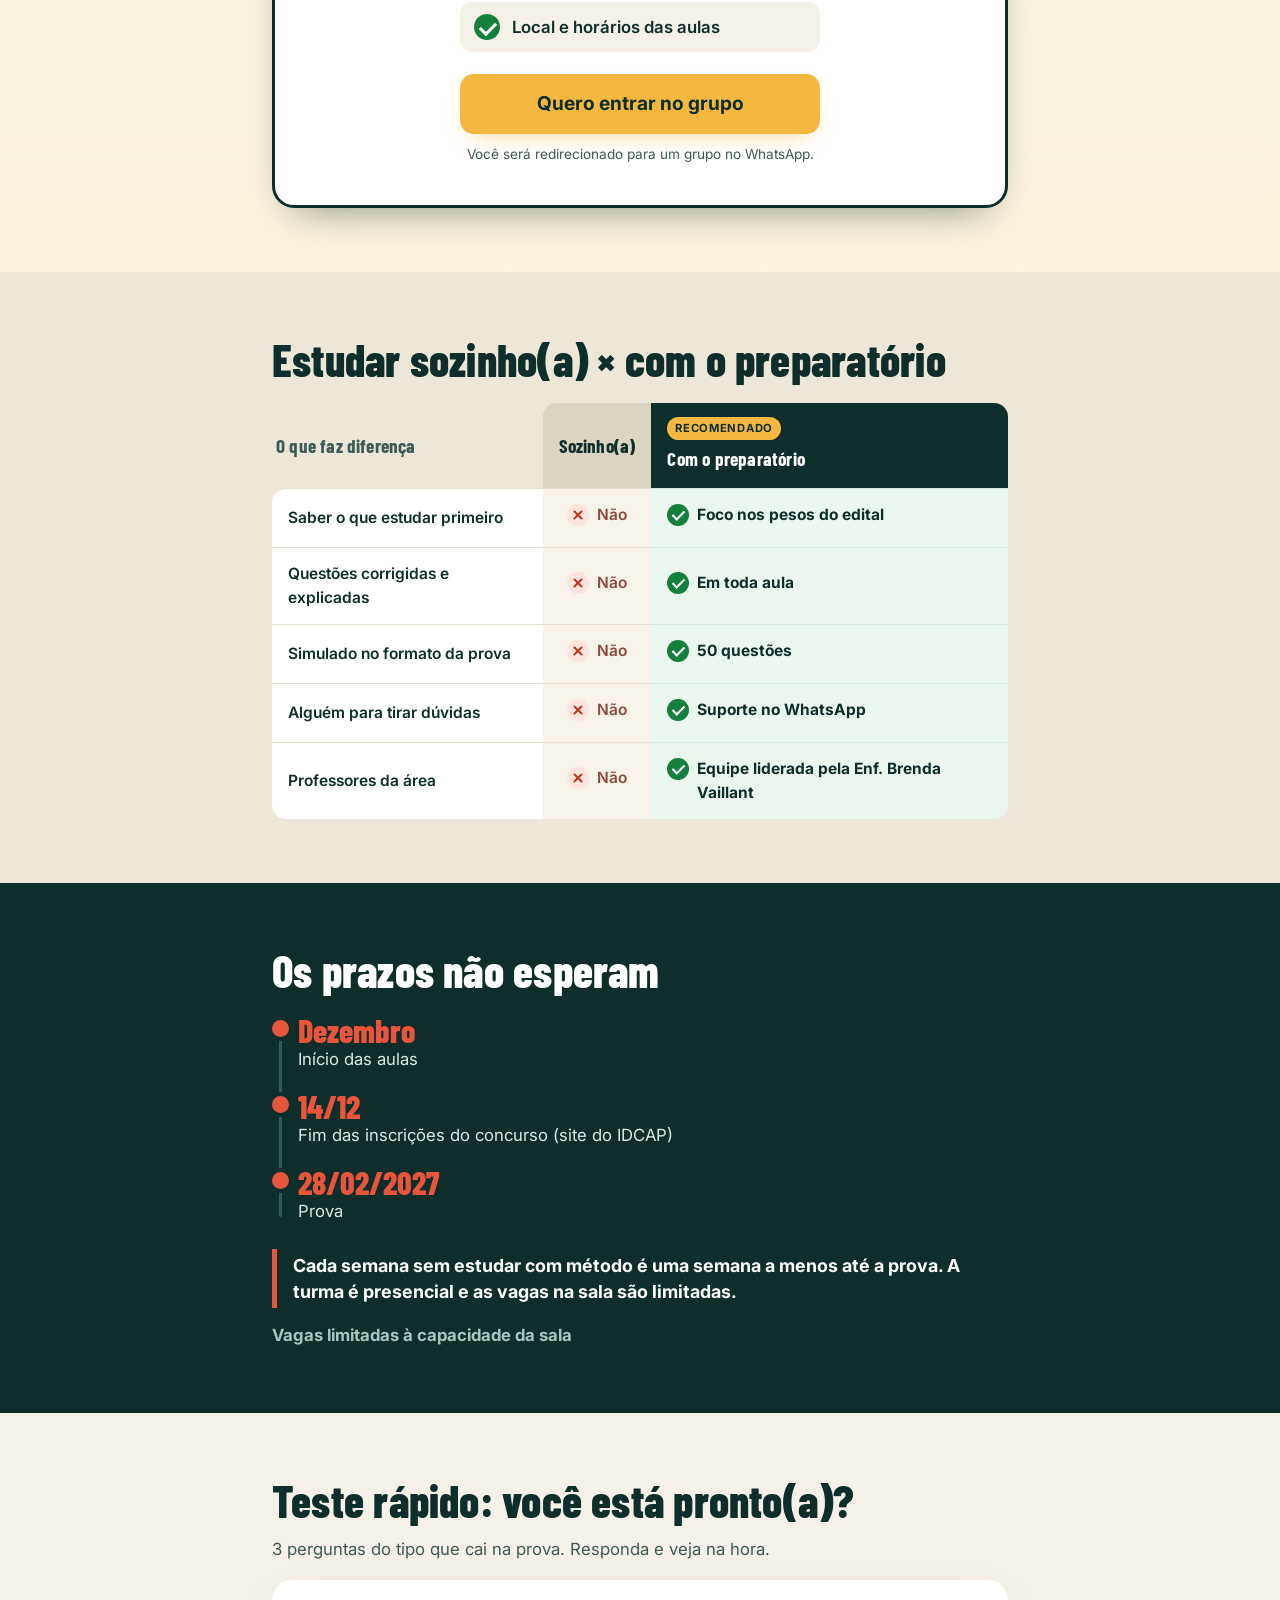
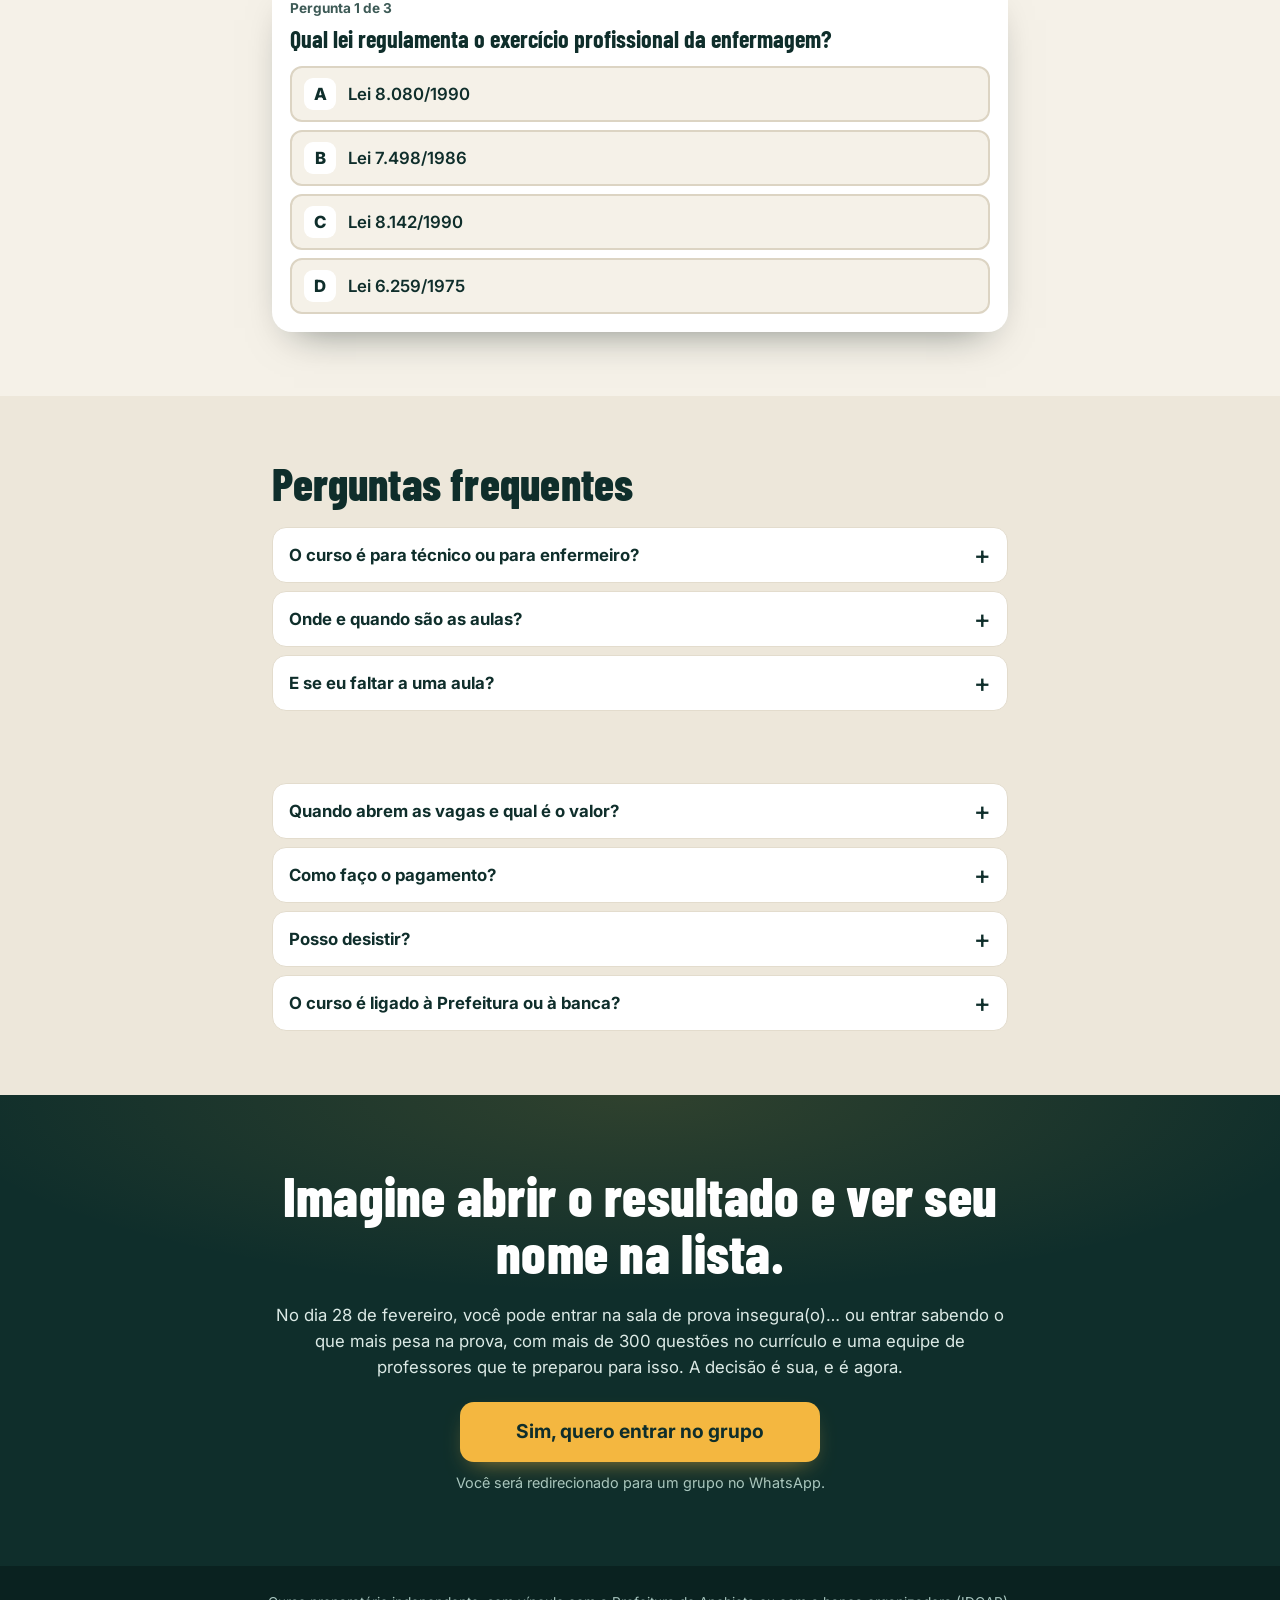
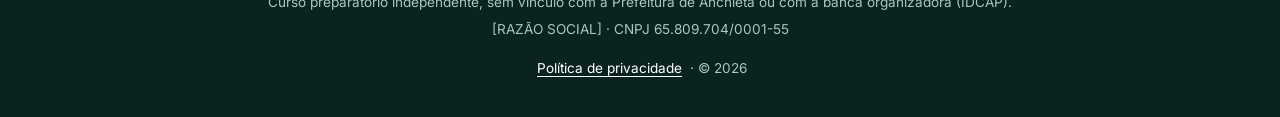
==== commit 53f9213d: "Aulas de 5 horas (30 horas no total) Co-Authored-By: Claude Opus 5.5 <noreply@anthropic.com>" ====
--- a/index.html
+++ b/index.html
@@ -4,14 +4,14 @@
 <meta charset="UTF-8">
 <meta name="viewport" content="width=device-width, initial-scale=1, viewport-fit=cover">
 <title>Preparatório de Enfermagem · Concurso Saúde Anchieta/ES</title>
-<meta name="description" content="Preparatório presencial para Enfermeiros e Técnicos de Enfermagem do concurso da Saúde de Anchieta/ES: 6 aulas de 6 horas, mais de 300 questões e suporte no WhatsApp.">
+<meta name="description" content="Preparatório presencial para Enfermeiros e Técnicos de Enfermagem do concurso da Saúde de Anchieta/ES: 6 aulas de 5 horas, mais de 300 questões e suporte no WhatsApp.">
 <meta name="theme-color" content="#0F2E2B">
 
 <!-- Open Graph: aparência do link no WhatsApp e nas redes -->
 <meta property="og:type" content="website">
 <meta property="og:locale" content="pt_BR">
 <meta property="og:title" content="Preparatório de Enfermagem · Concurso Saúde Anchieta/ES">
-<meta property="og:description" content="6 aulas presenciais de 6 horas, mais de 300 questões e suporte no WhatsApp, com uma equipe liderada pela Enfermeira Brenda Vaillant.">
+<meta property="og:description" content="6 aulas presenciais de 5 horas, mais de 300 questões e suporte no WhatsApp, com uma equipe liderada pela Enfermeira Brenda Vaillant.">
 <meta property="og:image" content="assets/og.jpg">
 <!-- Ao publicar, troque por endereços completos: [URL DO SITE]/assets/og.jpg e og:url = [URL DO SITE] -->
 
@@ -44,7 +44,7 @@
       <div class="hero-texto">
         <p class="selo">Concurso Saúde · Prefeitura de Anchieta/ES · Edital nº 003/2026</p>
         <h1>Do plantão para o dia da prova: estude <span class="destaque">o que mais vale ponto</span>, com quem vive a enfermagem.</h1>
-        <p class="sub">Preparatório presencial para <strong>Enfermeiros e Técnicos de Enfermagem</strong>: 6 aulas de 6 horas, focadas nas disciplinas que valem <strong>66 dos 100 pontos</strong> da prova, em que cada questão específica vale <strong>3,5 pontos</strong>.</p>
+        <p class="sub">Preparatório presencial para <strong>Enfermeiros e Técnicos de Enfermagem</strong>: 6 aulas de 5 horas, focadas nas disciplinas que valem <strong>66 dos 100 pontos</strong> da prova, em que cada questão específica vale <strong>3,5 pontos</strong>.</p>
         <a class="botao botao-grande botao-brilho" data-cta="hero" href="https://chat.whatsapp.com/J3gs56NgzSqK2GQkw09Z9s?s=cl&amp;p=i&amp;mlu=4&amp;ilr=4&amp;iam=2" target="_blank" rel="noopener">
           Quero entrar no grupo
           <svg viewBox="0 0 24 24" aria-hidden="true"><path d="M5 12h14M13 6l6 6-6 6"/></svg>
@@ -54,7 +54,7 @@
       <aside class="hero-resumo" aria-label="Resumo do preparatório">
         <p class="hero-resumo-titulo">Preparatório Completo</p>
         <ul>
-          <li><strong>6 aulas</strong><span>presenciais de 6 horas</span></li>
+          <li><strong>6 aulas</strong><span>presenciais de 5 horas</span></li>
           <li><strong>+<span data-contar="300">300</span></strong><span>questões para treinar</span></li>
           <li><strong>2 cargos</strong><span>Enfermeiro e Técnico</span></li>
         </ul>
@@ -175,7 +175,7 @@
     <div class="caixa estreita">
       <h2 id="t-leva" class="revelar">Tudo o que você leva</h2>
       <ul class="pilha">
-        <li class="revelar"><span class="check" aria-hidden="true"></span><span><strong>6 aulas presenciais de 6 horas</strong> (36 horas de aula)</span></li>
+        <li class="revelar"><span class="check" aria-hidden="true"></span><span><strong>6 aulas presenciais de 5 horas</strong> (30 horas de aula)</span></li>
         <li class="revelar"><span class="check" aria-hidden="true"></span><span><strong>Caderno de 25 questões por aula</strong>, com correção em sala (150 questões)</span></li>
         <li class="revelar"><span class="check" aria-hidden="true"></span><span><strong>Caderno com 200 questões objetivas</strong></span></li>
         <li class="revelar"><span class="check" aria-hidden="true"></span><span><strong>Simulado final com 50 questões</strong></span></li>
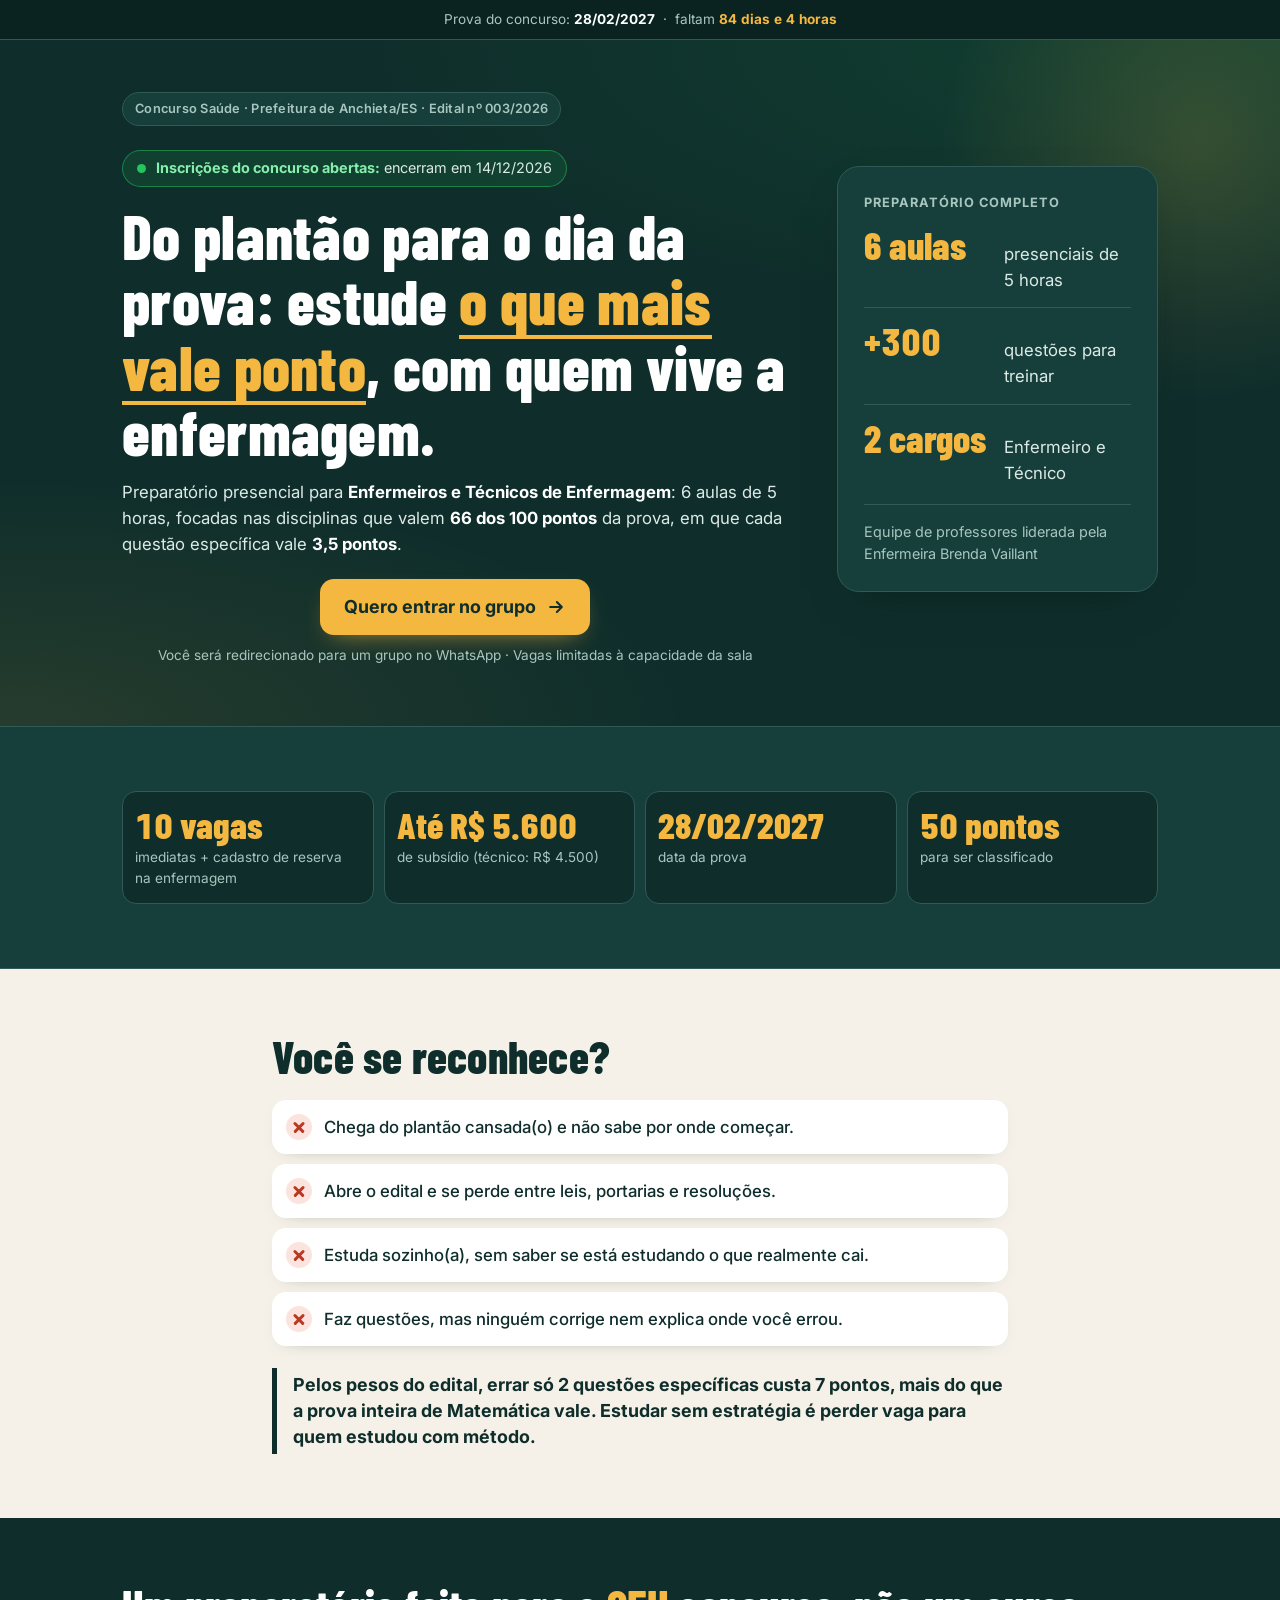
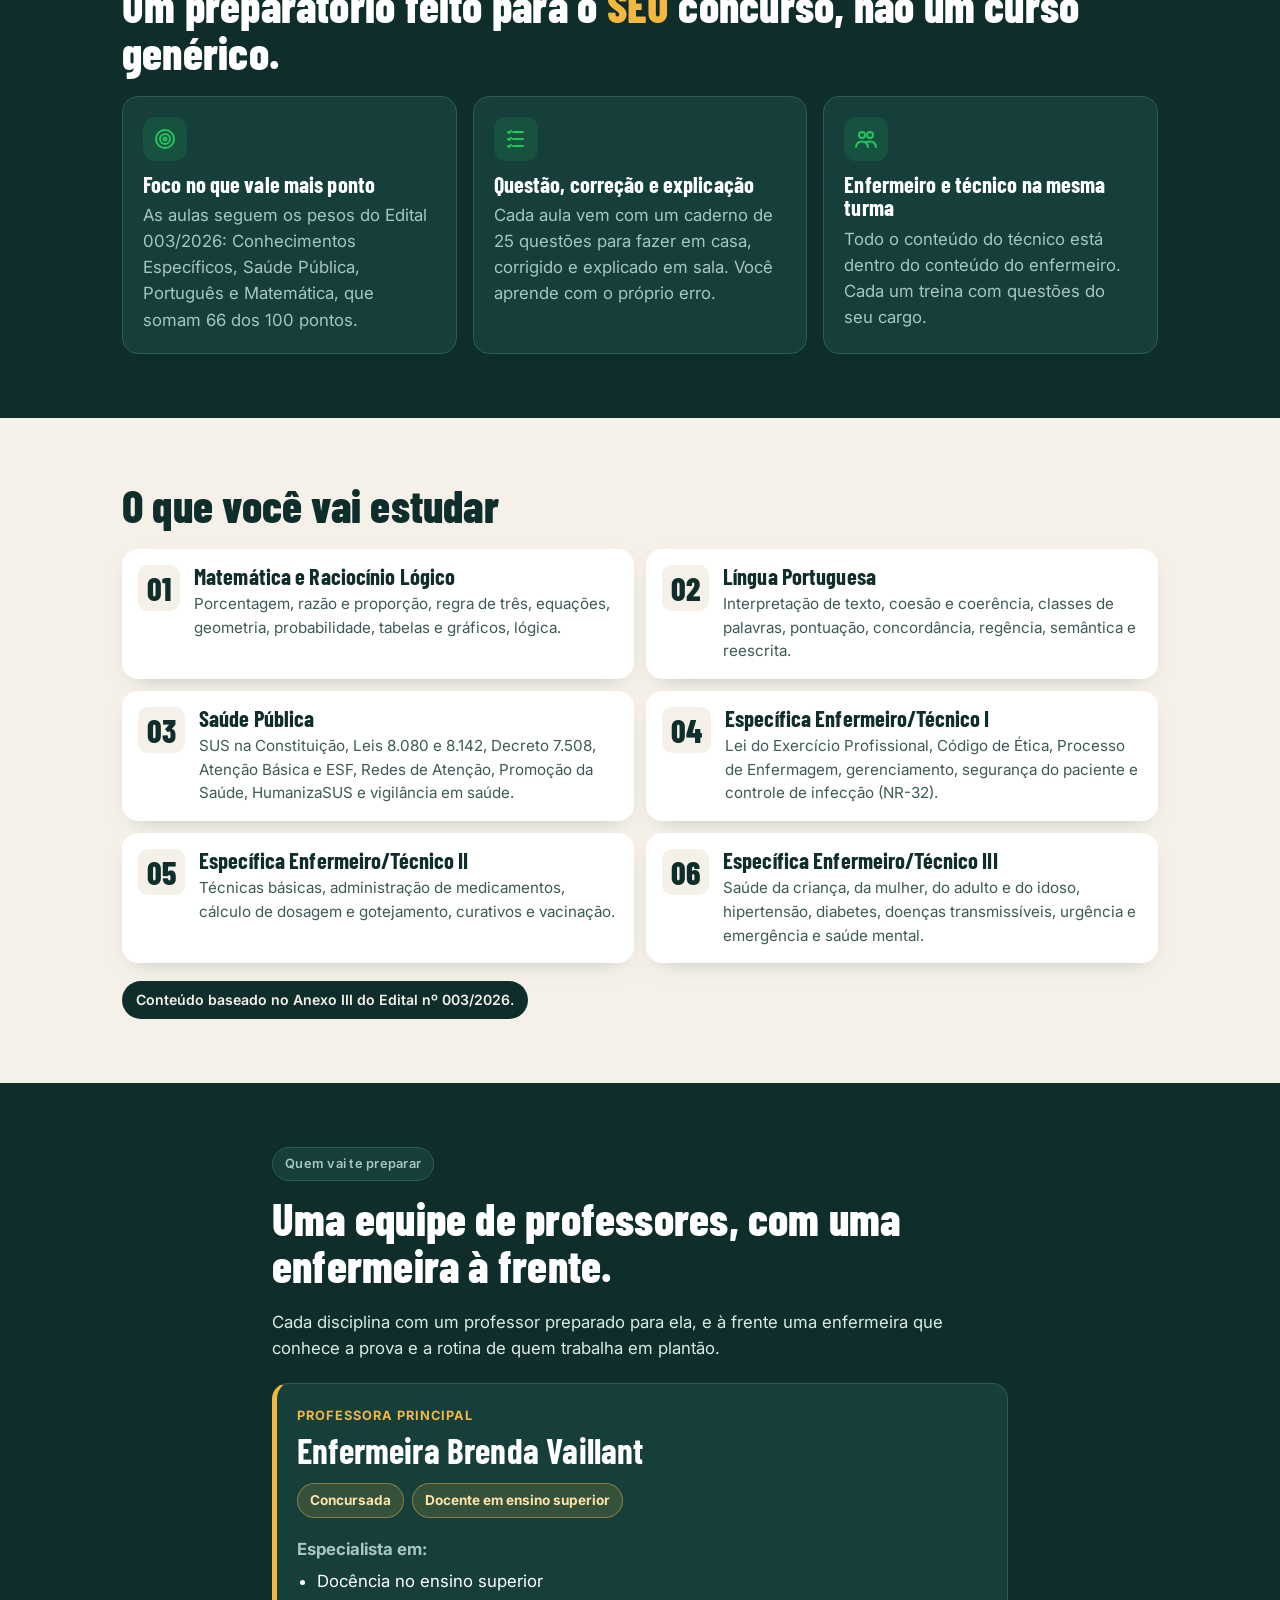
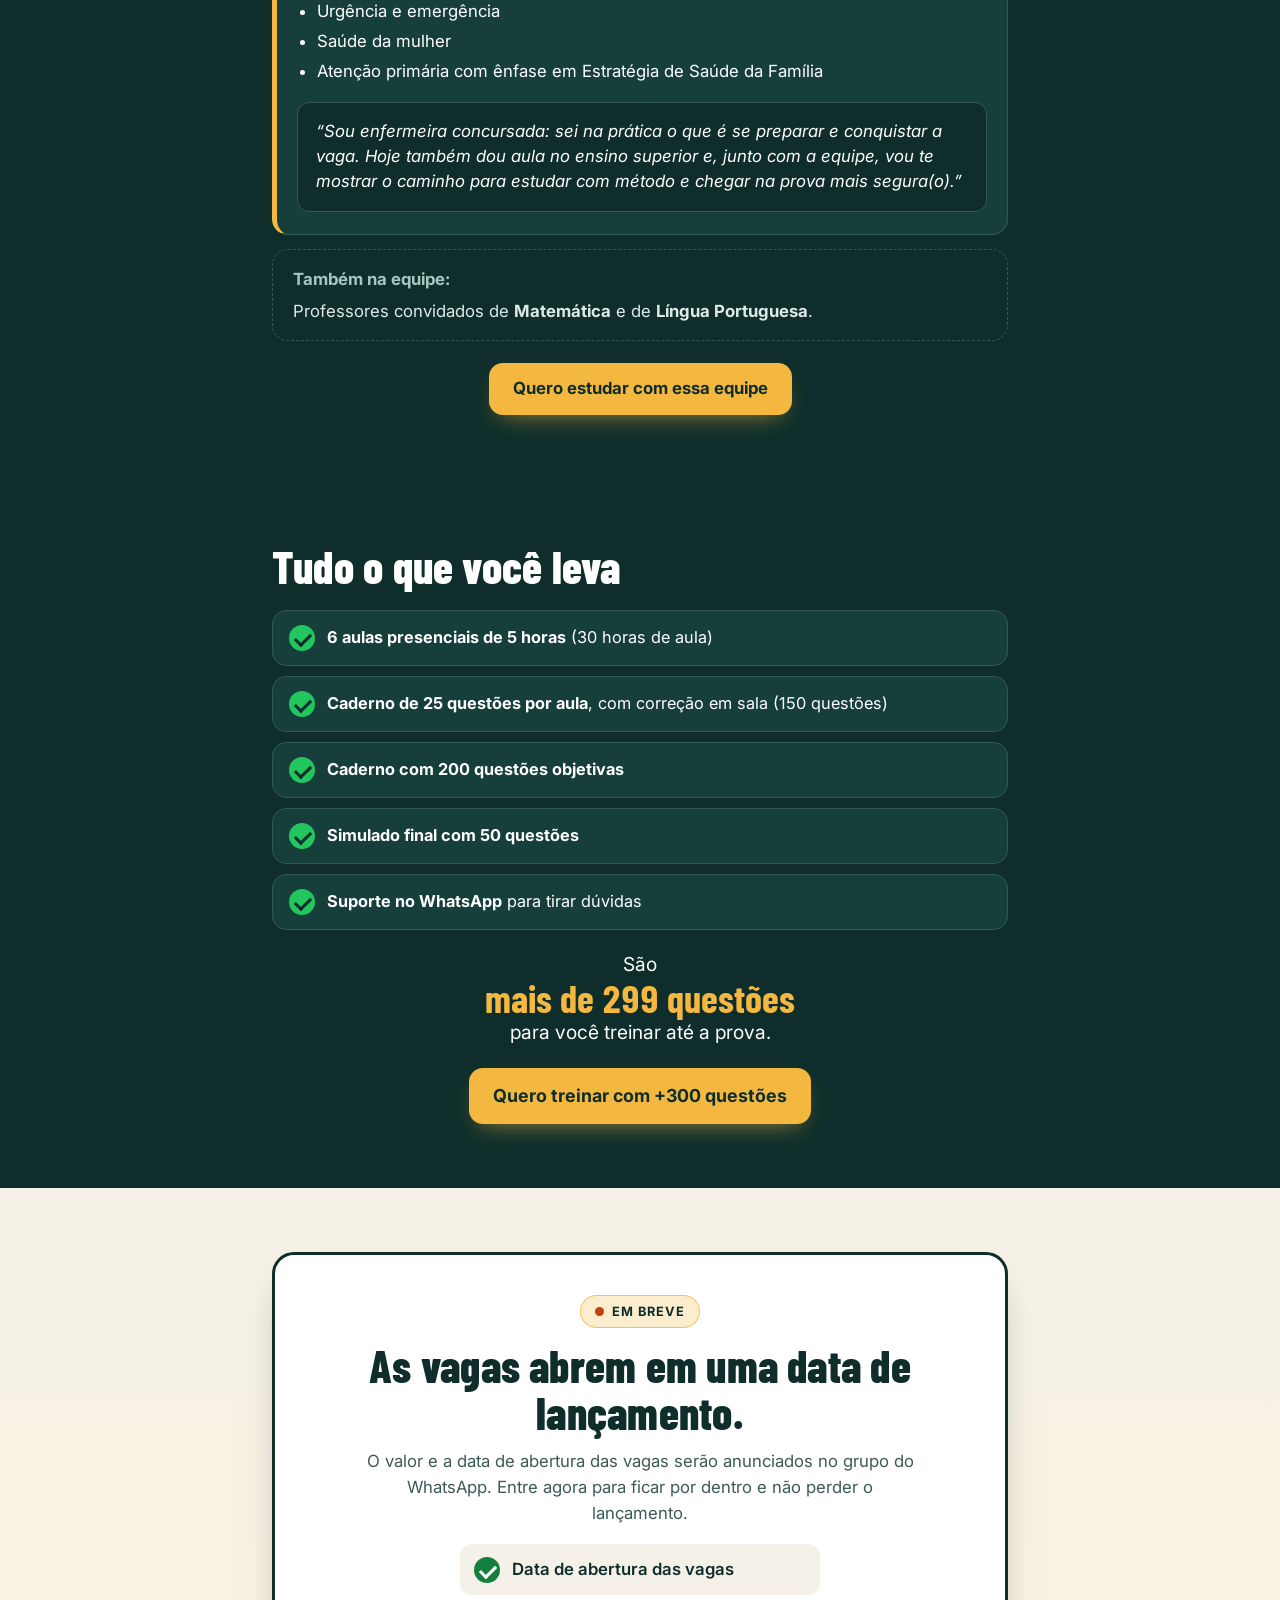
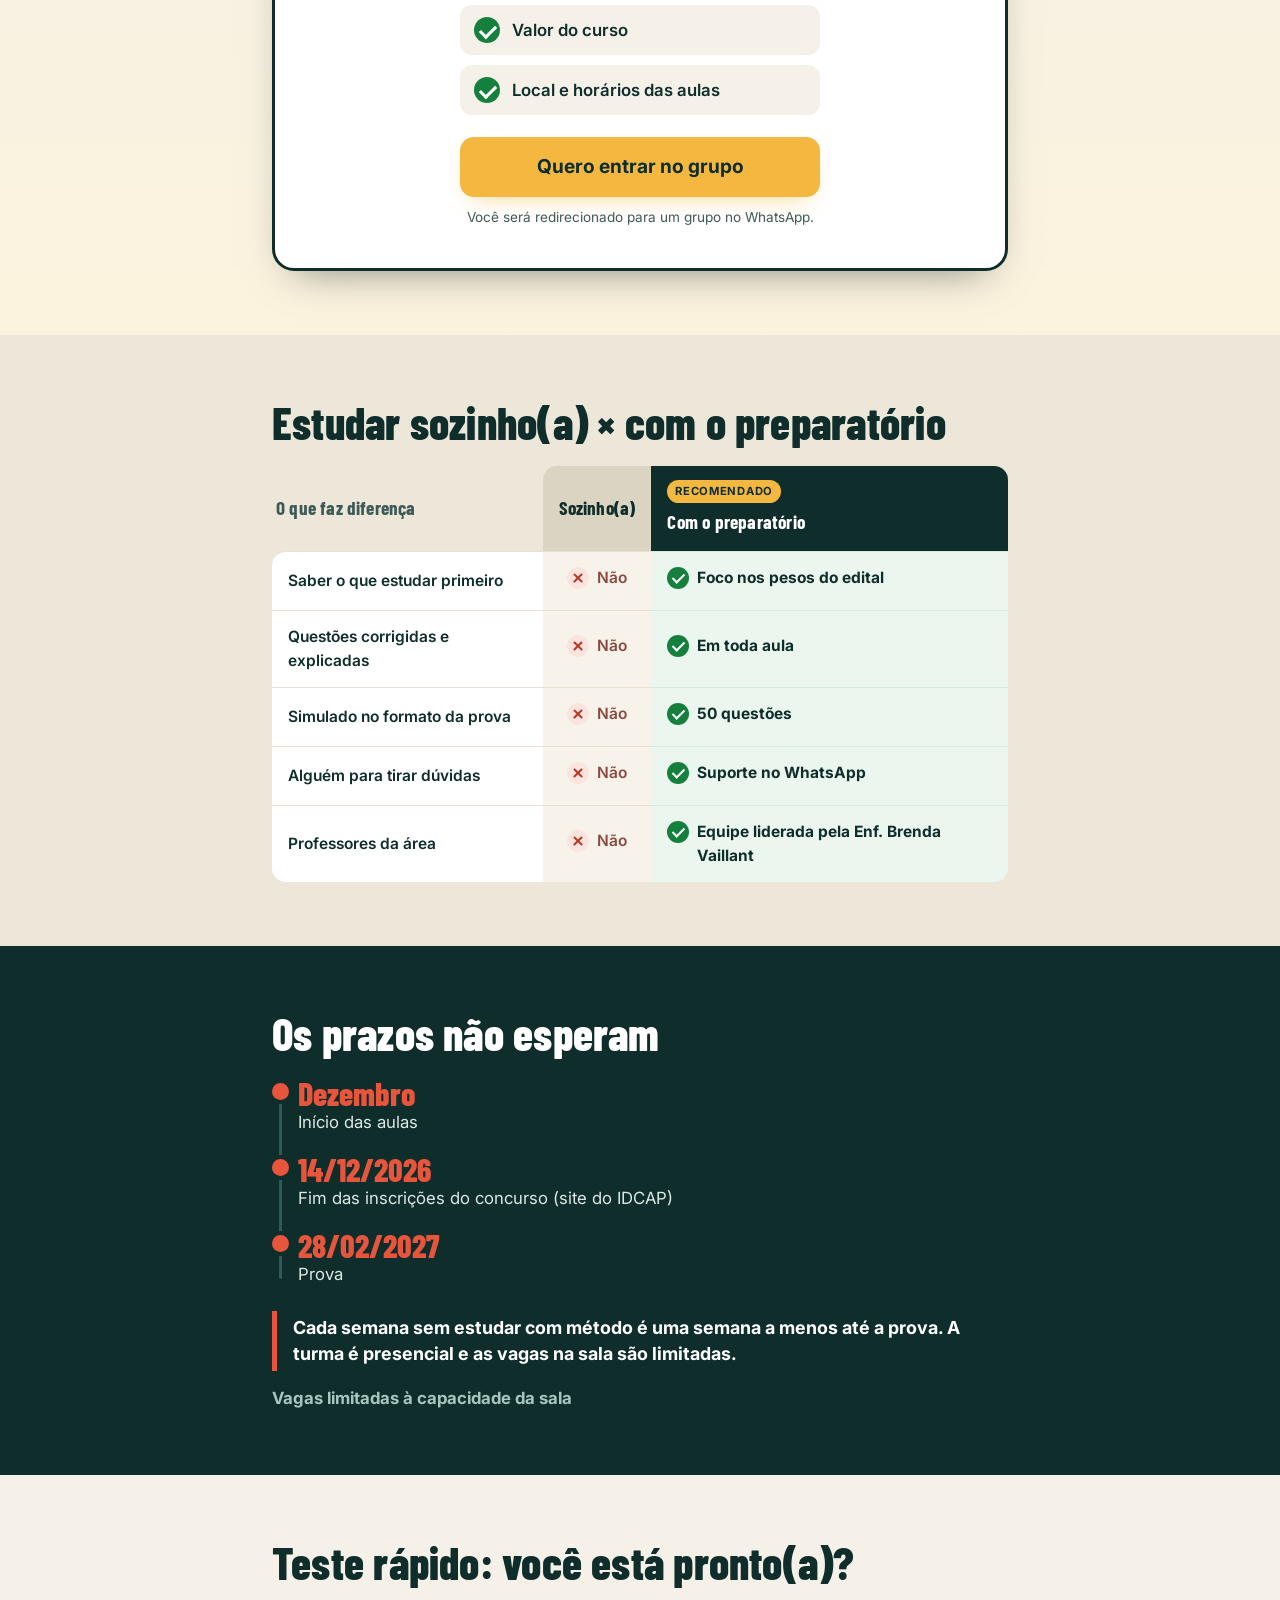
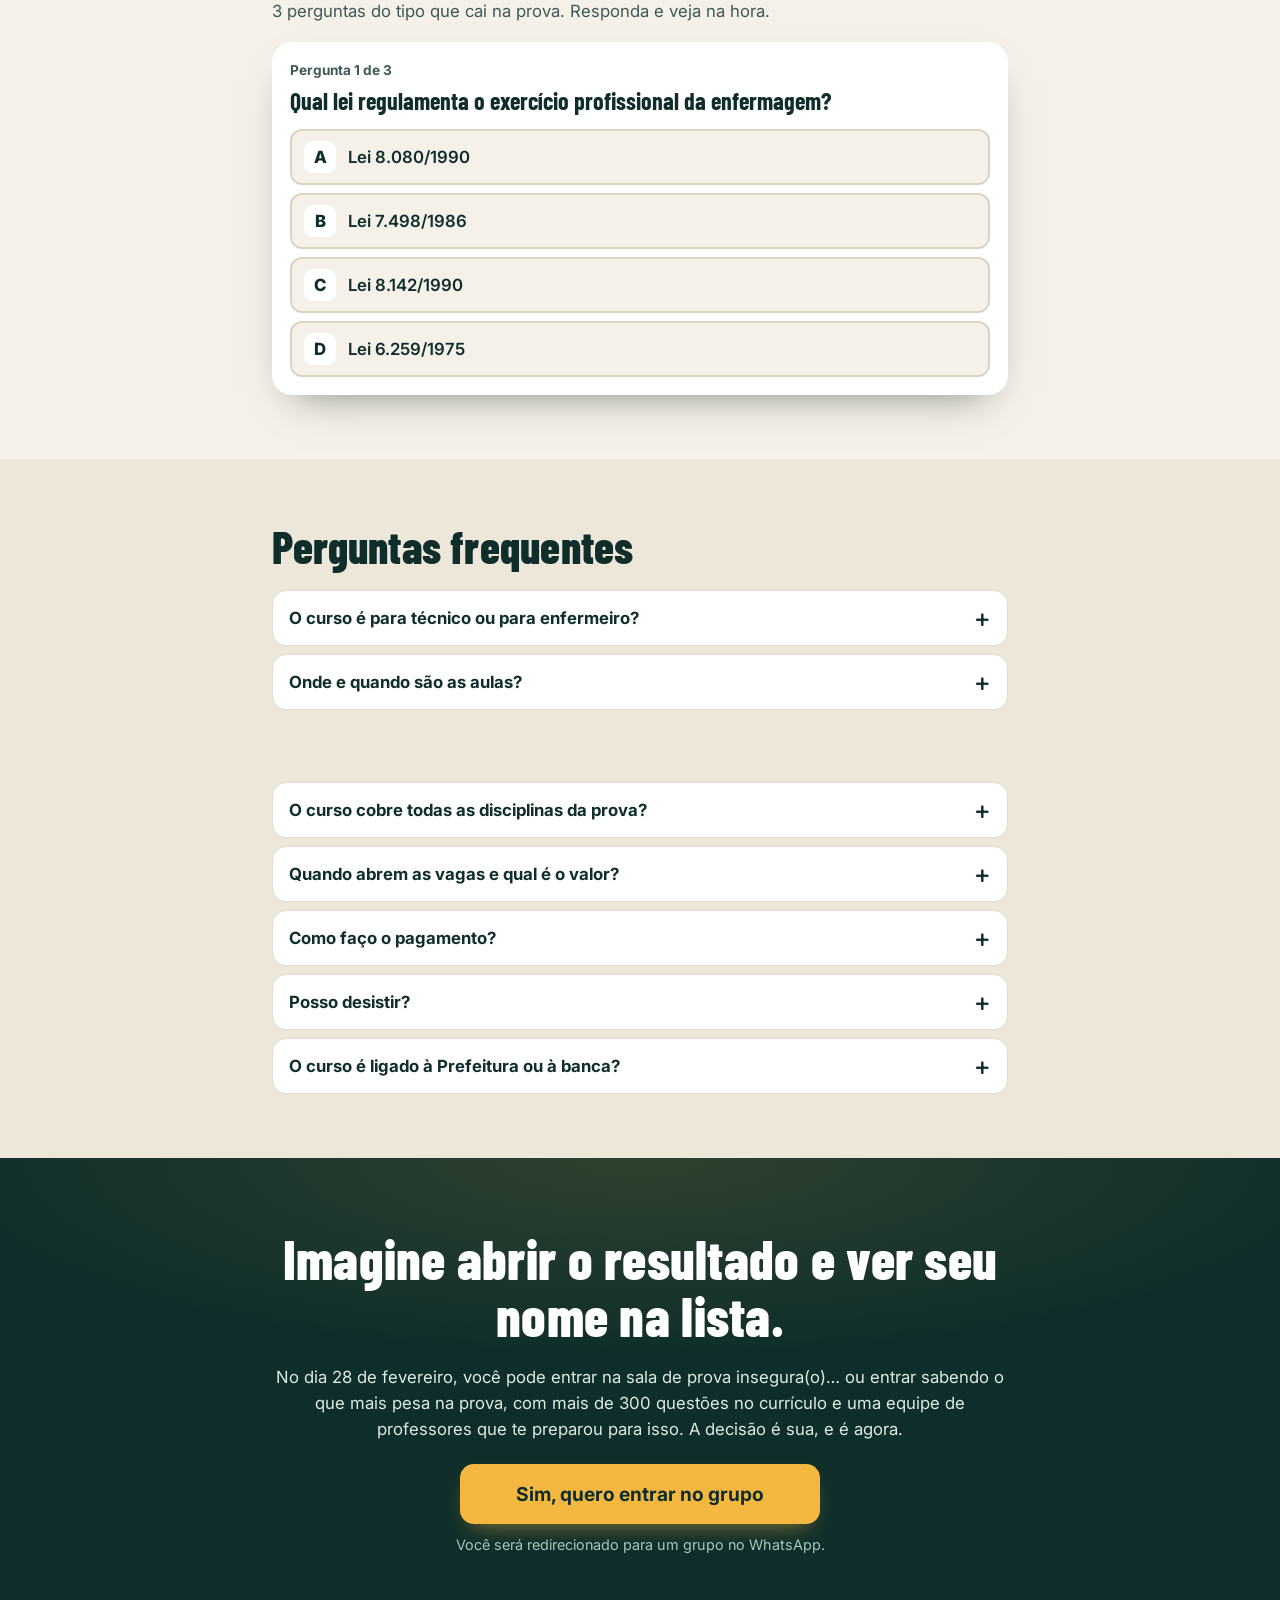
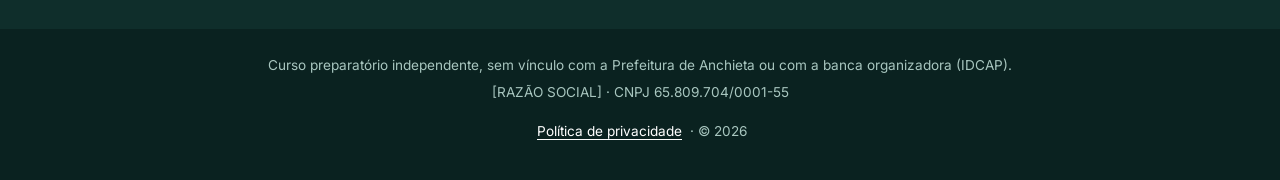
==== commit cb5440d0: "Aviso de inscricoes abertas ate 14/12/2026 e barra do topo mais clara - Aviso no topo: inscricoes do" ====
--- a/index.html
+++ b/index.html
@@ -29,11 +29,9 @@
 
 <!-- 0. Barra fixa no topo -->
 <div class="barra-topo" role="note">
-  <span>Prova em <strong>28/02/2027</strong></span>
+  <span>Prova<span class="so-desktop"> do concurso</span>: <strong>28/02/2027</strong></span>
   <span class="ponto" aria-hidden="true">·</span>
-  <span>Faltam <strong id="contador" aria-live="off">--</strong></span>
-  <span class="ponto so-desktop" aria-hidden="true">·</span>
-  <span class="so-desktop">Turma presencial</span>
+  <span>faltam <strong id="contador" aria-live="off">--</strong></span>
 </div>
 
 <main id="conteudo">
@@ -43,6 +41,7 @@
     <div class="caixa hero-grade">
       <div class="hero-texto">
         <p class="selo">Concurso Saúde · Prefeitura de Anchieta/ES · Edital nº 003/2026</p>
+        <p class="aviso-inscricoes" id="avisoInscricoes"><span class="ponto-vivo" aria-hidden="true"></span><span><strong>Inscrições do concurso abertas:</strong> encerram em 14/12/2026</span></p>
         <h1>Do plantão para o dia da prova: estude <span class="destaque">o que mais vale ponto</span>, com quem vive a enfermagem.</h1>
         <p class="sub">Preparatório presencial para <strong>Enfermeiros e Técnicos de Enfermagem</strong>: 6 aulas de 5 horas, focadas nas disciplinas que valem <strong>66 dos 100 pontos</strong> da prova, em que cada questão específica vale <strong>3,5 pontos</strong>.</p>
         <a class="botao botao-grande botao-brilho" data-cta="hero" href="https://chat.whatsapp.com/J3gs56NgzSqK2GQkw09Z9s?s=cl&amp;p=i&amp;mlu=4&amp;ilr=4&amp;iam=2" target="_blank" rel="noopener">
@@ -233,7 +232,7 @@
       <h2 id="t-prazos" class="revelar">Os prazos não esperam</h2>
       <ol class="linha-tempo anima-linha">
         <li class="revelar"><strong class="data">Dezembro</strong><span>Início das aulas</span></li>
-        <li class="revelar"><strong class="data">14/12</strong><span>Fim das inscrições do concurso (site do IDCAP)</span></li>
+        <li class="revelar"><strong class="data">14/12/2026</strong><span>Fim das inscrições do concurso (site do IDCAP)</span></li>
         <li class="revelar"><strong class="data">28/02/2027</strong><span>Prova</span></li>
       </ol>
       <p class="agitacao agitacao-escura revelar">Cada semana sem estudar com método é uma semana a menos até a prova. A turma é presencial e as vagas na sala são limitadas.</p>
--- a/styles.css
+++ b/styles.css
@@ -344,6 +344,7 @@
 .hero-texto > :nth-child(3) { animation-delay: .3s; }
 .hero-texto > :nth-child(4) { animation-delay: .45s; }
 .hero-texto > :nth-child(5) { animation-delay: .55s; }
+.hero-texto > :nth-child(6) { animation-delay: .65s; }
 .hero-resumo { animation-delay: .4s; }
 .hero-resumo li { animation: subir .6s ease both; }
 .hero-resumo li:nth-child(1) { animation-delay: .6s; }
@@ -420,3 +421,8 @@
   a.botao[data-cta]:not([data-cta="barra-celular"]) { display: flex; width: fit-content; margin-inline: auto; }
   .hero-texto .micro { text-align: center; }
 }
+
+/* Aviso: inscrições do concurso abertas */
+.aviso-inscricoes { display: flex; align-items: center; gap: 10px; width: fit-content; margin: 10px 0 16px; padding: 8px 14px; border-radius: 99px; background: rgba(34, 197, 94, .12); border: 1px solid rgba(34, 197, 94, .5); color: #DCEAE6; font-size: .9rem; line-height: 1.3; }
+.aviso-inscricoes strong { color: #86EFAC; }
+.aviso-inscricoes .ponto-vivo { flex: none; background: var(--verde, #22C55E); }
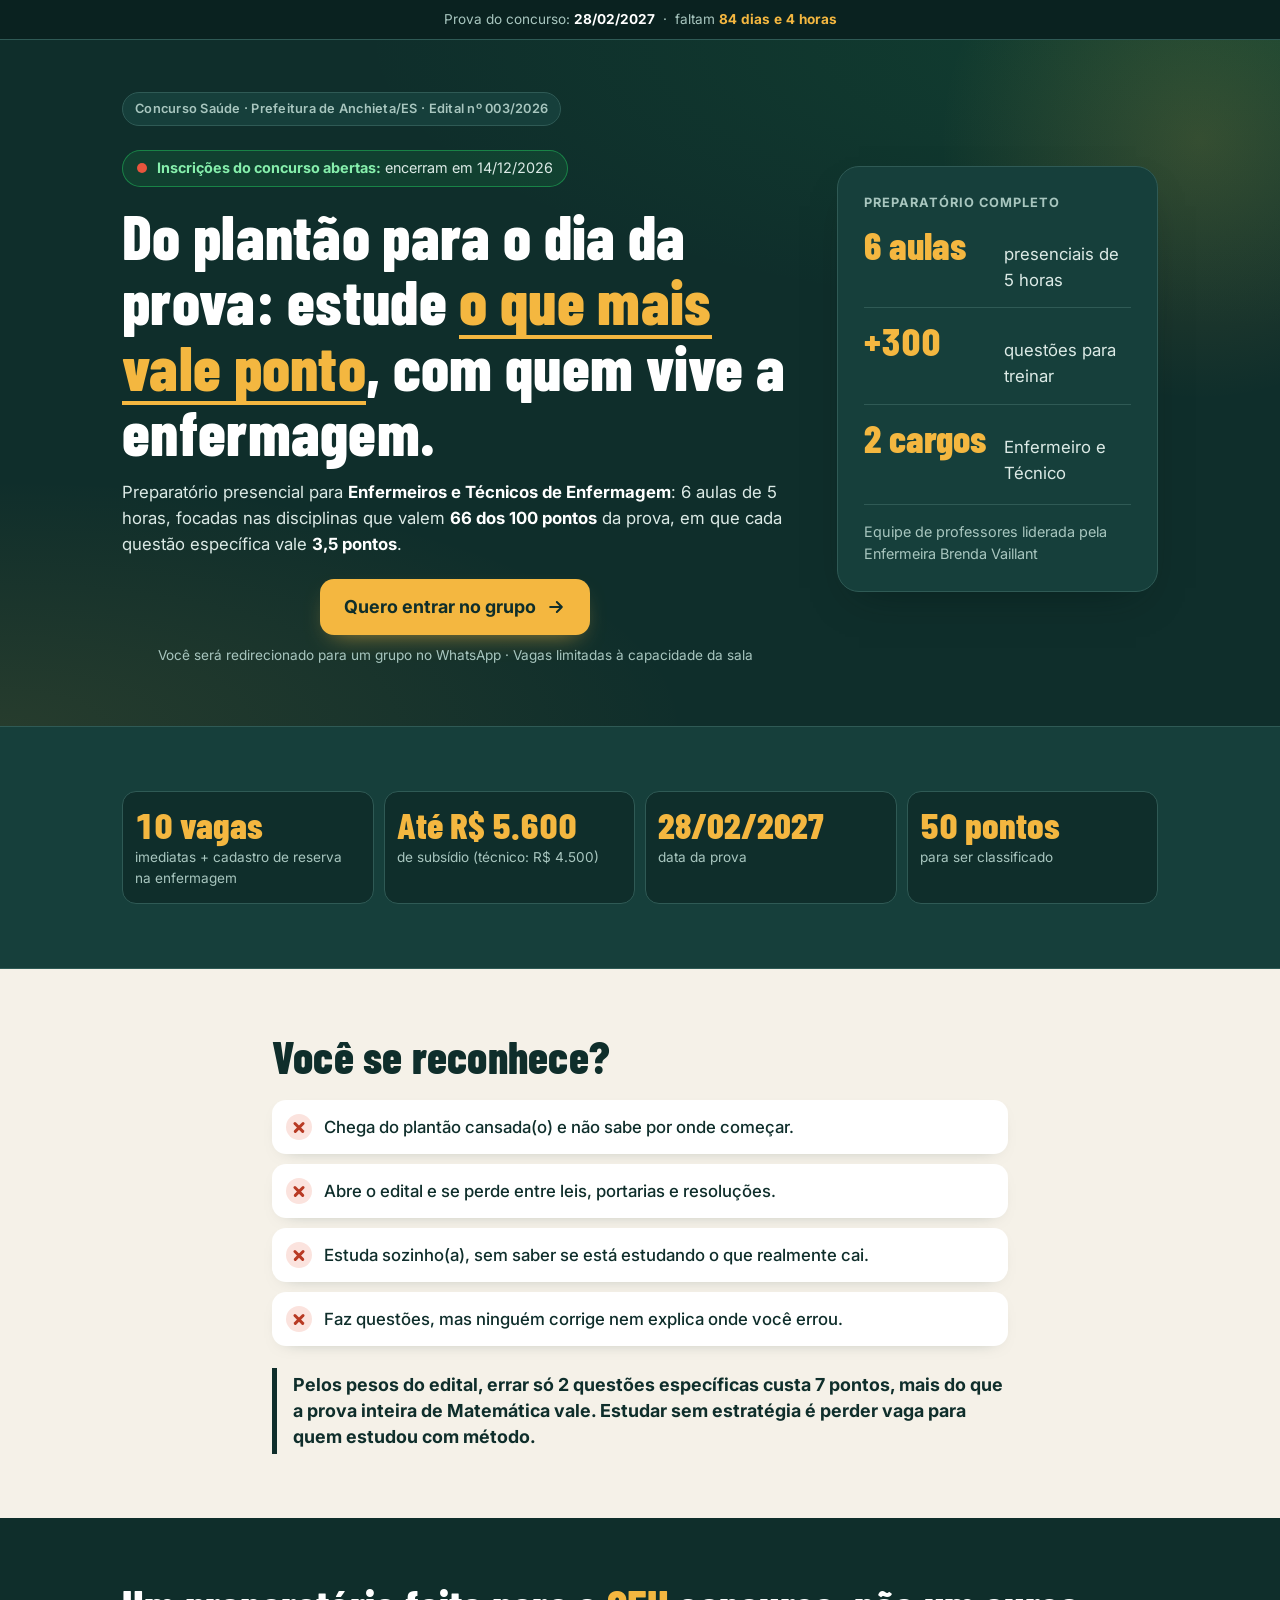
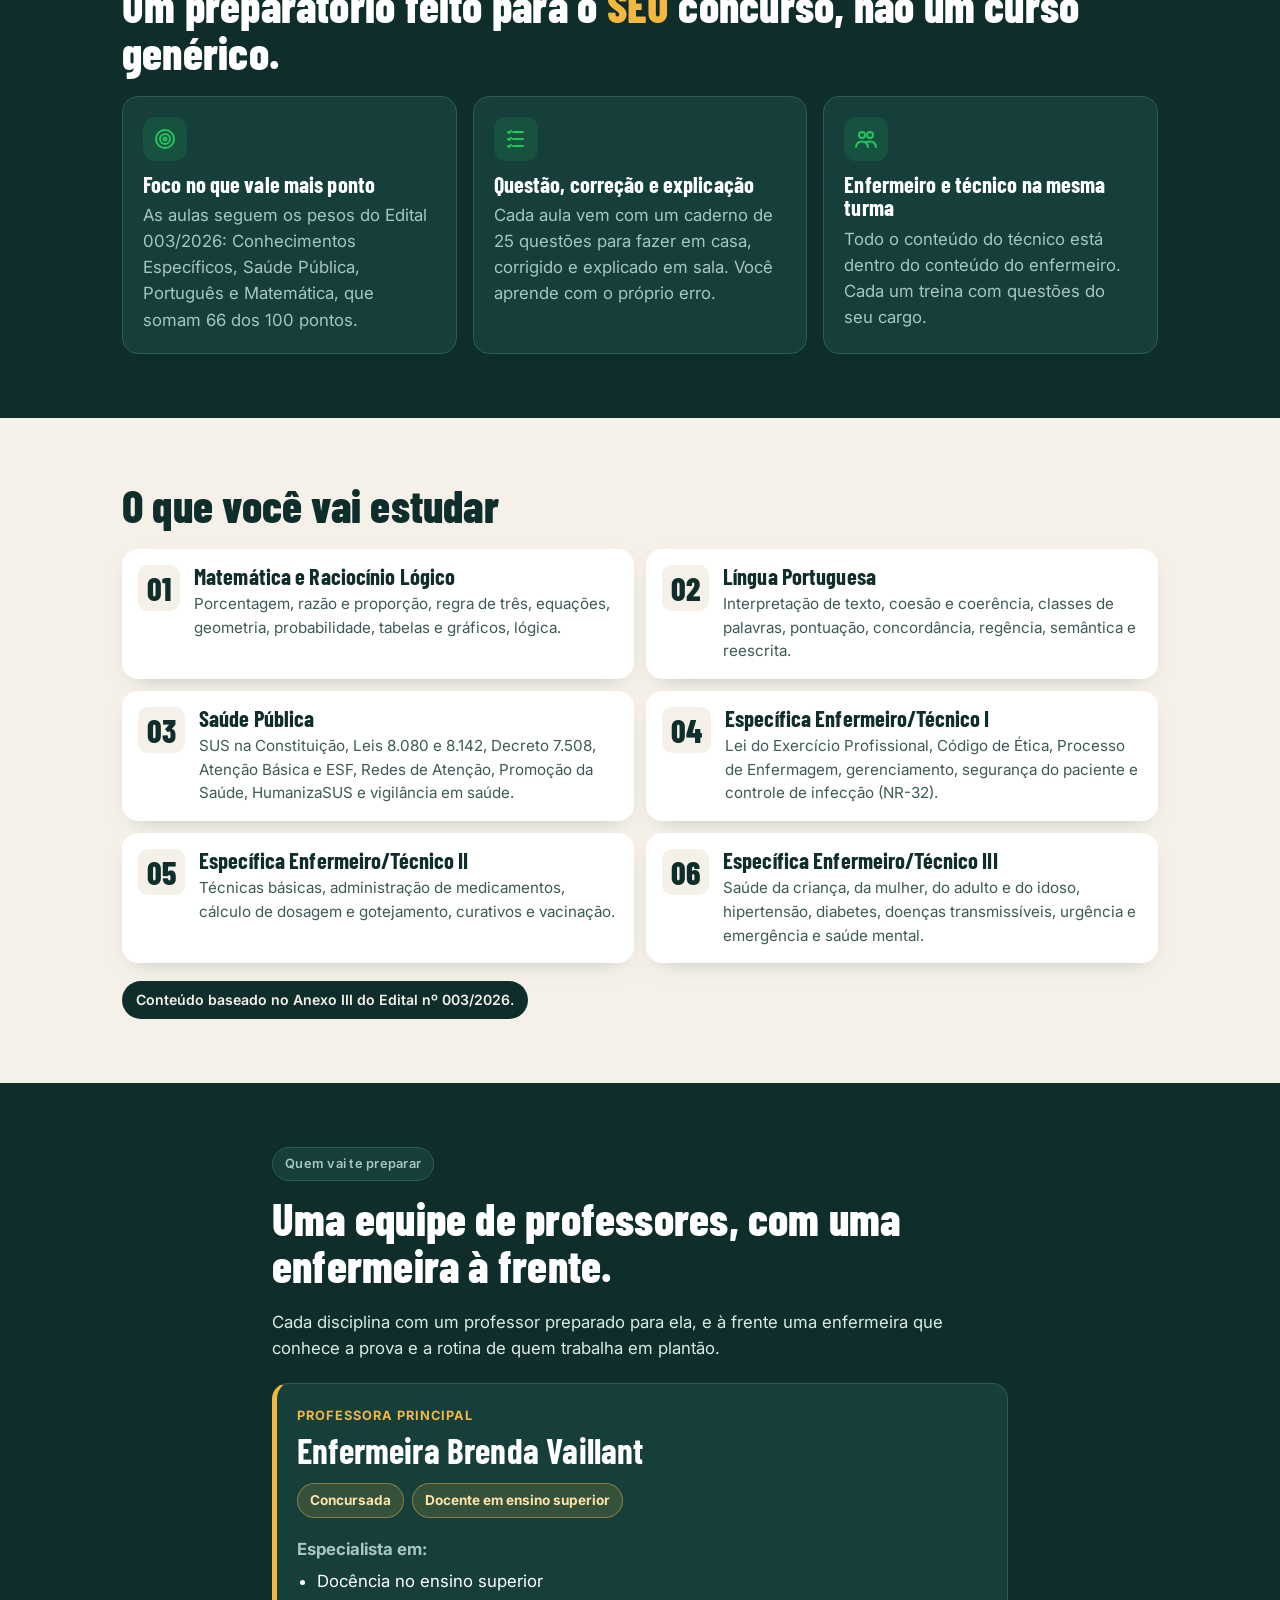
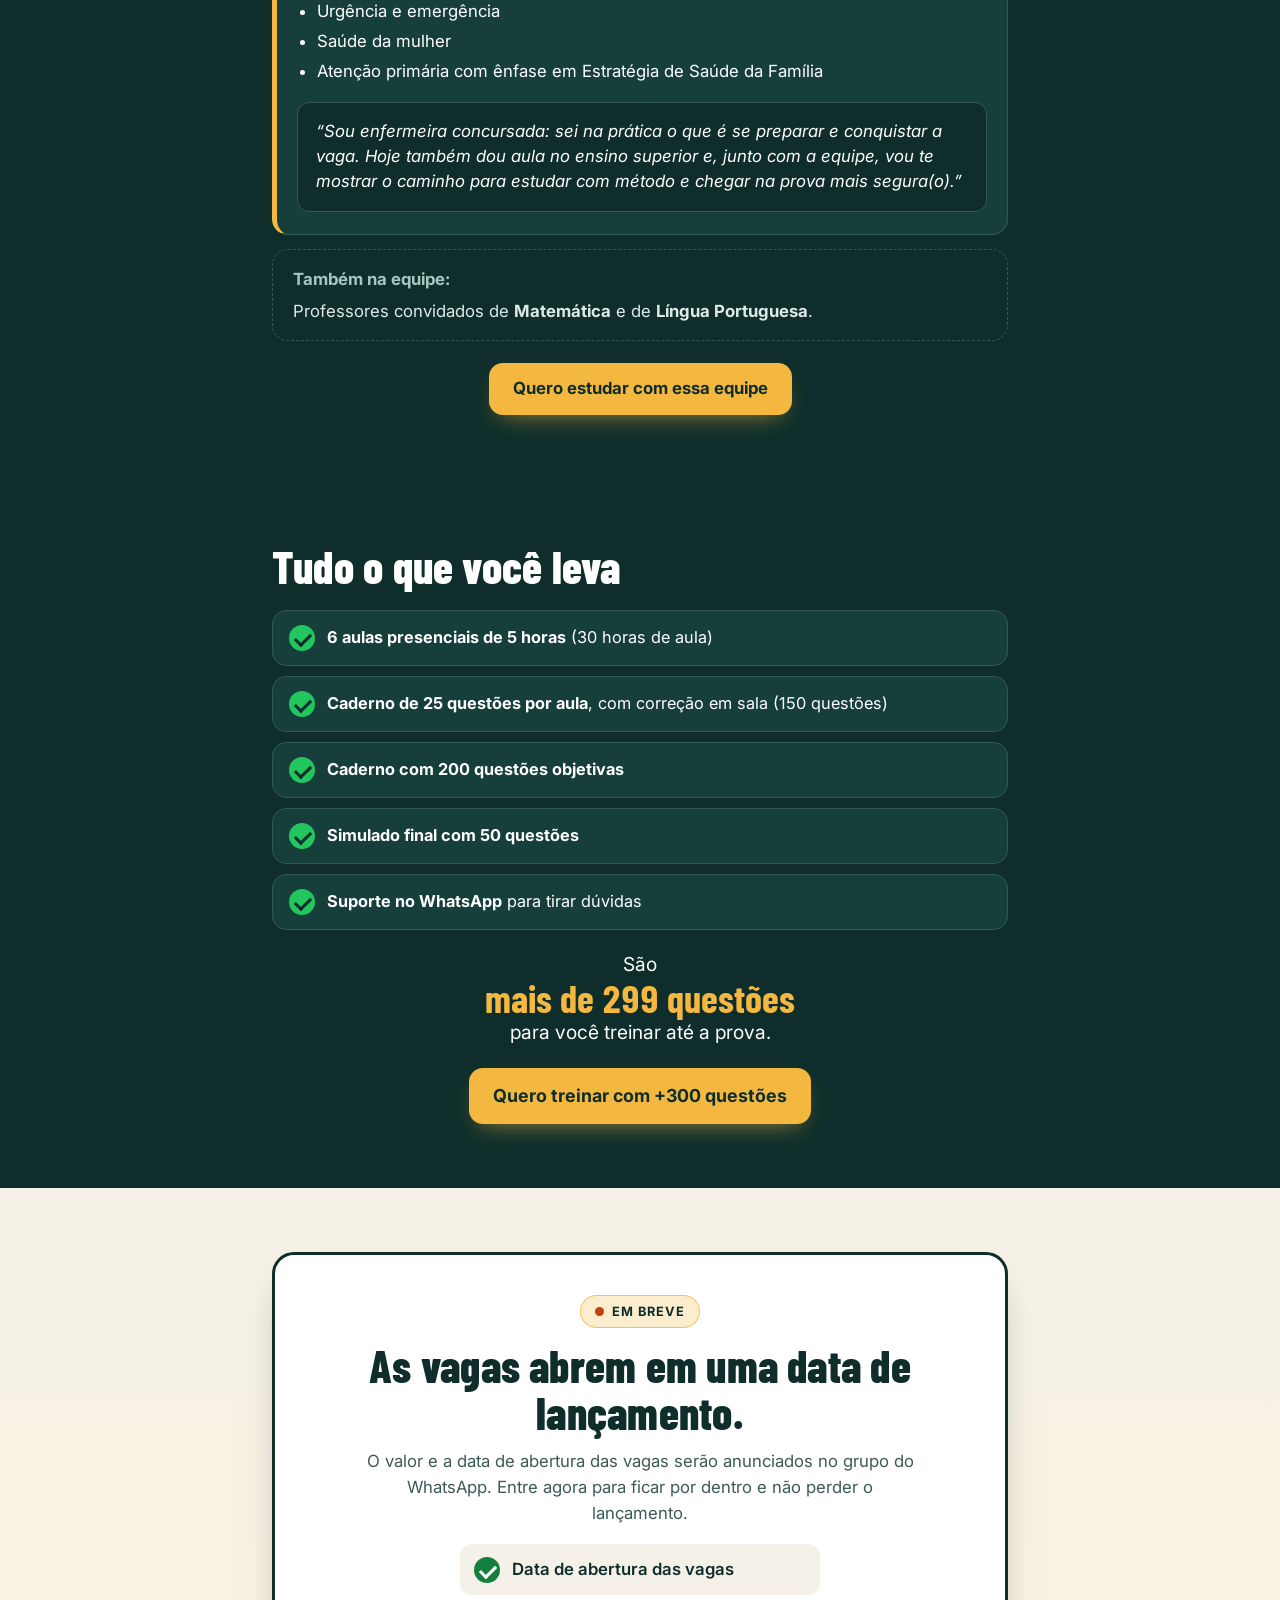
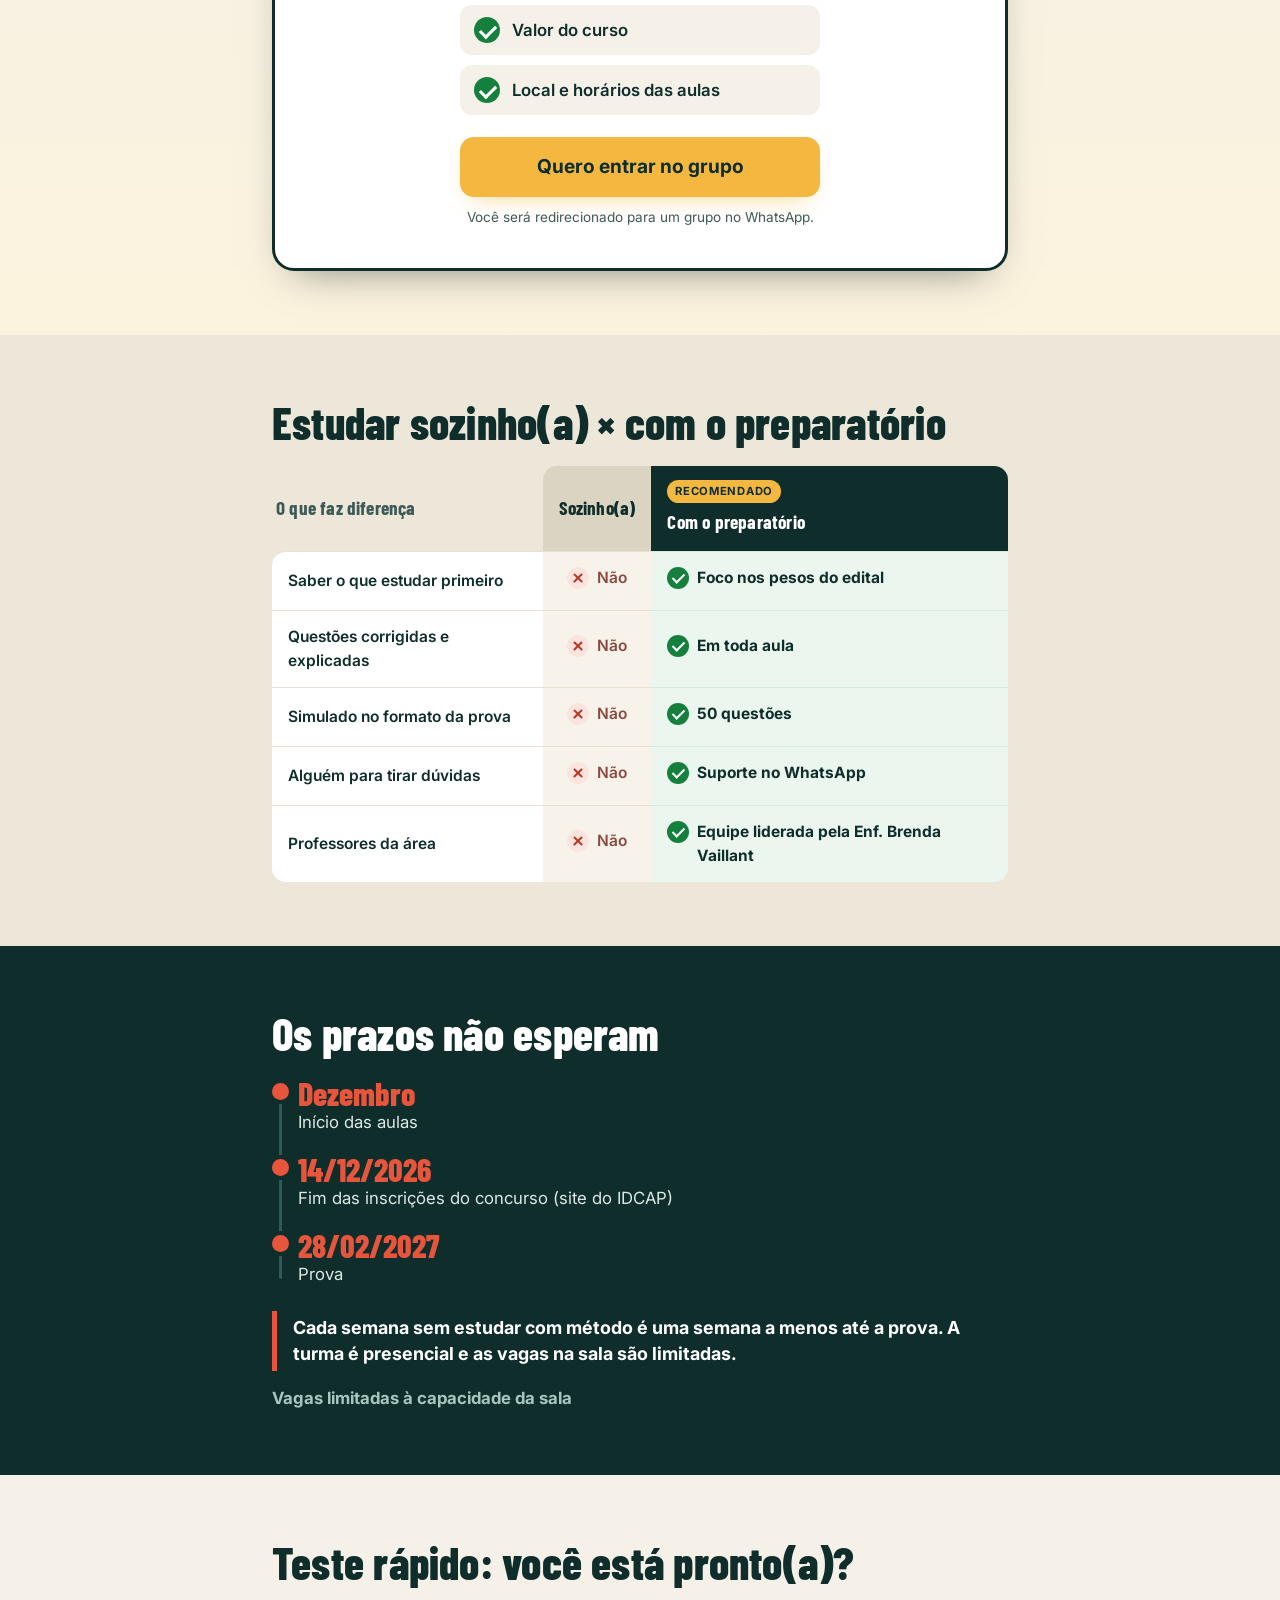
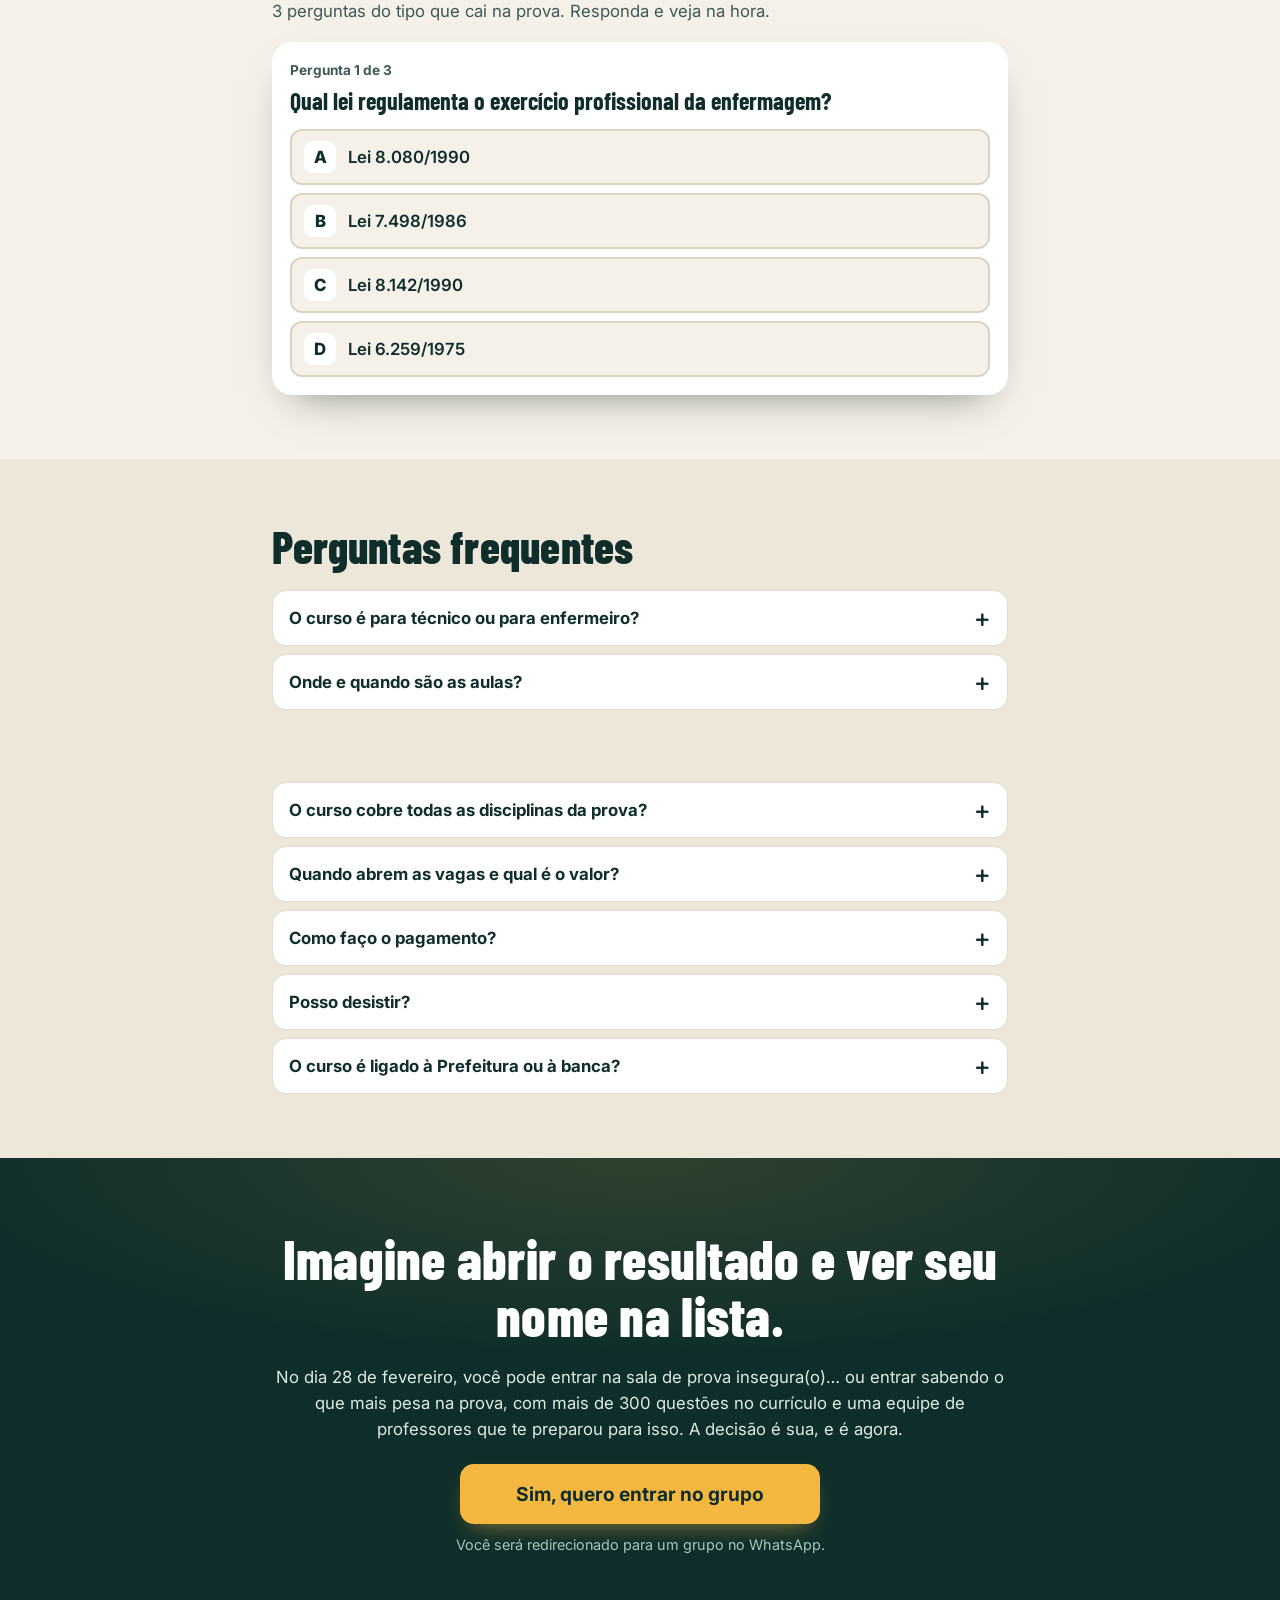
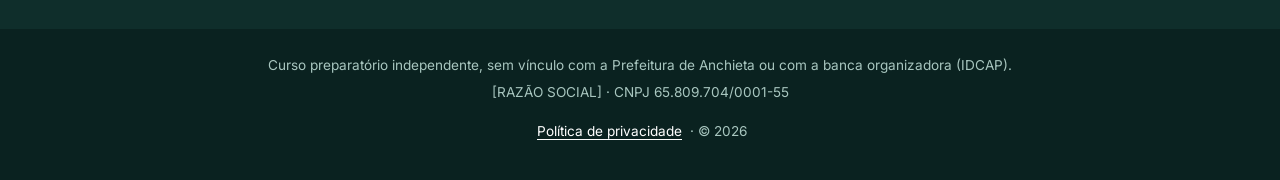
==== commit a232d815: "Ponto vermelho piscando no aviso de inscricoes e versao nos arquivos CSS/JS - Aviso de inscricoes co" ====
--- a/index.html
+++ b/index.html
@@ -21,7 +21,7 @@
 <link rel="preconnect" href="https://fonts.googleapis.com">
 <link rel="preconnect" href="https://fonts.gstatic.com" crossorigin>
 <link href="https://fonts.googleapis.com/css2?family=Barlow+Condensed:wght@700;800&family=Inter:wght@400;500;600;700&display=swap" rel="stylesheet">
-<link rel="stylesheet" href="styles.css">
+<link rel="stylesheet" href="styles.css?v=202611181327">
 </head>
 <body>
 <a class="pular" href="#conteudo">Pular para o conteúdo</a>
@@ -294,6 +294,6 @@
   <a class="botao" data-cta="barra-celular" href="https://chat.whatsapp.com/J3gs56NgzSqK2GQkw09Z9s?s=cl&amp;p=i&amp;mlu=4&amp;ilr=4&amp;iam=2" target="_blank" rel="noopener" tabindex="-1">Entrar no grupo</a>
 </div>
 
-<script src="script.js"></script>
+<script src="script.js?v=202611181327"></script>
 </body>
 </html>
--- a/styles.css
+++ b/styles.css
@@ -425,4 +425,5 @@
 /* Aviso: inscrições do concurso abertas */
 .aviso-inscricoes { display: flex; align-items: center; gap: 10px; width: fit-content; margin: 10px 0 16px; padding: 8px 14px; border-radius: 99px; background: rgba(34, 197, 94, .12); border: 1px solid rgba(34, 197, 94, .5); color: #DCEAE6; font-size: .9rem; line-height: 1.3; }
 .aviso-inscricoes strong { color: #86EFAC; }
-.aviso-inscricoes .ponto-vivo { flex: none; background: var(--verde, #22C55E); }
+.aviso-inscricoes .ponto-vivo { flex: none; width: 10px; height: 10px; background: var(--coral, #E8553D); box-shadow: 0 0 0 0 rgba(232, 85, 61, .6); animation: vivo 1.2s ease-in-out infinite, onda-vermelha 1.6s ease-out infinite; }
+@keyframes onda-vermelha { 0% { box-shadow: 0 0 0 0 rgba(232, 85, 61, .6); } 100% { box-shadow: 0 0 0 8px rgba(232, 85, 61, 0); } }
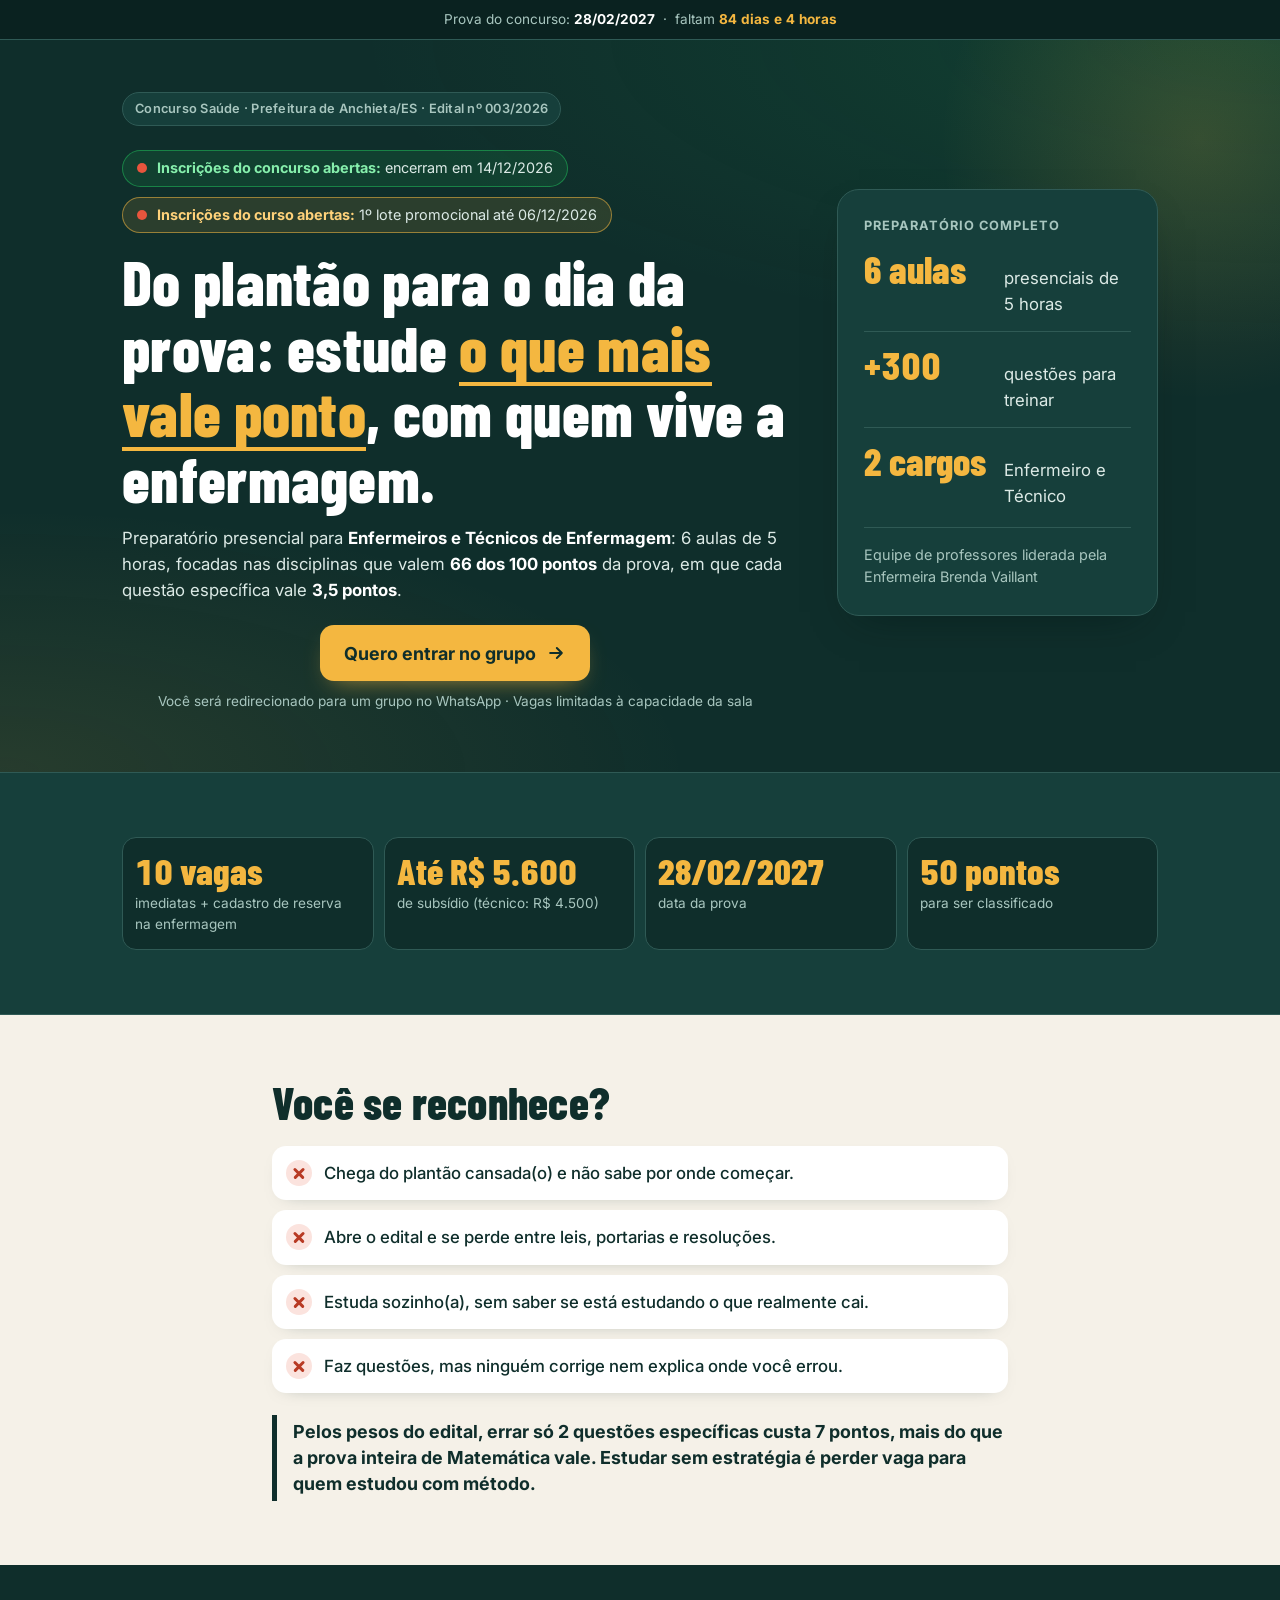
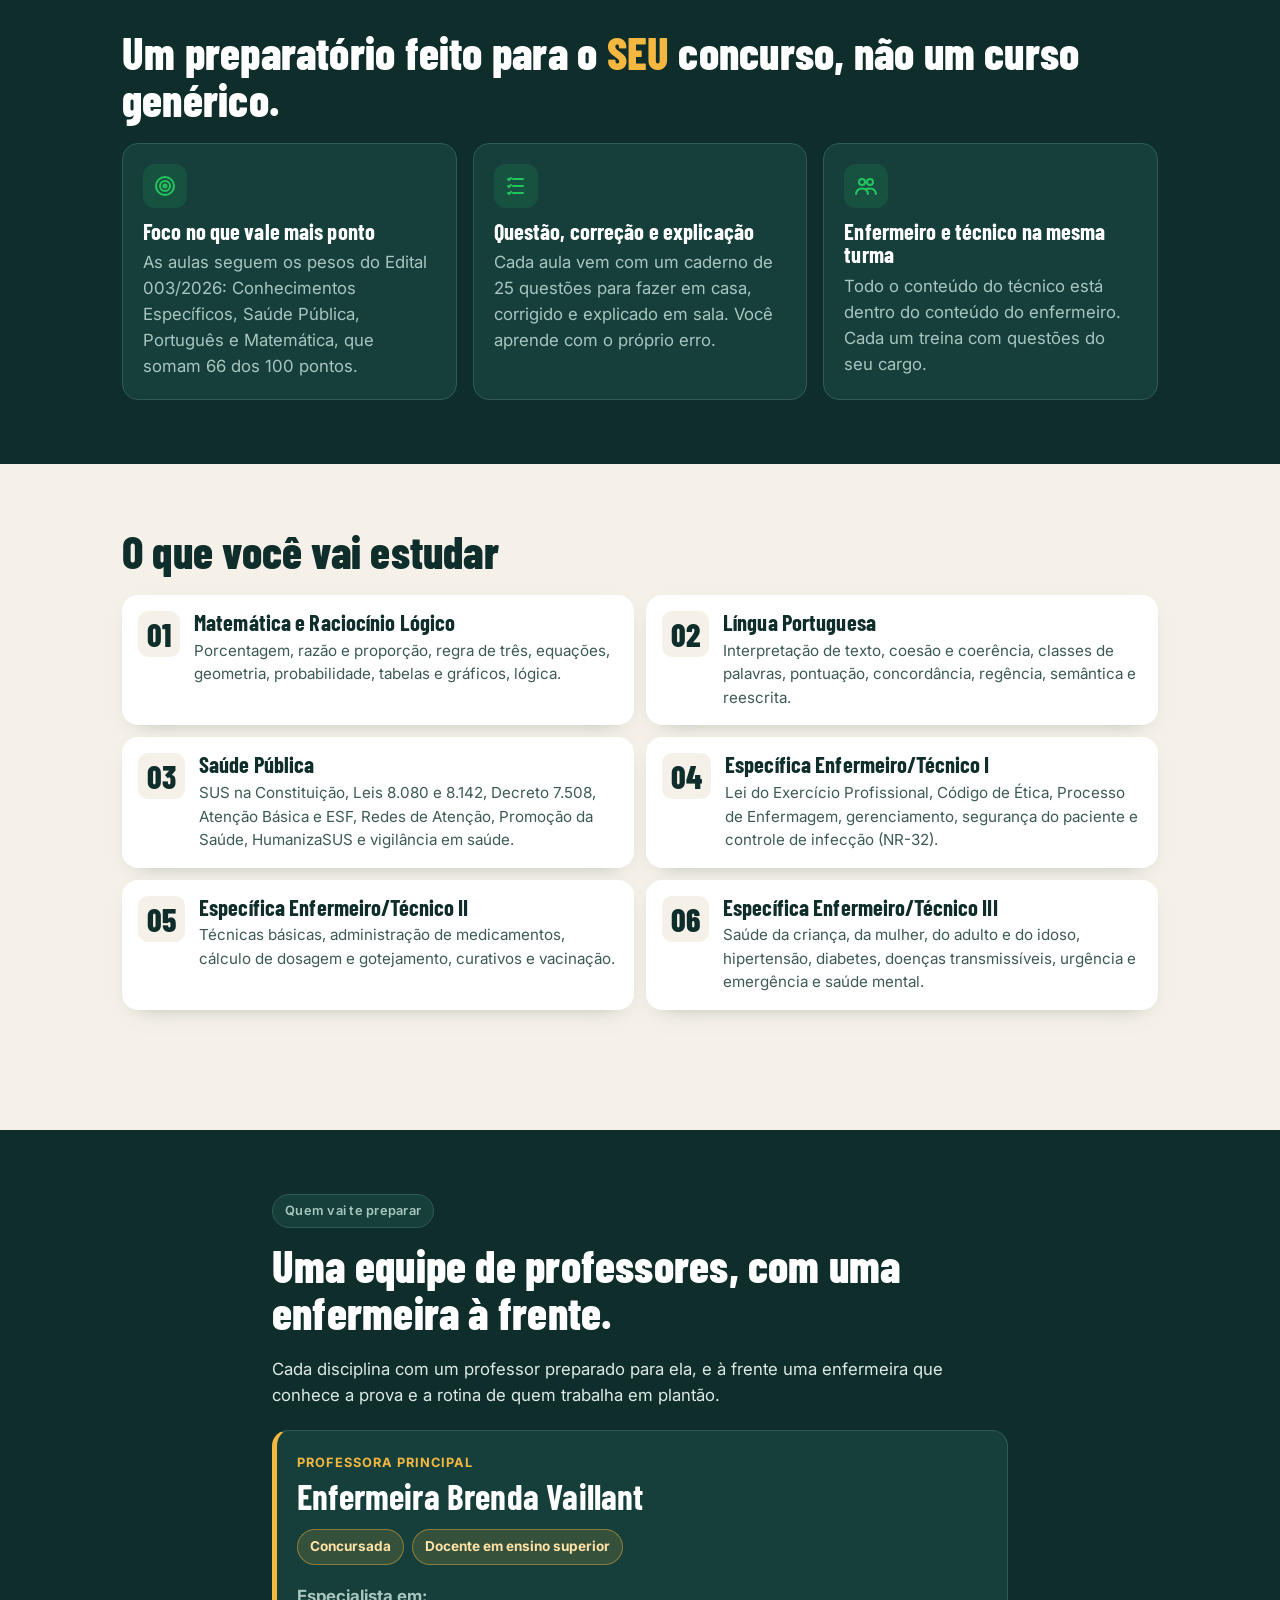
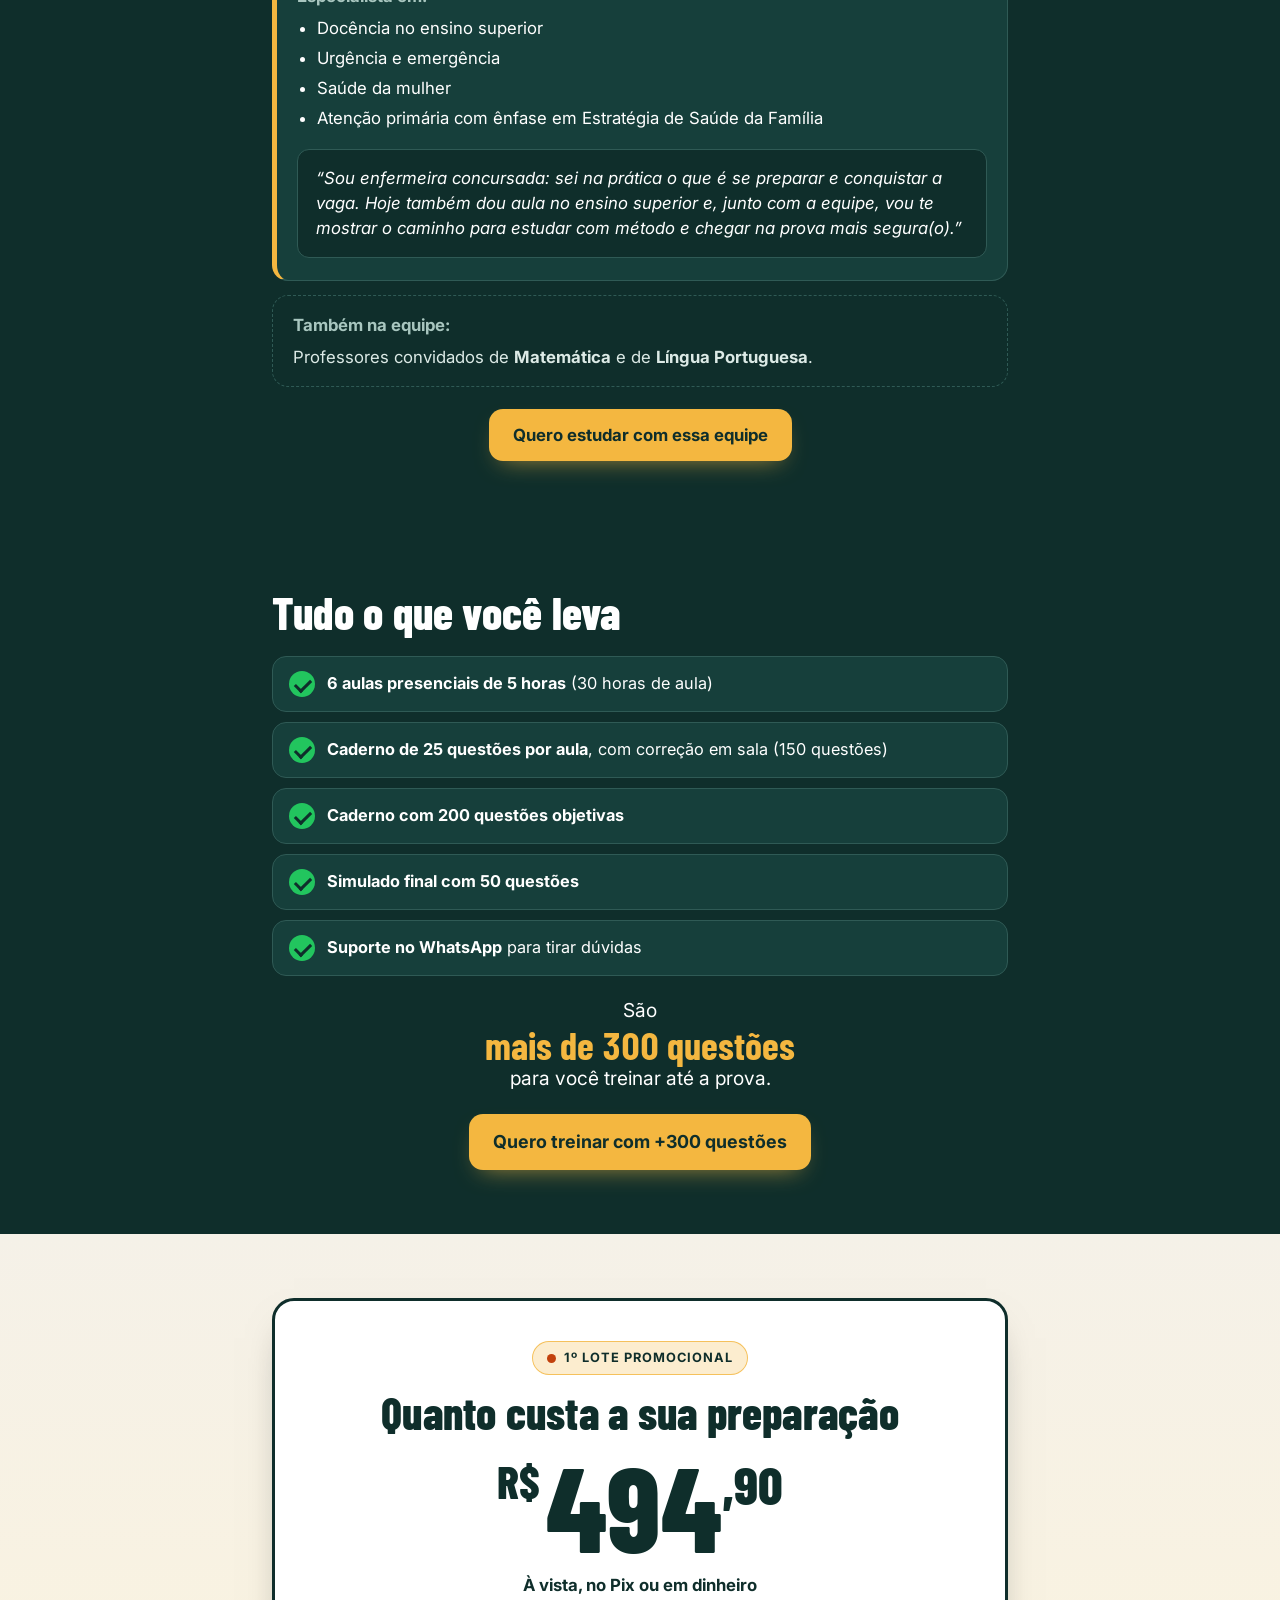
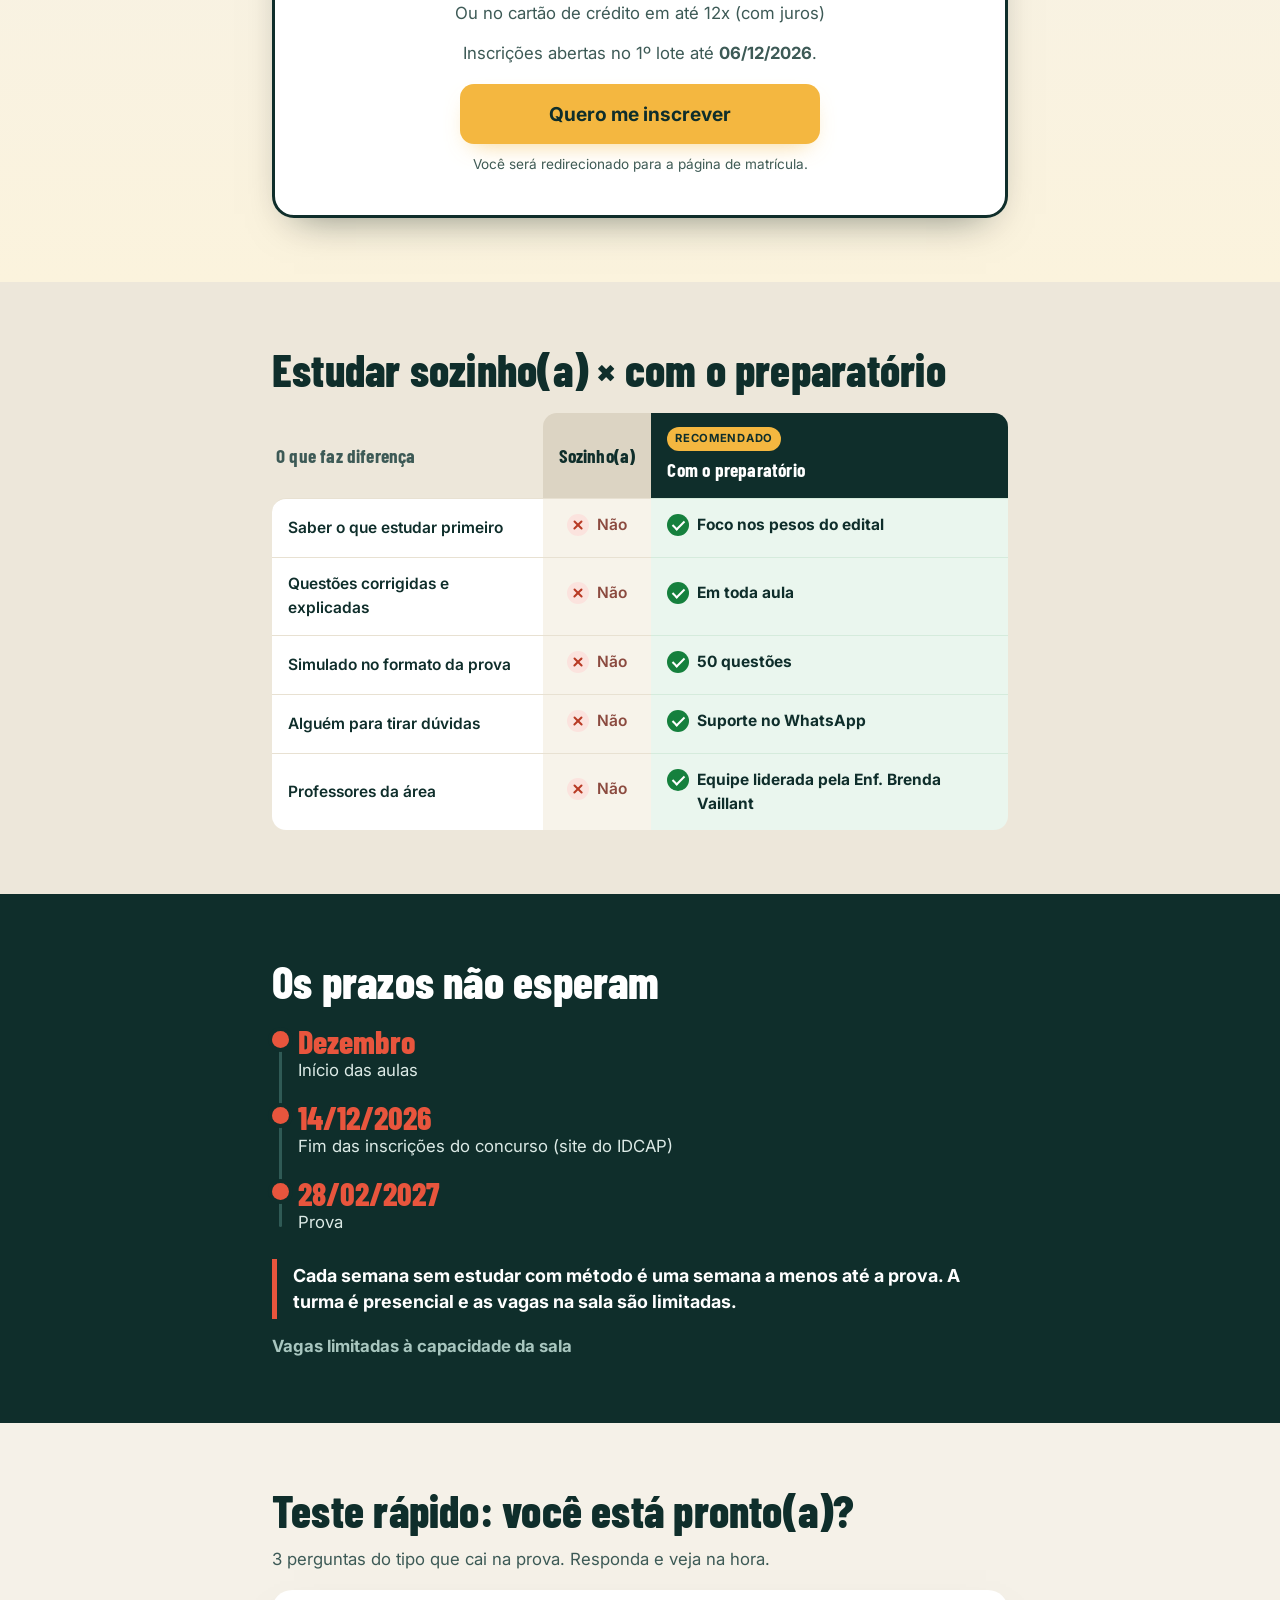
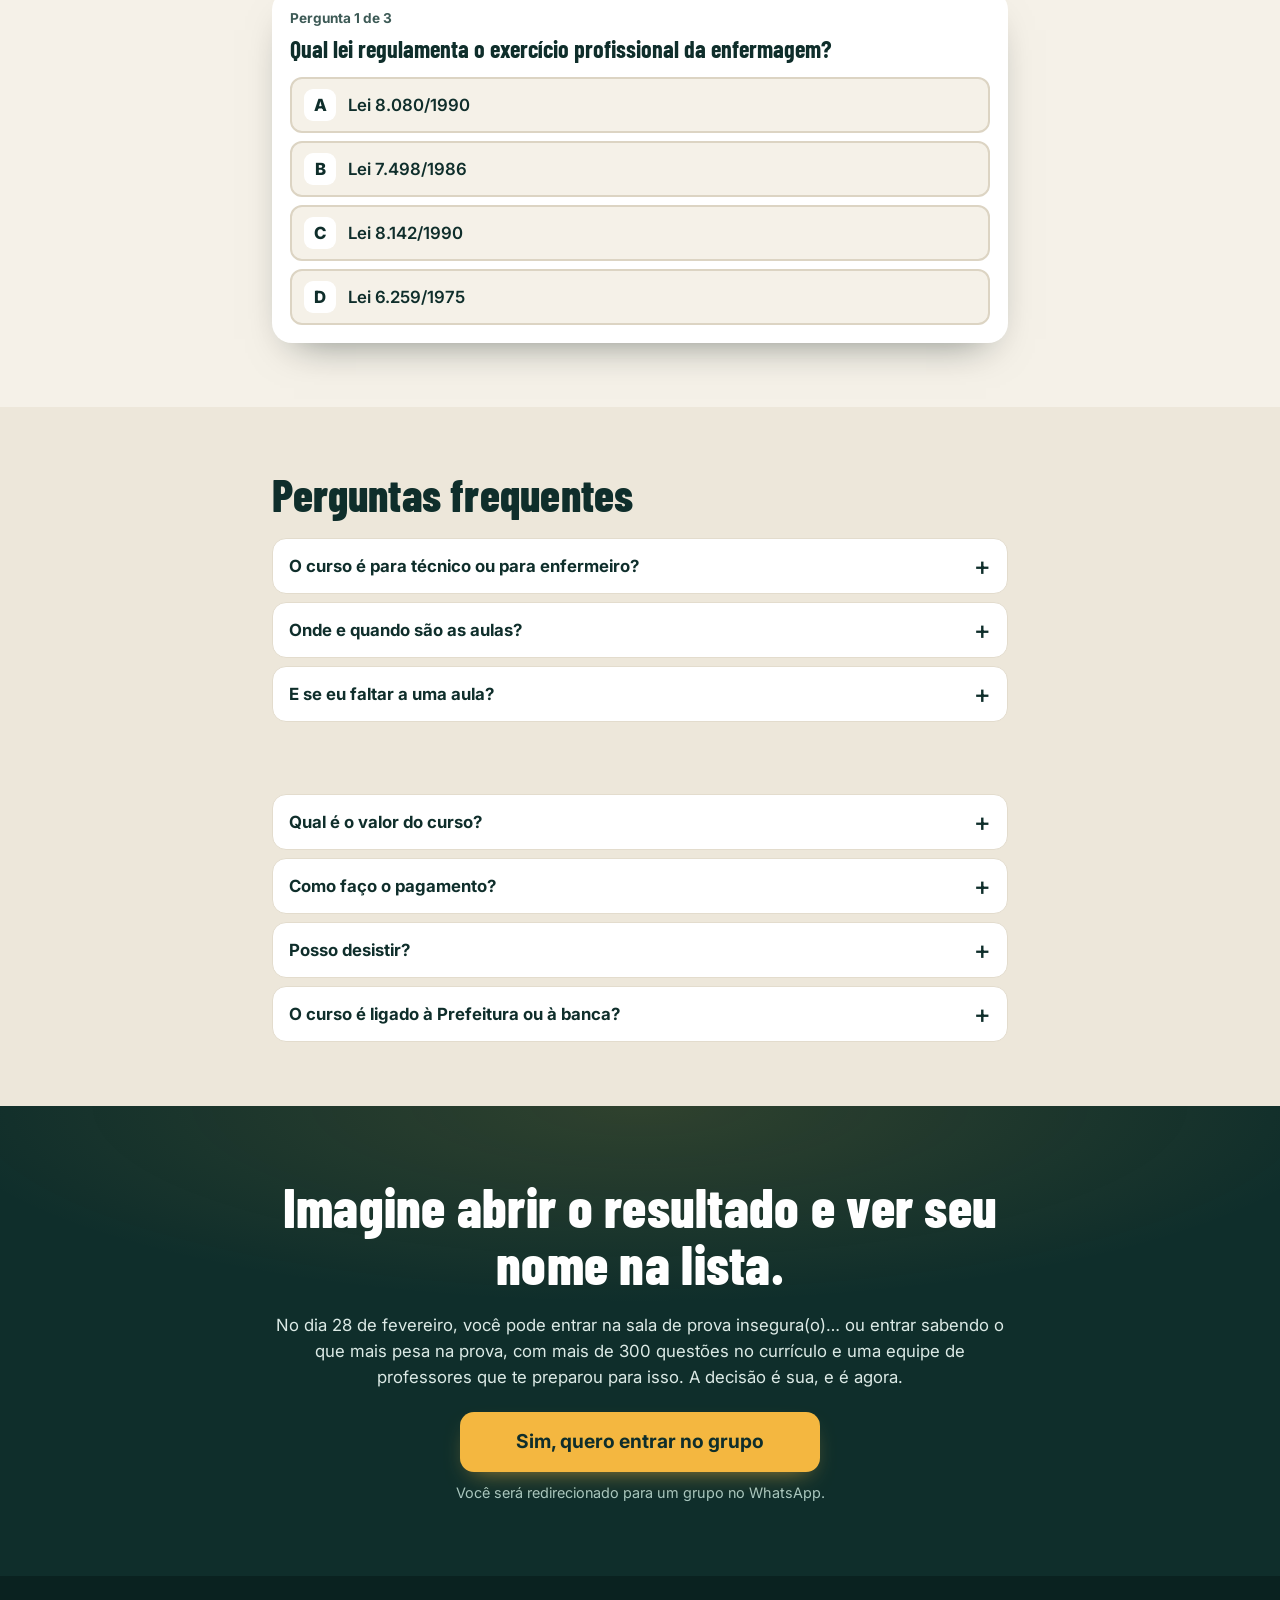
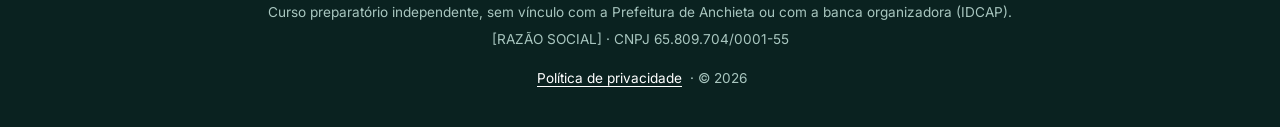
==== commit d5ff903c: "Valor do curso, 1o lote ate 06/12/2026 e link da matricula - Secao do valor: R$ 494,90 a vista (Pix " ====
--- a/index.html
+++ b/index.html
@@ -21,7 +21,7 @@
 <link rel="preconnect" href="https://fonts.googleapis.com">
 <link rel="preconnect" href="https://fonts.gstatic.com" crossorigin>
 <link href="https://fonts.googleapis.com/css2?family=Barlow+Condensed:wght@700;800&family=Inter:wght@400;500;600;700&display=swap" rel="stylesheet">
-<link rel="stylesheet" href="styles.css?v=202611181327">
+<link rel="stylesheet" href="styles.css?v=202611251302">
 </head>
 <body>
 <a class="pular" href="#conteudo">Pular para o conteúdo</a>
@@ -42,6 +42,7 @@
       <div class="hero-texto">
         <p class="selo">Concurso Saúde · Prefeitura de Anchieta/ES · Edital nº 003/2026</p>
         <p class="aviso-inscricoes" id="avisoInscricoes"><span class="ponto-vivo" aria-hidden="true"></span><span><strong>Inscrições do concurso abertas:</strong> encerram em 14/12/2026</span></p>
+        <p class="aviso-inscricoes aviso-lote" data-lote><span class="ponto-vivo" aria-hidden="true"></span><span><strong>Inscrições do curso abertas:</strong> 1º lote promocional até <span data-texto="fimLote">06/12/2026</span></span></p>
         <h1>Do plantão para o dia da prova: estude <span class="destaque">o que mais vale ponto</span>, com quem vive a enfermagem.</h1>
         <p class="sub">Preparatório presencial para <strong>Enfermeiros e Técnicos de Enfermagem</strong>: 6 aulas de 5 horas, focadas nas disciplinas que valem <strong>66 dos 100 pontos</strong> da prova, em que cada questão específica vale <strong>3,5 pontos</strong>.</p>
         <a class="botao botao-grande botao-brilho" data-cta="hero" href="https://chat.whatsapp.com/J3gs56NgzSqK2GQkw09Z9s?s=cl&amp;p=i&amp;mlu=4&amp;ilr=4&amp;iam=2" target="_blank" rel="noopener">
@@ -185,20 +186,18 @@
     </div>
   </section>
 
-  <!-- 9. Lançamento: o valor só será divulgado na data de lançamento -->
-  <section class="secao clara lancamento" id="lancamento" aria-labelledby="t-lancamento">
+  <!-- 9. Valor do curso -->
+  <section class="secao clara lancamento" id="investimento" aria-labelledby="t-preco">
     <div class="caixa estreita">
       <div class="lancamento-card revelar">
-        <p class="lancamento-selo"><span class="ponto-vivo" aria-hidden="true"></span>Em breve</p>
-        <h2 id="t-lancamento">As vagas abrem em uma data de lançamento.</h2>
-        <p class="lancamento-texto">O valor e a data de abertura das vagas serão anunciados no grupo do WhatsApp. Entre agora para ficar por dentro e não perder o lançamento.</p>
-        <ul class="lancamento-lista">
-          <li><span class="check" aria-hidden="true"></span>Data de abertura das vagas</li>
-          <li><span class="check" aria-hidden="true"></span>Valor do curso</li>
-          <li><span class="check" aria-hidden="true"></span>Local e horários das aulas</li>
-        </ul>
-        <a class="botao botao-gigante botao-brilho" data-cta="lancamento" href="https://chat.whatsapp.com/J3gs56NgzSqK2GQkw09Z9s?s=cl&amp;p=i&amp;mlu=4&amp;ilr=4&amp;iam=2" target="_blank" rel="noopener">Quero entrar no grupo</a>
-        <p class="micro micro-escuro">Você será redirecionado para um grupo no WhatsApp.</p>
+        <p class="lancamento-selo" data-lote><span class="ponto-vivo" aria-hidden="true"></span>1º lote promocional</p>
+        <h2 id="t-preco">Quanto custa a sua preparação</h2>
+        <p class="preco"><span class="moeda">R$</span><span data-texto="precoInteiro">494</span><span class="centavos" data-texto="precoCentavos">,90</span></p>
+        <p class="parcelas" data-texto="aVista">À vista, no Pix ou em dinheiro</p>
+        <p class="parcelas-cartao" data-texto="parcelamento">Ou no cartão de crédito em até 12x (com juros)</p>
+        <p class="lancamento-texto" data-lote>Inscrições abertas no 1º lote até <strong data-texto="fimLote">06/12/2026</strong>.</p>
+        <a class="botao botao-gigante botao-brilho" data-cta="preco" href="https://script.google.com/macros/s/AKfycbxgiasctq3Oh_xgySZvMTWe5_PsK639J1LW0L-Saj3h3viDIr4I2dctkKlDgc1qiE6q/exec?pagina=matricula" target="_blank" rel="noopener">Quero me inscrever</a>
+        <p class="micro micro-escuro">Você será redirecionado para a página de matrícula.</p>
       </div>
     </div>
   </section>
@@ -260,8 +259,8 @@
         <details class="revelar"><summary>Onde e quando são as aulas?</summary><p><span data-texto="local">O local ainda será definido</span>. <span data-texto="inicio">As aulas serão iniciadas em dezembro</span>, e <span data-texto="horarios">os horários serão combinados no grupo da turma</span>.</p></details>
         <details class="revelar"><summary>E se eu faltar a uma aula?</summary><p>A aula perdida não é reposta presencialmente.</p></details>
         <details class="revelar"><summary>O curso cobre todas as disciplinas da prova?</summary><p>As 6 aulas cobrem Matemática, Português, Saúde Pública e Conhecimentos Específicos, que somam 66 dos 100 pontos. Noções de Administração Pública, Conhecimentos Locais e Conhecimentos Gerais não fazem parte das aulas e devem ser estudados à parte.</p></details>
-        <details class="revelar"><summary>Quando abrem as vagas e qual é o valor?</summary><p>O valor e a data de abertura das vagas serão anunciados no grupo do WhatsApp, no lançamento do curso.</p></details>
-        <details class="revelar"><summary>Como faço o pagamento?</summary><p data-texto="formasPagamento">Dinheiro, Pix ou cartão de crédito em até 10x (com juros).</p></details>
+        <details class="revelar"><summary>Qual é o valor do curso?</summary><p>O curso custa <span data-texto="preco">R$ 494,90</span> à vista, no Pix ou em dinheiro. No cartão de crédito, em até 12x, há juros.<span data-lote> As inscrições do 1º lote promocional vão até <span data-texto="fimLote">06/12/2026</span>.</span></p></details>
+        <details class="revelar"><summary>Como faço o pagamento?</summary><p data-texto="formasPagamento">Pix ou dinheiro, à vista, ou cartão de crédito em até 12x (com juros).</p></details>
         <details class="revelar"><summary>Posso desistir?</summary><p>Sim. Se você cancelar em até 7 dias após a compra, recebe o seu dinheiro de volta.</p></details>
         <details class="revelar"><summary>O curso é ligado à Prefeitura ou à banca?</summary><p>Não. É um curso preparatório independente.</p></details>
       </div>
@@ -290,10 +289,10 @@
 
 <!-- Barra fixa no celular -->
 <div class="barra-celular" id="barraCelular" aria-hidden="true">
-  <span class="barra-texto">Lançamento<br>em breve</span>
+  <span class="barra-texto barra-preco"><span data-texto="preco">R$ 494,90</span><small>à vista</small></span>
   <a class="botao" data-cta="barra-celular" href="https://chat.whatsapp.com/J3gs56NgzSqK2GQkw09Z9s?s=cl&amp;p=i&amp;mlu=4&amp;ilr=4&amp;iam=2" target="_blank" rel="noopener" tabindex="-1">Entrar no grupo</a>
 </div>
 
-<script src="script.js?v=202611181327"></script>
+<script src="script.js?v=202611251302"></script>
 </body>
 </html>
--- a/styles.css
+++ b/styles.css
@@ -169,10 +169,12 @@
 @keyframes vivo { 50% { opacity: .25; } }
 .lancamento-card h2 { margin-bottom: 12px; }
 .lancamento-texto { color: var(--texto-claro-2); font-size: 1.05rem; max-width: 560px; margin: 0 auto 18px; }
-.lancamento-lista { list-style: none; margin: 0 auto 22px; padding: 0; display: grid; gap: 10px; max-width: 360px; text-align: left; }
-.lancamento-lista li { display: flex; align-items: center; gap: 12px; font-weight: 600; background: var(--creme); border-radius: 12px; padding: 12px 14px; }
-.lancamento-lista .check { background: var(--verde-claro); }
-.lancamento-lista .check::after { border-color: #fff; }
+.preco { font-family: 'Barlow Condensed', sans-serif; font-weight: 800; line-height: .95; color: var(--escuro); font-size: clamp(4.6rem, 22vw, 7.5rem); margin: 4px 0 10px; white-space: nowrap; animation: pulsar-preco 2.2s ease-in-out infinite; }
+.preco .moeda { font-size: .38em; vertical-align: top; margin-right: 6px; position: relative; top: .25em; }
+.preco .centavos { font-size: .45em; vertical-align: top; position: relative; top: .18em; }
+@keyframes pulsar-preco { 50% { transform: scale(1.05); } }
+.parcelas { font-weight: 700; margin-bottom: 2px; }
+.parcelas-cartao { color: var(--texto-claro-2); margin-bottom: 14px; }
 
 /* ===== Comparativo ===== */
 .comparativo { width: 100%; border-collapse: separate; border-spacing: 0; font-size: .97rem; }
@@ -427,3 +429,10 @@
 .aviso-inscricoes strong { color: #86EFAC; }
 .aviso-inscricoes .ponto-vivo { flex: none; width: 10px; height: 10px; background: var(--coral, #E8553D); box-shadow: 0 0 0 0 rgba(232, 85, 61, .6); animation: vivo 1.2s ease-in-out infinite, onda-vermelha 1.6s ease-out infinite; }
 @keyframes onda-vermelha { 0% { box-shadow: 0 0 0 0 rgba(232, 85, 61, .6); } 100% { box-shadow: 0 0 0 8px rgba(232, 85, 61, 0); } }
+
+.aviso-lote { background: rgba(244, 183, 64, .12); border-color: rgba(244, 183, 64, .55); }
+.aviso-lote strong { color: #FFD27A; }
+.aviso-inscricoes + .aviso-lote { margin-top: -6px; }
+.barra-texto.barra-preco { font-size: 1.6rem; white-space: nowrap; }
+.barra-preco small { display: block; font: 600 .7rem/1.2 'Inter', sans-serif; color: var(--texto-2); text-transform: none; }
+.hero-texto > :nth-child(7) { animation-delay: .72s; }
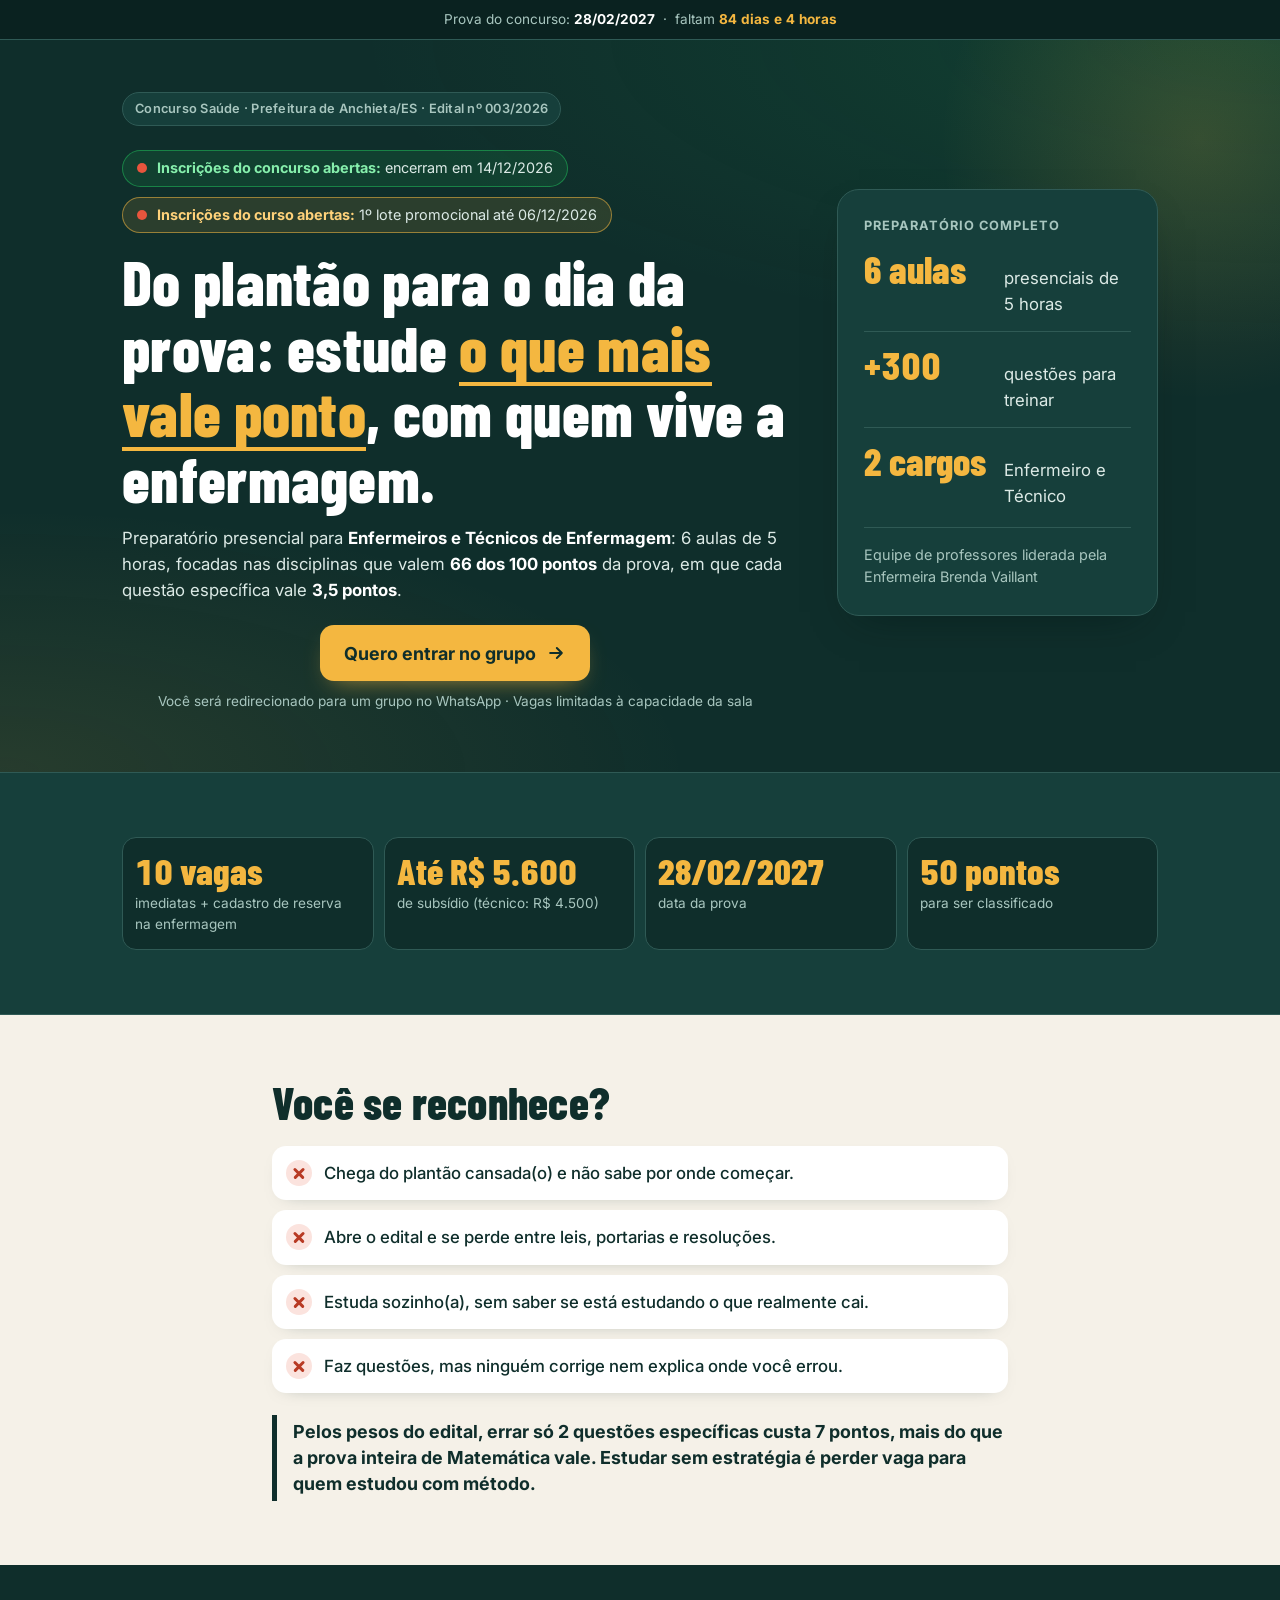
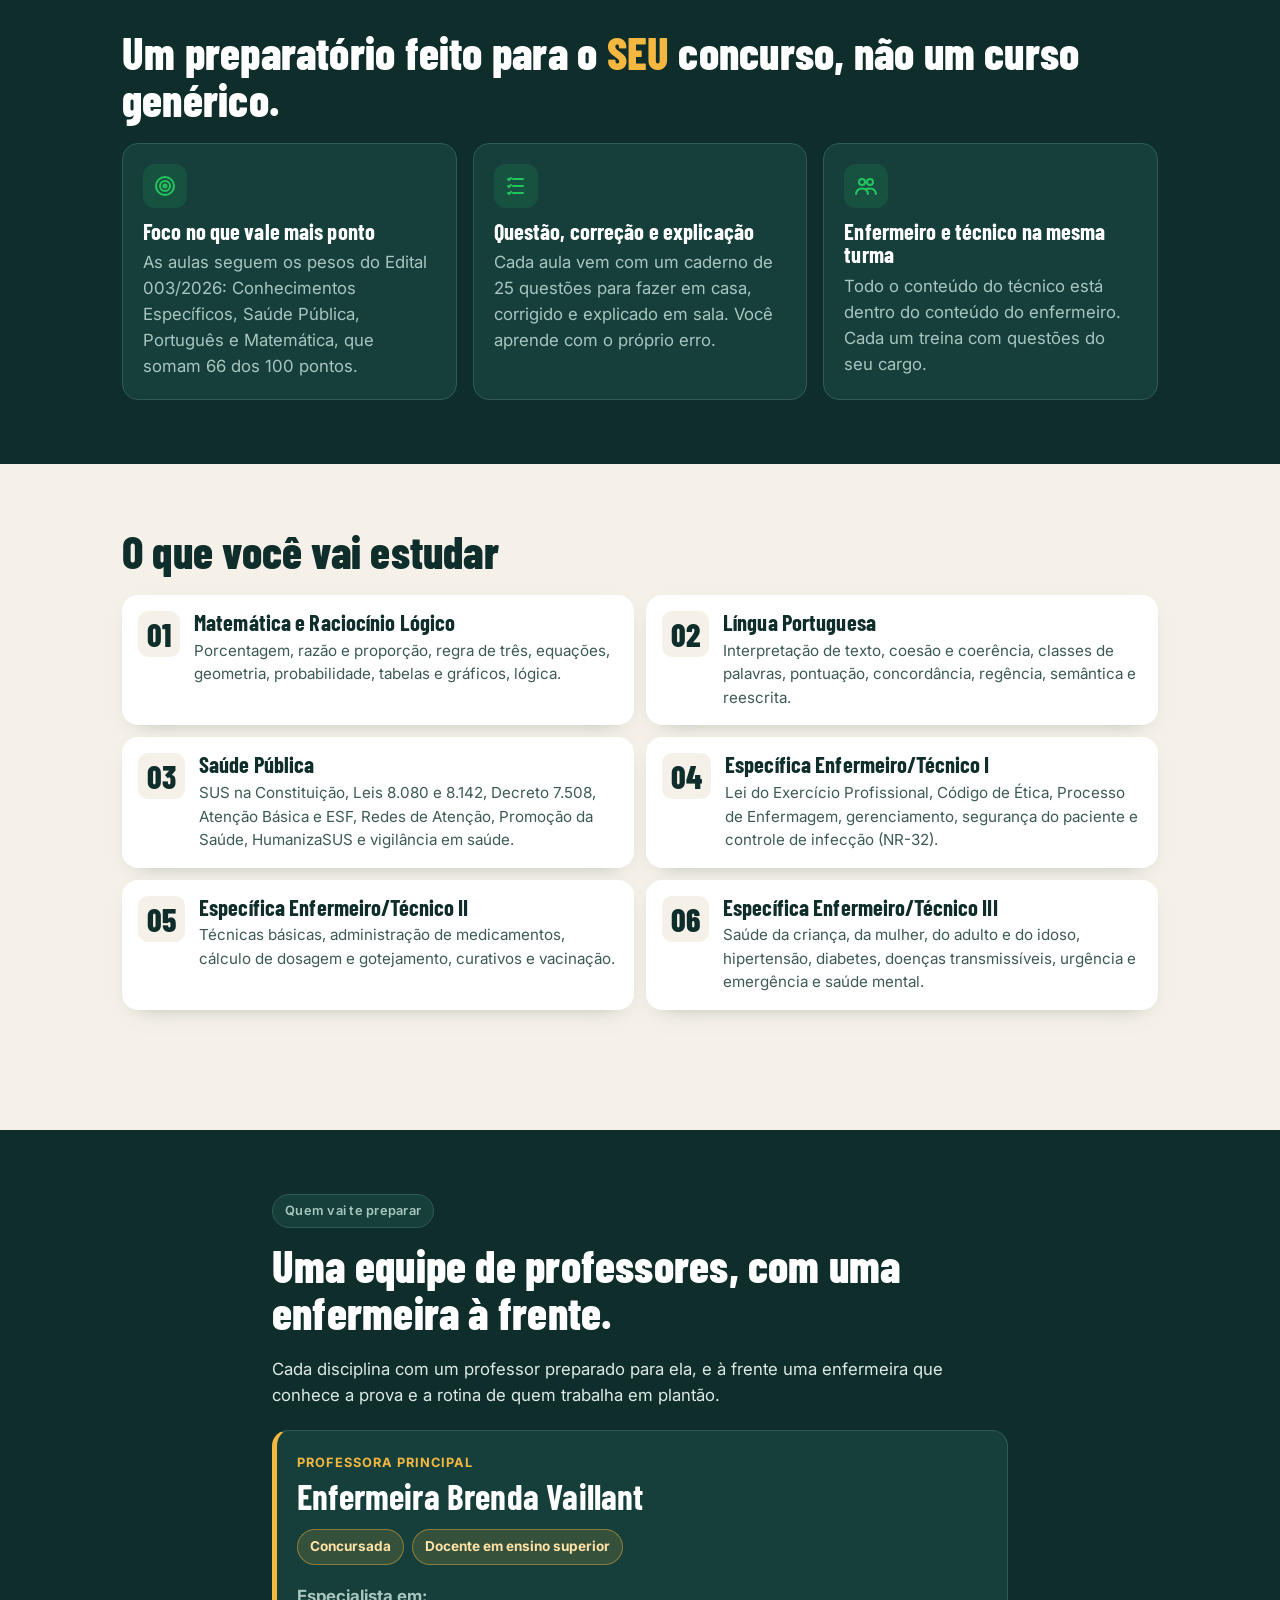
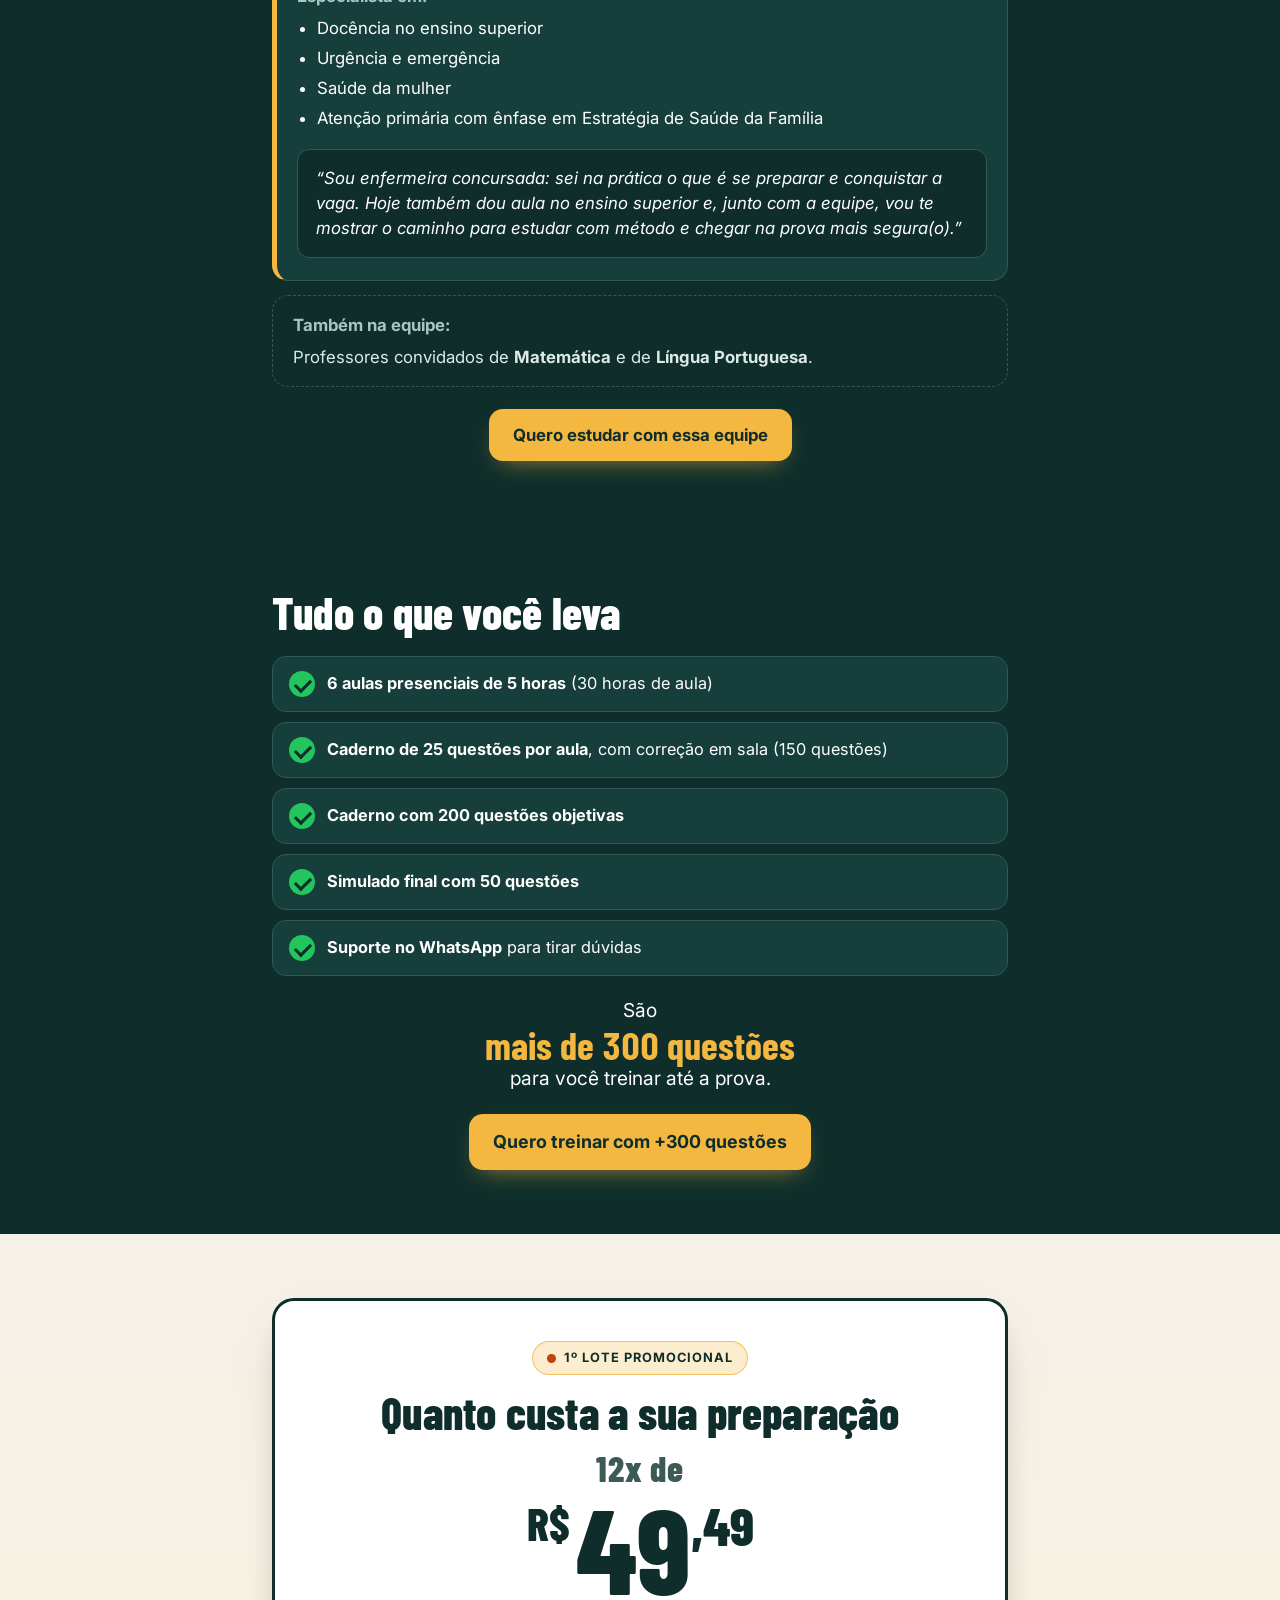
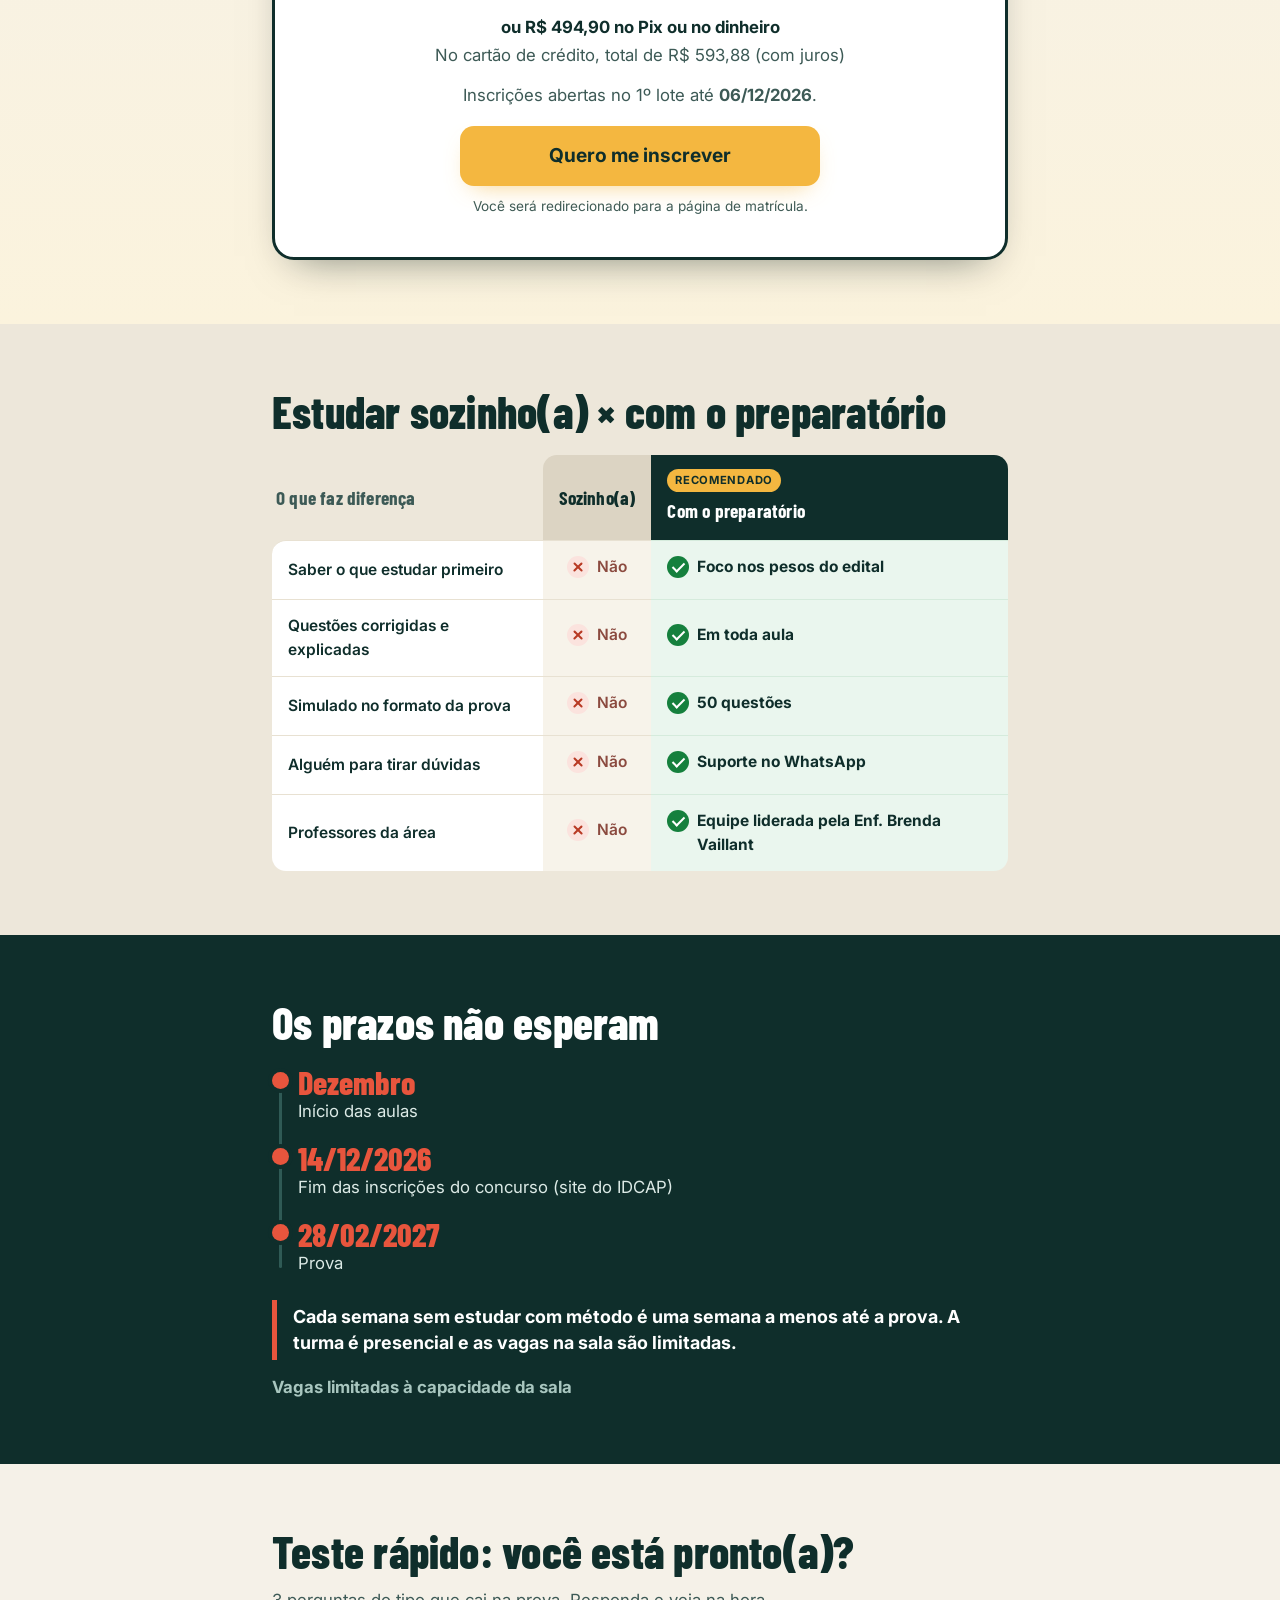
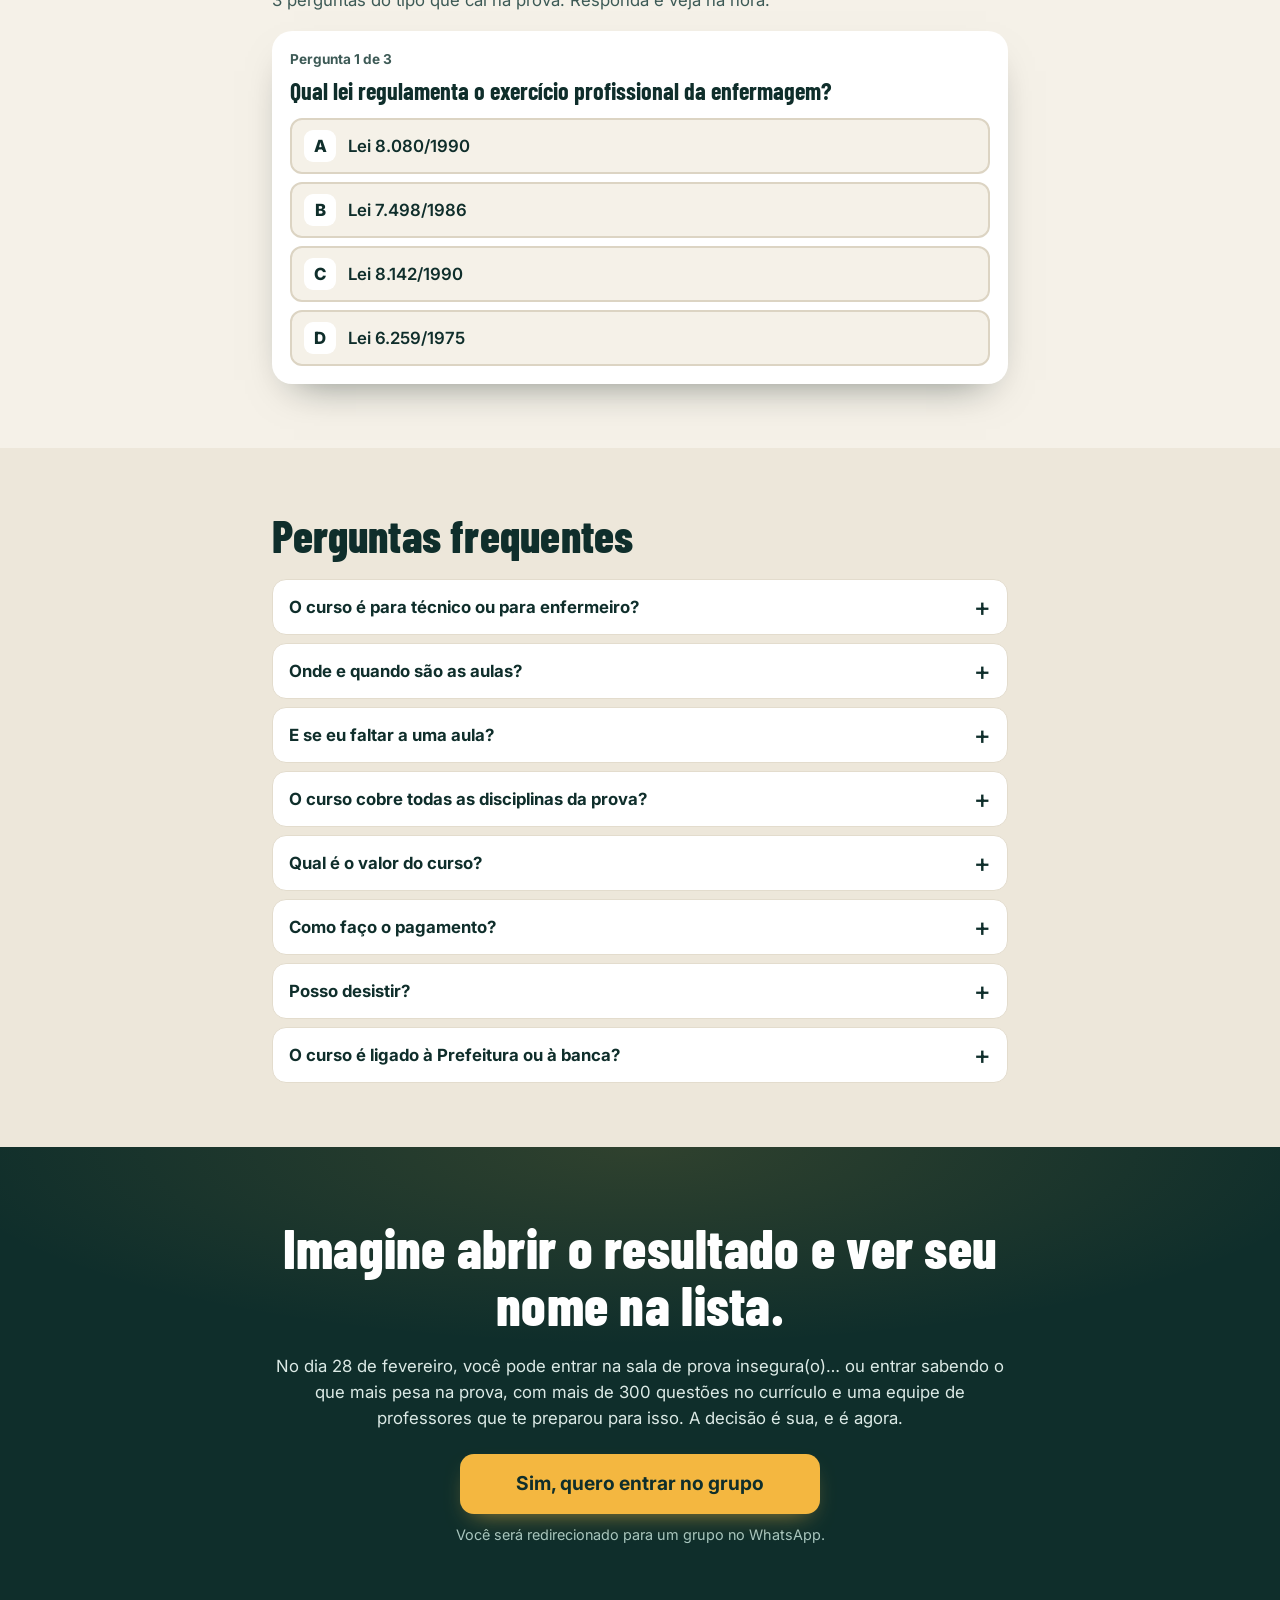
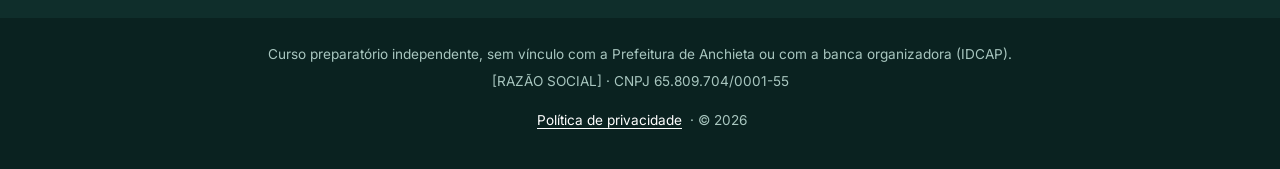
==== commit 2a6fc734: "Preco em destaque: 12x de R$ 49,49 ou R$ 494,90 no Pix ou no dinheiro - Valor principal passa a ser " ====
--- a/index.html
+++ b/index.html
@@ -21,7 +21,7 @@
 <link rel="preconnect" href="https://fonts.googleapis.com">
 <link rel="preconnect" href="https://fonts.gstatic.com" crossorigin>
 <link href="https://fonts.googleapis.com/css2?family=Barlow+Condensed:wght@700;800&family=Inter:wght@400;500;600;700&display=swap" rel="stylesheet">
-<link rel="stylesheet" href="styles.css?v=202611251302">
+<link rel="stylesheet" href="styles.css?v=202611271337">
 </head>
 <body>
 <a class="pular" href="#conteudo">Pular para o conteúdo</a>
@@ -192,9 +192,9 @@
       <div class="lancamento-card revelar">
         <p class="lancamento-selo" data-lote><span class="ponto-vivo" aria-hidden="true"></span>1º lote promocional</p>
         <h2 id="t-preco">Quanto custa a sua preparação</h2>
-        <p class="preco"><span class="moeda">R$</span><span data-texto="precoInteiro">494</span><span class="centavos" data-texto="precoCentavos">,90</span></p>
-        <p class="parcelas" data-texto="aVista">À vista, no Pix ou em dinheiro</p>
-        <p class="parcelas-cartao" data-texto="parcelamento">Ou no cartão de crédito em até 12x (com juros)</p>
+        <p class="preco"><span class="vezes" data-texto="parcelasVezes">12x de</span><span class="moeda">R$</span><span data-texto="parcelaInteiro">49</span><span class="centavos" data-texto="parcelaCentavos">,49</span></p>
+        <p class="parcelas">ou <span data-texto="preco">R$ 494,90</span> no Pix ou no dinheiro</p>
+        <p class="parcelas-cartao" data-texto="totalCartao">No cartão de crédito, total de R$ 593,88 (com juros)</p>
         <p class="lancamento-texto" data-lote>Inscrições abertas no 1º lote até <strong data-texto="fimLote">06/12/2026</strong>.</p>
         <a class="botao botao-gigante botao-brilho" data-cta="preco" href="https://script.google.com/macros/s/AKfycbxgiasctq3Oh_xgySZvMTWe5_PsK639J1LW0L-Saj3h3viDIr4I2dctkKlDgc1qiE6q/exec?pagina=matricula" target="_blank" rel="noopener">Quero me inscrever</a>
         <p class="micro micro-escuro">Você será redirecionado para a página de matrícula.</p>
@@ -259,7 +259,7 @@
         <details class="revelar"><summary>Onde e quando são as aulas?</summary><p><span data-texto="local">O local ainda será definido</span>. <span data-texto="inicio">As aulas serão iniciadas em dezembro</span>, e <span data-texto="horarios">os horários serão combinados no grupo da turma</span>.</p></details>
         <details class="revelar"><summary>E se eu faltar a uma aula?</summary><p>A aula perdida não é reposta presencialmente.</p></details>
         <details class="revelar"><summary>O curso cobre todas as disciplinas da prova?</summary><p>As 6 aulas cobrem Matemática, Português, Saúde Pública e Conhecimentos Específicos, que somam 66 dos 100 pontos. Noções de Administração Pública, Conhecimentos Locais e Conhecimentos Gerais não fazem parte das aulas e devem ser estudados à parte.</p></details>
-        <details class="revelar"><summary>Qual é o valor do curso?</summary><p>O curso custa <span data-texto="preco">R$ 494,90</span> à vista, no Pix ou em dinheiro. No cartão de crédito, em até 12x, há juros.<span data-lote> As inscrições do 1º lote promocional vão até <span data-texto="fimLote">06/12/2026</span>.</span></p></details>
+        <details class="revelar"><summary>Qual é o valor do curso?</summary><p>São <span data-texto="parcelamentoCurto">12x de R$ 49,49</span> no cartão de crédito (<span data-texto="totalCurto">total de R$ 593,88, com juros</span>) ou <span data-texto="preco">R$ 494,90</span> à vista, no Pix ou no dinheiro.<span data-lote> As inscrições do 1º lote promocional vão até <span data-texto="fimLote">06/12/2026</span>.</span></p></details>
         <details class="revelar"><summary>Como faço o pagamento?</summary><p data-texto="formasPagamento">Pix ou dinheiro, à vista, ou cartão de crédito em até 12x (com juros).</p></details>
         <details class="revelar"><summary>Posso desistir?</summary><p>Sim. Se você cancelar em até 7 dias após a compra, recebe o seu dinheiro de volta.</p></details>
         <details class="revelar"><summary>O curso é ligado à Prefeitura ou à banca?</summary><p>Não. É um curso preparatório independente.</p></details>
@@ -289,10 +289,10 @@
 
 <!-- Barra fixa no celular -->
 <div class="barra-celular" id="barraCelular" aria-hidden="true">
-  <span class="barra-texto barra-preco"><span data-texto="preco">R$ 494,90</span><small>à vista</small></span>
+  <span class="barra-texto barra-preco"><span data-texto="parcelamentoCurto">12x de R$ 49,49</span><small>ou <span data-texto="preco">R$ 494,90</span> no Pix</small></span>
   <a class="botao" data-cta="barra-celular" href="https://chat.whatsapp.com/J3gs56NgzSqK2GQkw09Z9s?s=cl&amp;p=i&amp;mlu=4&amp;ilr=4&amp;iam=2" target="_blank" rel="noopener" tabindex="-1">Entrar no grupo</a>
 </div>
 
-<script src="script.js?v=202611251302"></script>
+<script src="script.js?v=202611271337"></script>
 </body>
 </html>
--- a/styles.css
+++ b/styles.css
@@ -171,6 +171,7 @@
 .lancamento-texto { color: var(--texto-claro-2); font-size: 1.05rem; max-width: 560px; margin: 0 auto 18px; }
 .preco { font-family: 'Barlow Condensed', sans-serif; font-weight: 800; line-height: .95; color: var(--escuro); font-size: clamp(4.6rem, 22vw, 7.5rem); margin: 4px 0 10px; white-space: nowrap; animation: pulsar-preco 2.2s ease-in-out infinite; }
 .preco .moeda { font-size: .38em; vertical-align: top; margin-right: 6px; position: relative; top: .25em; }
+.preco .vezes { display: block; font-size: .3em; line-height: 1.1; letter-spacing: .02em; color: var(--texto-claro-2); margin-bottom: 2px; }
 .preco .centavos { font-size: .45em; vertical-align: top; position: relative; top: .18em; }
 @keyframes pulsar-preco { 50% { transform: scale(1.05); } }
 .parcelas { font-weight: 700; margin-bottom: 2px; }
@@ -433,6 +434,6 @@
 .aviso-lote { background: rgba(244, 183, 64, .12); border-color: rgba(244, 183, 64, .55); }
 .aviso-lote strong { color: #FFD27A; }
 .aviso-inscricoes + .aviso-lote { margin-top: -6px; }
-.barra-texto.barra-preco { font-size: 1.6rem; white-space: nowrap; }
+.barra-texto.barra-preco { font-size: 1.45rem; white-space: nowrap; }
 .barra-preco small { display: block; font: 600 .7rem/1.2 'Inter', sans-serif; color: var(--texto-2); text-transform: none; }
 .hero-texto > :nth-child(7) { animation-delay: .72s; }
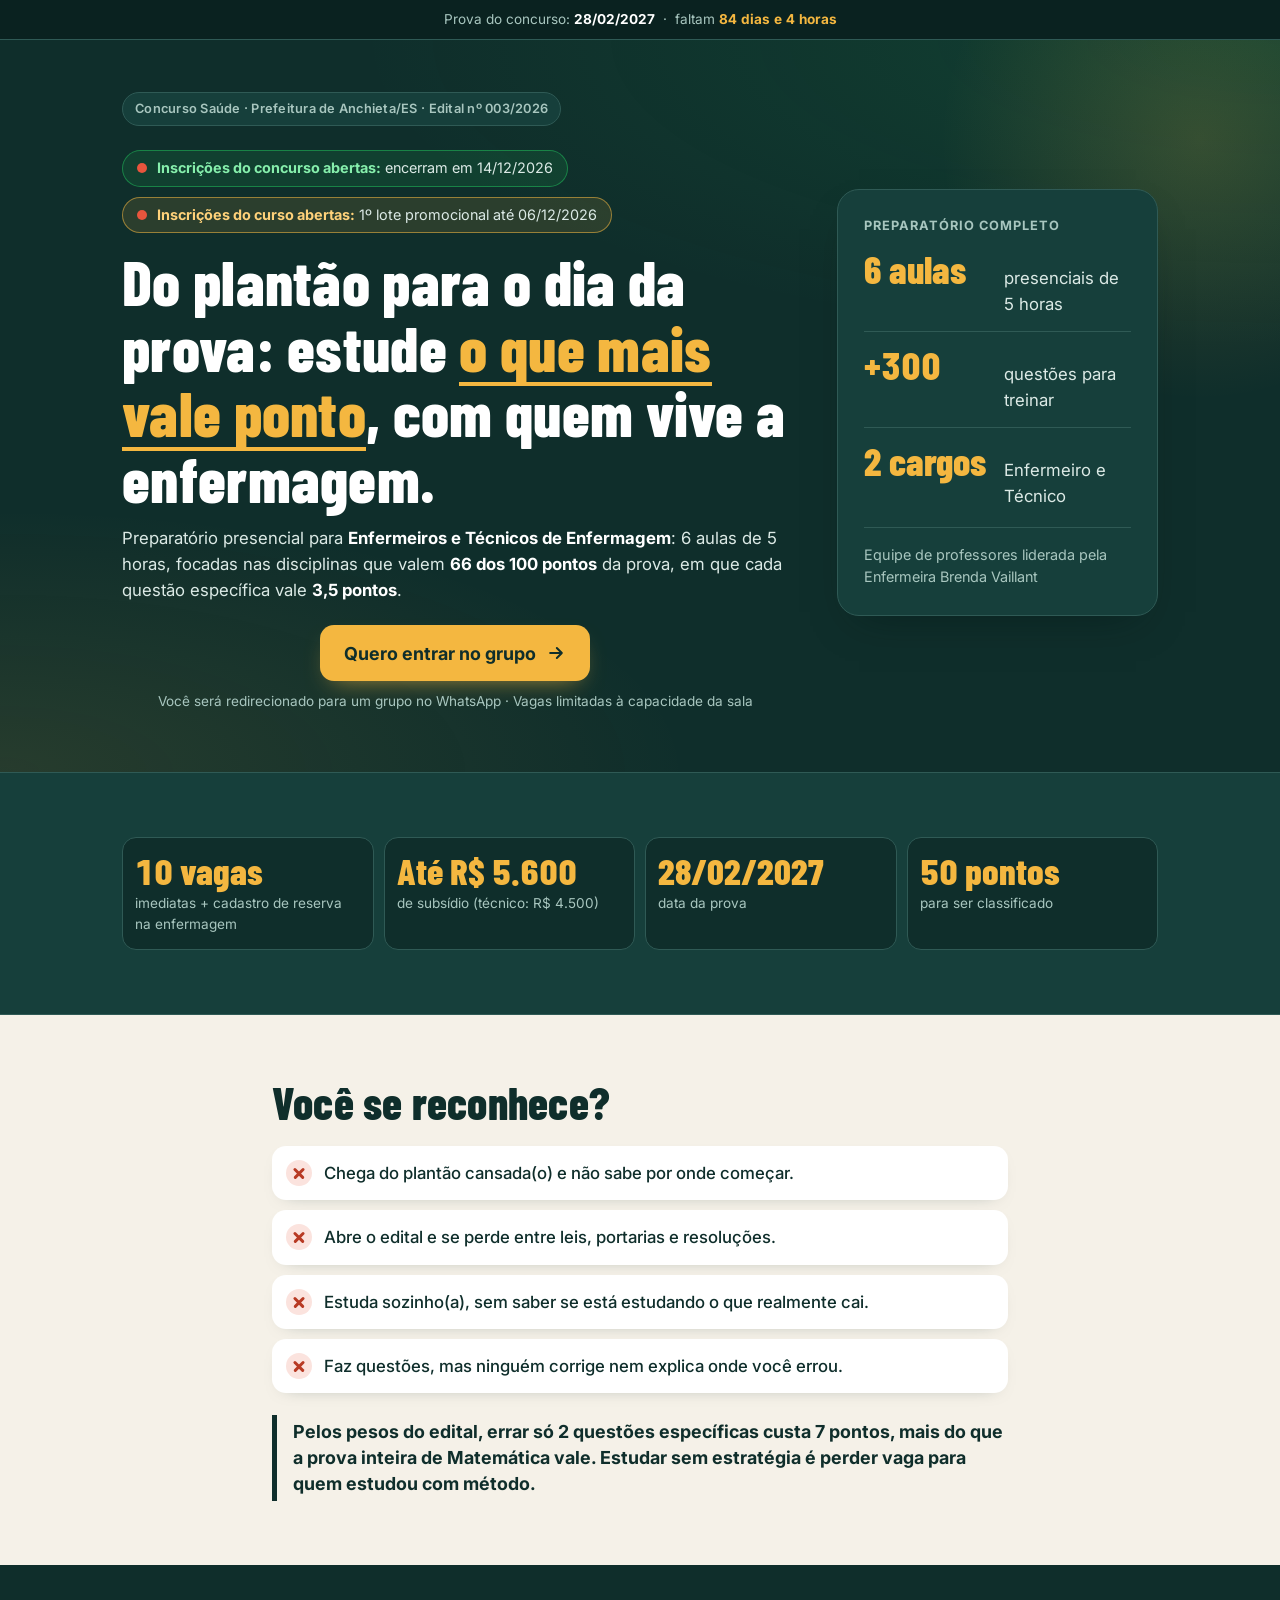
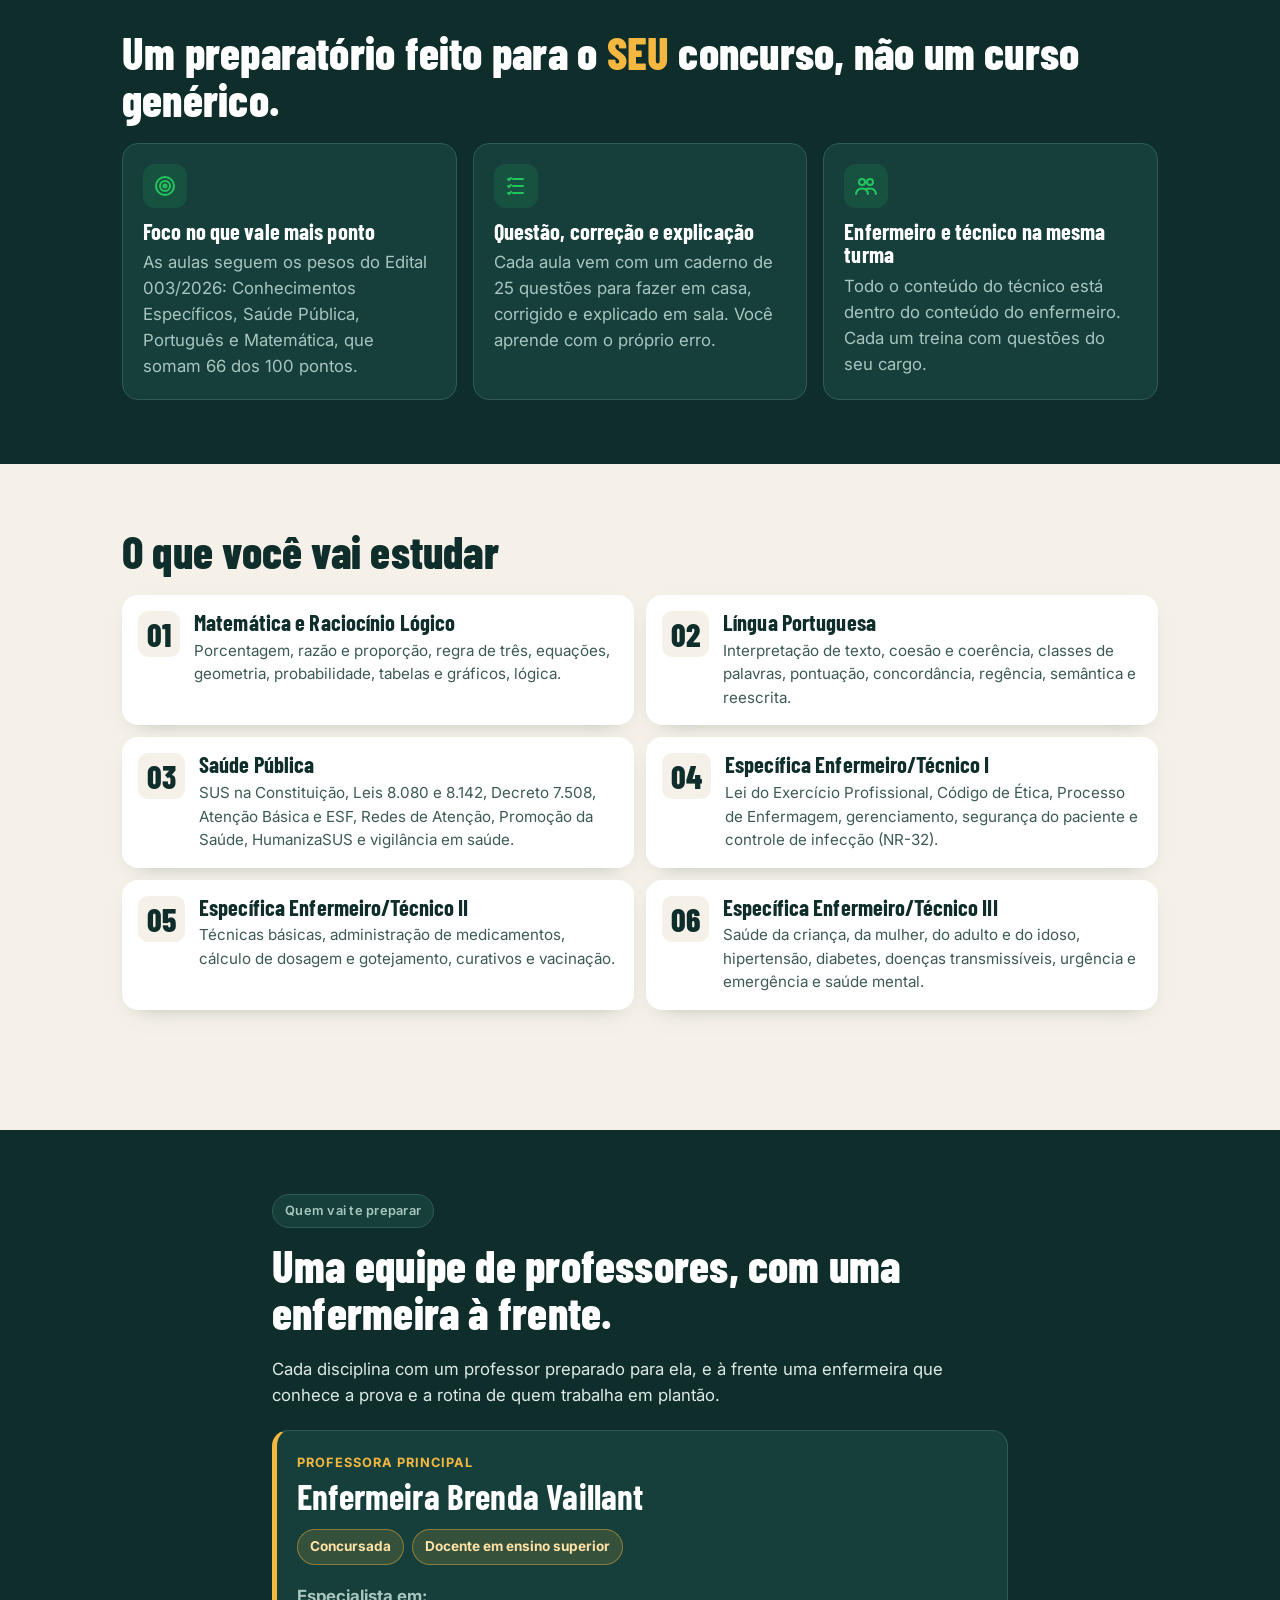
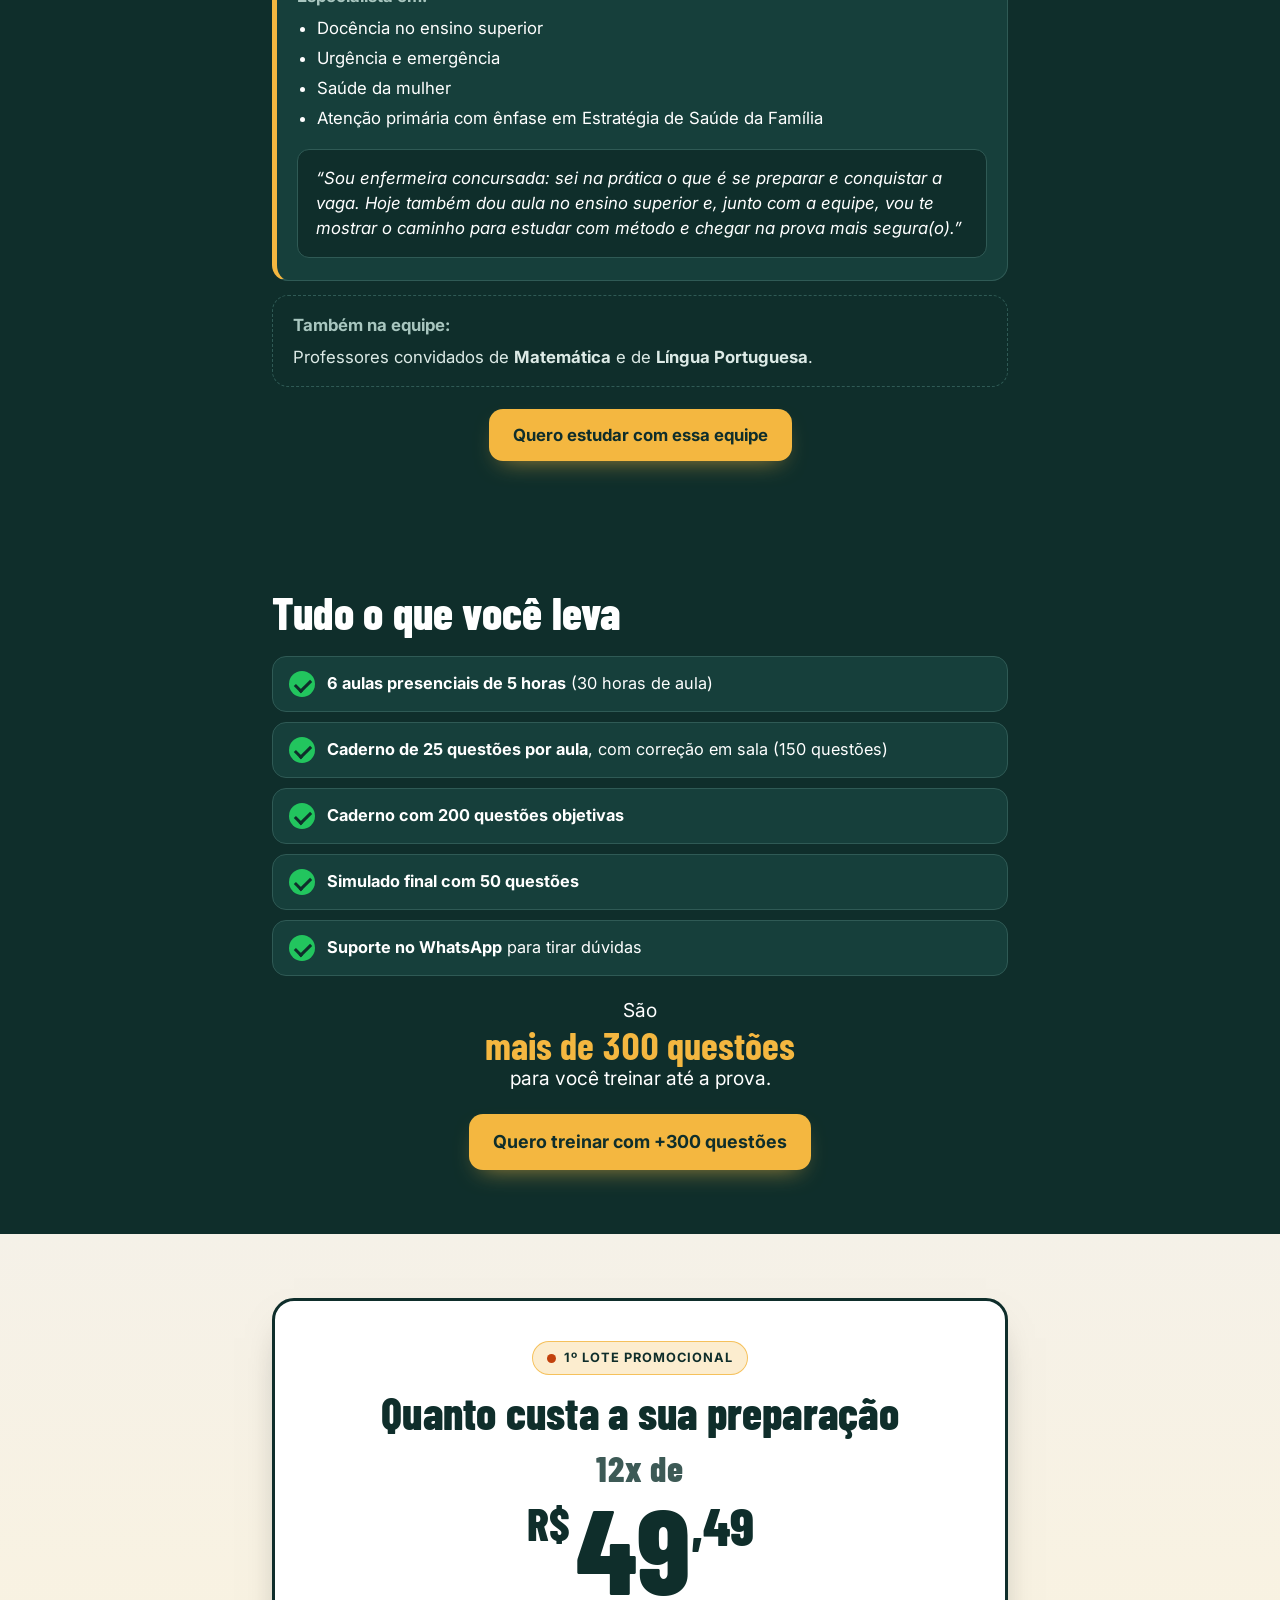
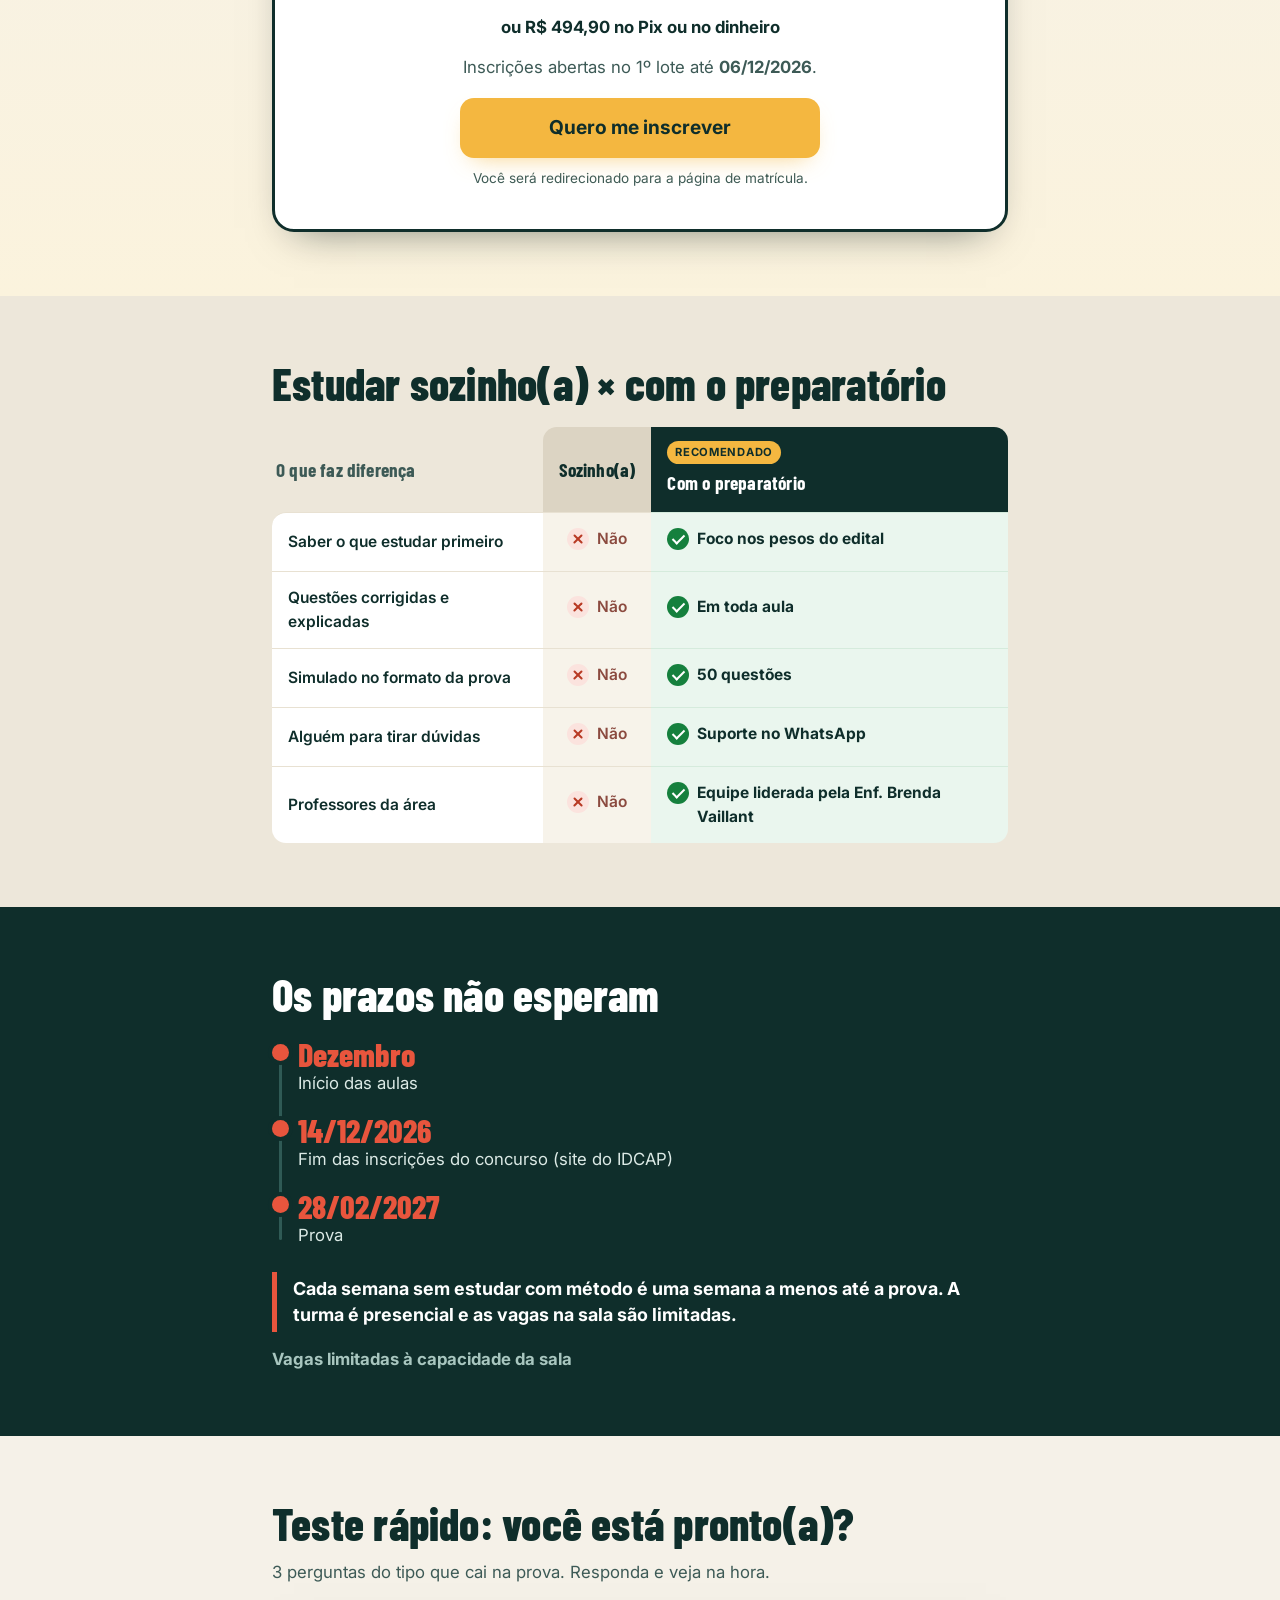
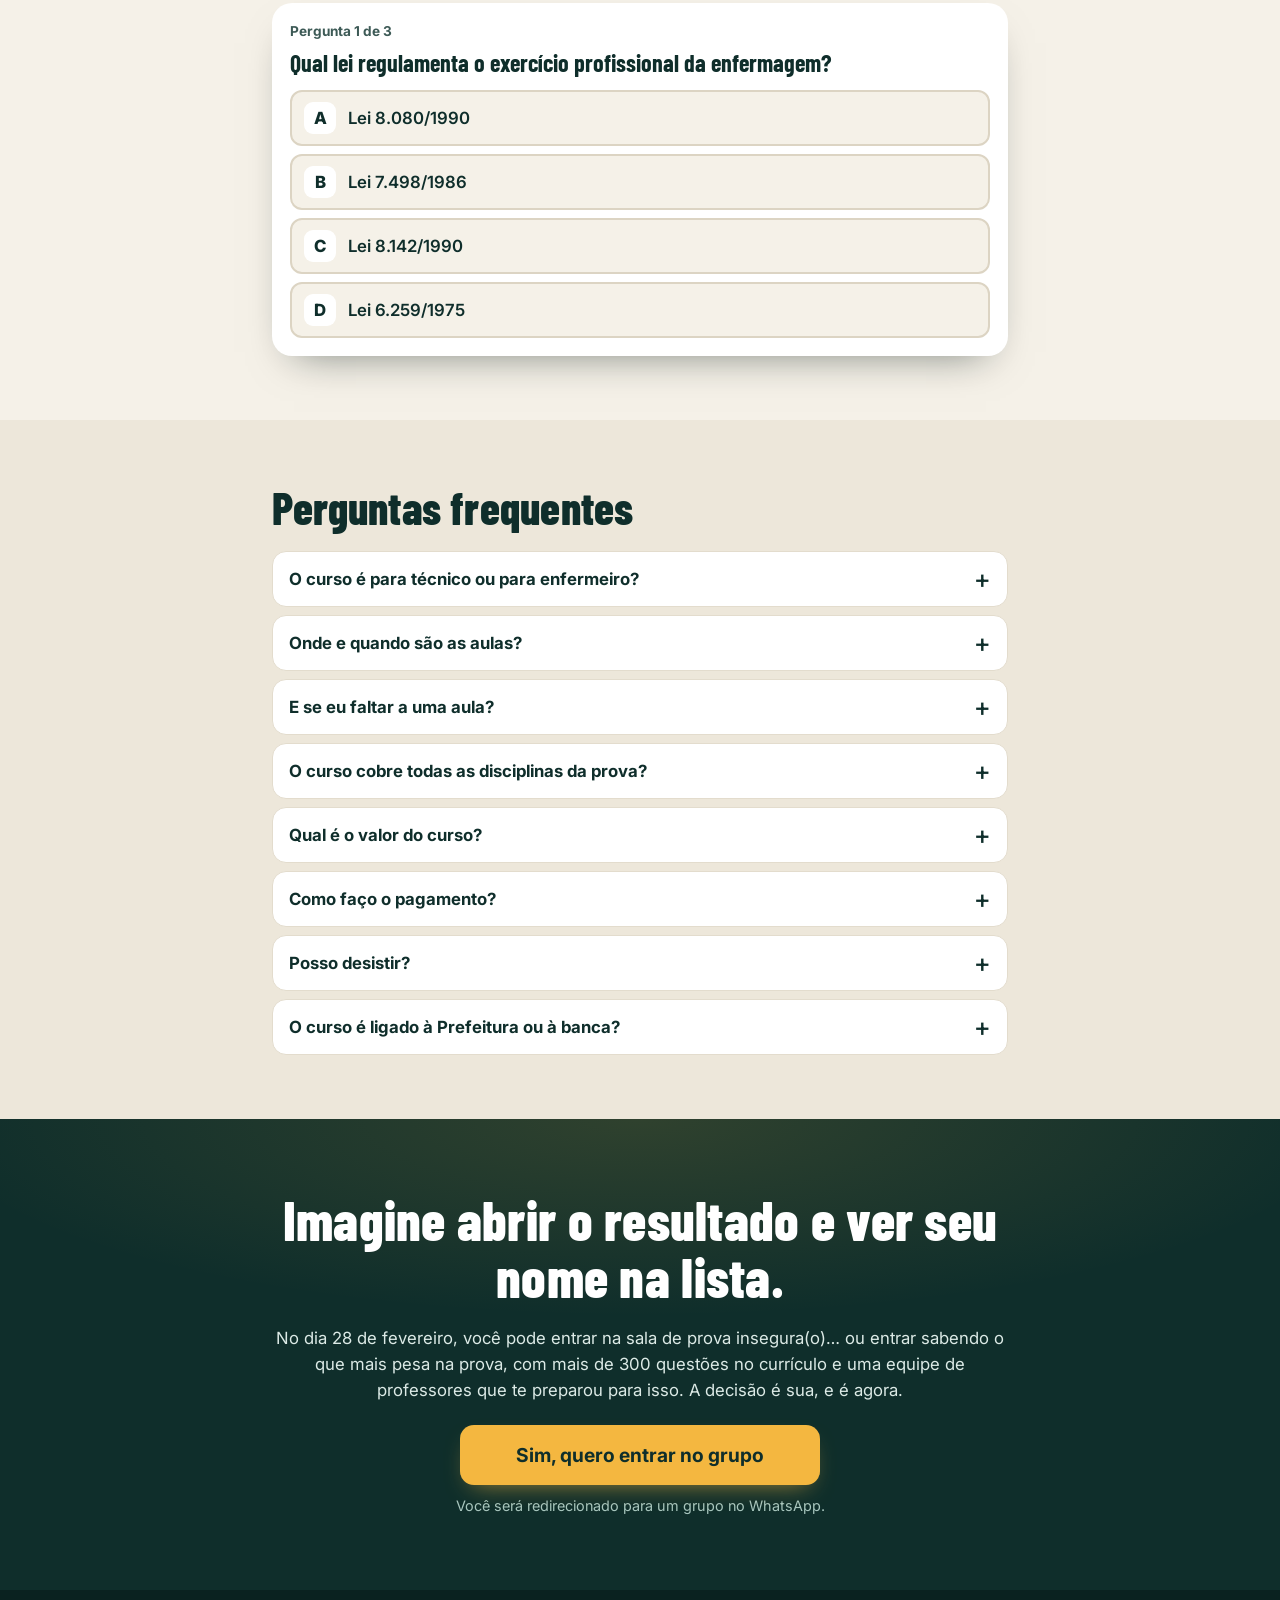
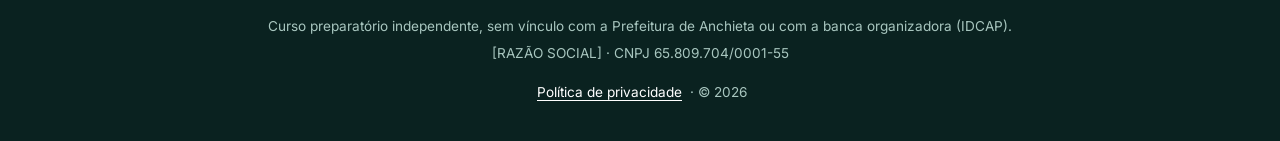
==== commit ebc54852: "Remove a linha do total no cartao do bloco de preco Co-Authored-By: Claude Opus 5.5 <noreply@anthrop" ====
--- a/index.html
+++ b/index.html
@@ -21,7 +21,7 @@
 <link rel="preconnect" href="https://fonts.googleapis.com">
 <link rel="preconnect" href="https://fonts.gstatic.com" crossorigin>
 <link href="https://fonts.googleapis.com/css2?family=Barlow+Condensed:wght@700;800&family=Inter:wght@400;500;600;700&display=swap" rel="stylesheet">
-<link rel="stylesheet" href="styles.css?v=202611271337">
+<link rel="stylesheet" href="styles.css?v=179579770415">
 </head>
 <body>
 <a class="pular" href="#conteudo">Pular para o conteúdo</a>
@@ -194,7 +194,6 @@
         <h2 id="t-preco">Quanto custa a sua preparação</h2>
         <p class="preco"><span class="vezes" data-texto="parcelasVezes">12x de</span><span class="moeda">R$</span><span data-texto="parcelaInteiro">49</span><span class="centavos" data-texto="parcelaCentavos">,49</span></p>
         <p class="parcelas">ou <span data-texto="preco">R$ 494,90</span> no Pix ou no dinheiro</p>
-        <p class="parcelas-cartao" data-texto="totalCartao">No cartão de crédito, total de R$ 593,88 (com juros)</p>
         <p class="lancamento-texto" data-lote>Inscrições abertas no 1º lote até <strong data-texto="fimLote">06/12/2026</strong>.</p>
         <a class="botao botao-gigante botao-brilho" data-cta="preco" href="https://script.google.com/macros/s/AKfycbxgiasctq3Oh_xgySZvMTWe5_PsK639J1LW0L-Saj3h3viDIr4I2dctkKlDgc1qiE6q/exec?pagina=matricula" target="_blank" rel="noopener">Quero me inscrever</a>
         <p class="micro micro-escuro">Você será redirecionado para a página de matrícula.</p>
@@ -293,6 +292,6 @@
   <a class="botao" data-cta="barra-celular" href="https://chat.whatsapp.com/J3gs56NgzSqK2GQkw09Z9s?s=cl&amp;p=i&amp;mlu=4&amp;ilr=4&amp;iam=2" target="_blank" rel="noopener" tabindex="-1">Entrar no grupo</a>
 </div>
 
-<script src="script.js?v=202611271337"></script>
+<script src="script.js?v=179579770415"></script>
 </body>
 </html>
--- a/styles.css
+++ b/styles.css
@@ -174,7 +174,7 @@
 .preco .vezes { display: block; font-size: .3em; line-height: 1.1; letter-spacing: .02em; color: var(--texto-claro-2); margin-bottom: 2px; }
 .preco .centavos { font-size: .45em; vertical-align: top; position: relative; top: .18em; }
 @keyframes pulsar-preco { 50% { transform: scale(1.05); } }
-.parcelas { font-weight: 700; margin-bottom: 2px; }
+.parcelas { font-weight: 700; margin-bottom: 14px; }
 .parcelas-cartao { color: var(--texto-claro-2); margin-bottom: 14px; }
 
 /* ===== Comparativo ===== */
